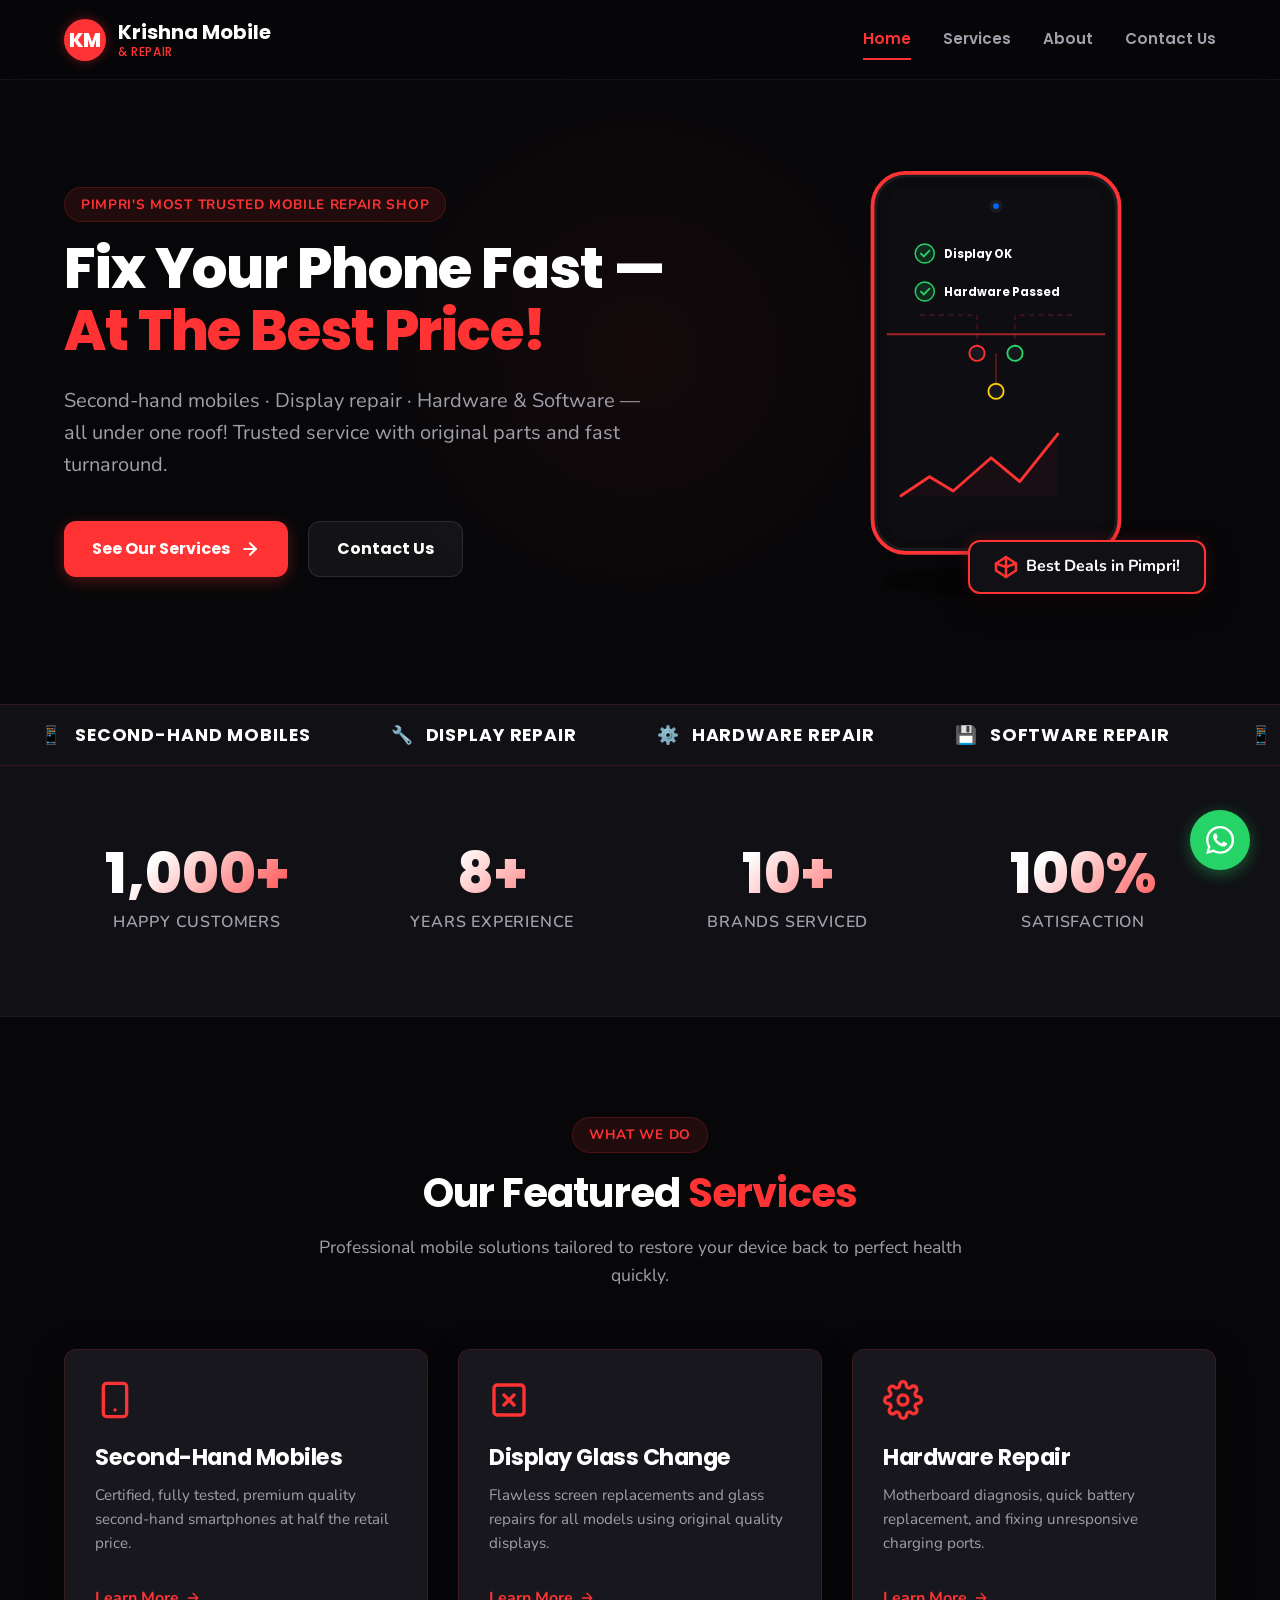
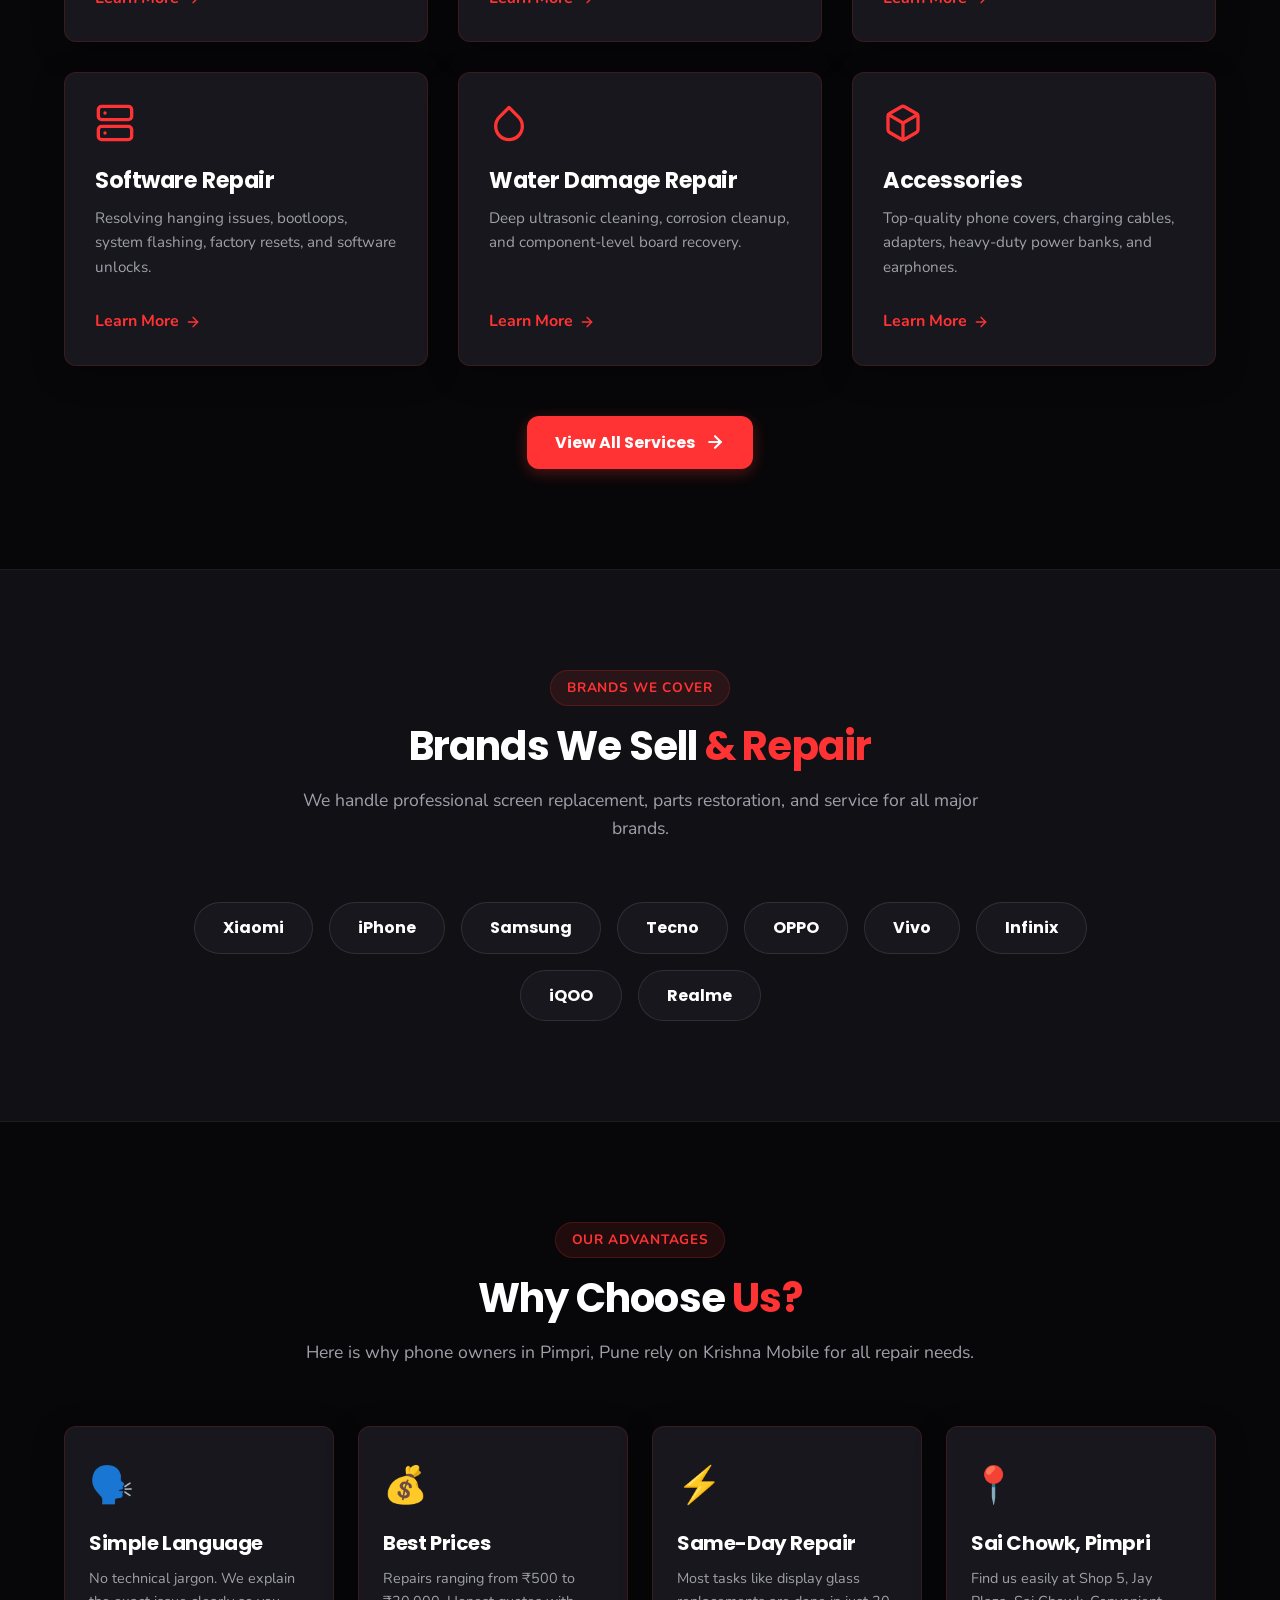
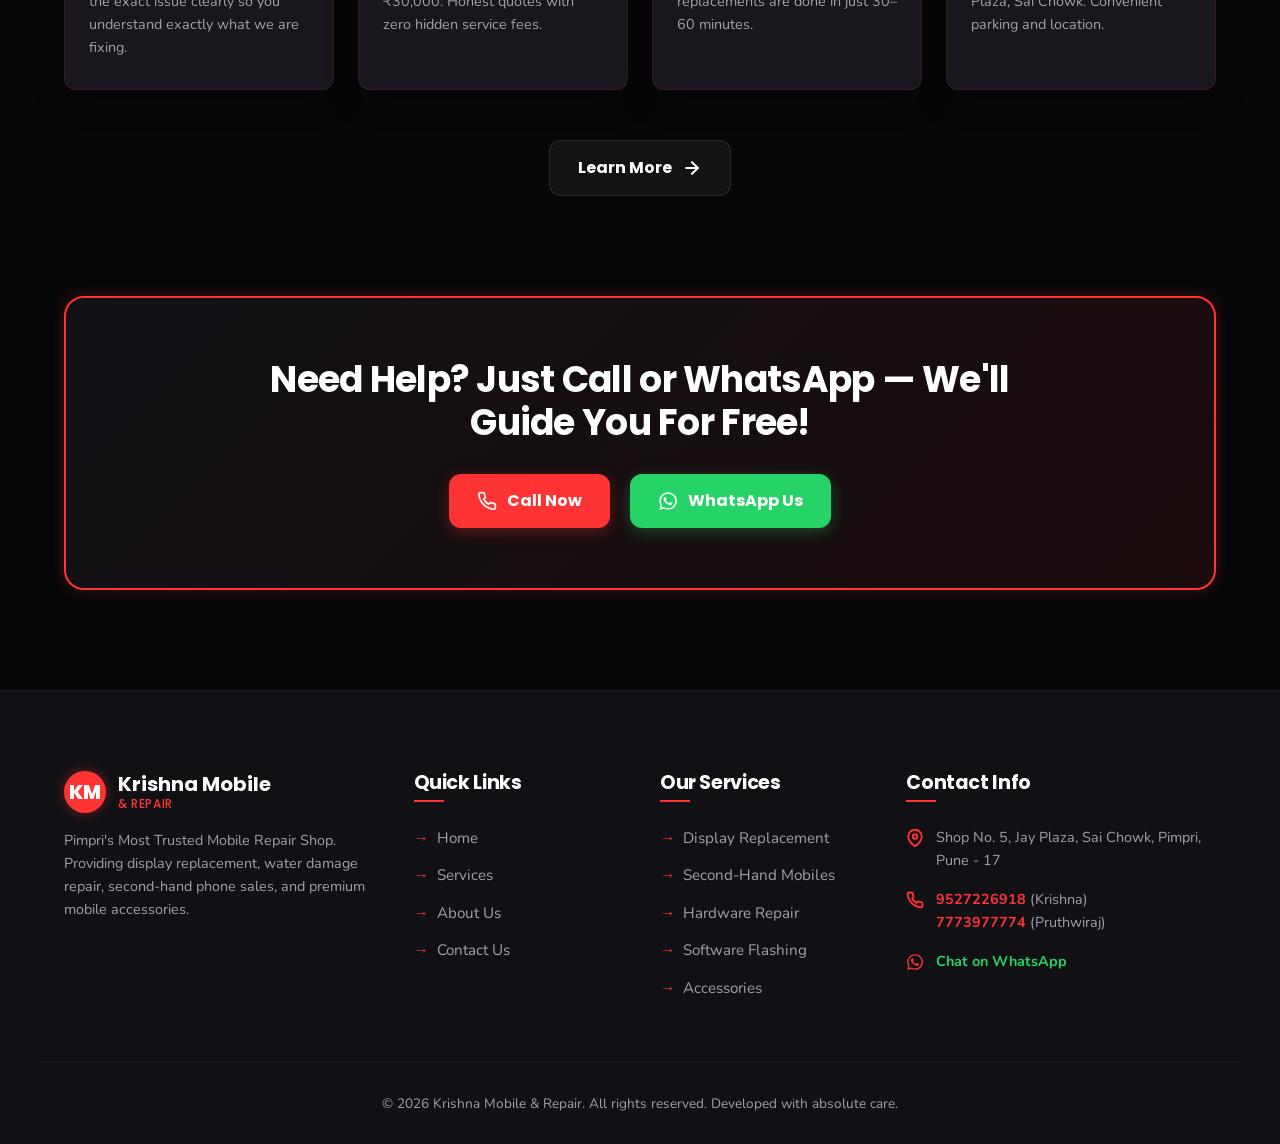
==== index.html @ 33203abe "feat:update" ====
<!DOCTYPE html>
<html lang="en">
<head>
  <meta charset="UTF-8">
  <meta name="viewport" content="width=device-width, initial-scale=1.0">
  <title>Krishna Mobile & Repair | Pimpri's Most Trusted Mobile Repair Shop</title>
  <meta name="description" content="Get your phone repaired fast at the best price! Krishna Mobile & Repair at Sai Chowk, Pimpri, Pune specializes in display/glass change, water damage, hardware & software repair. Quality second-hand mobiles available.">
  <link rel="stylesheet" href="style.css">
</head>
<body>

  <!-- ==========================================================================
       HEADER / NAVBAR
       ========================================================================== -->
  <header class="header">
    <div class="container navbar-container">
      <a href="index.html" class="logo" id="nav-logo">
        <div class="logo-circle">KM</div>
        <div class="logo-text">
          <span>Krishna Mobile</span>
          <span>& Repair</span>
        </div>
      </a>

      <!-- Navigation Links -->
      <nav class="nav-menu" id="nav-menu">
        <a href="index.html" class="nav-link active">Home</a>
        <a href="services.html" class="nav-link">Services</a>
        <a href="about.html" class="nav-link">About</a>
        <a href="contact.html" class="nav-link">Contact Us</a>
      </nav>

      <!-- Hamburger Menu (Mobile Toggle) -->
      <div class="hamburger" id="hamburger-toggle" aria-label="Toggle Navigation">
        <span></span>
        <span></span>
        <span></span>
      </div>
    </div>
  </header>

  <!-- ==========================================================================
       HERO SECTION
       ========================================================================== -->
  <section class="hero">
    <div class="container hero-grid">
      <div class="hero-content reveal-left">
        <span class="badge">Pimpri's Most Trusted Mobile Repair Shop</span>
        <h1 class="hero-title">Fix Your Phone Fast — <span>At The Best Price!</span></h1>
        <p class="hero-subtext">
          Second-hand mobiles · Display repair · Hardware & Software — all under one roof! Trusted service with original parts and fast turnaround.
        </p>
        <div class="hero-buttons">
          <a href="services.html" class="btn btn-primary">
            See Our Services 
            <svg width="20" height="20" viewBox="0 0 24 24" fill="none" stroke="currentColor" stroke-width="2.5" stroke-linecap="round" stroke-linejoin="round"><line x1="5" y1="12" x2="19" y2="12"></line><polyline points="12 5 19 12 12 19"></polyline></svg>
          </a>
          <a href="contact.html" class="btn btn-secondary">Contact Us</a>
        </div>
      </div>

      <div class="hero-illustration reveal-right">
        <div class="phone-svg-container">
          <!-- Premium Floating phone SVG illustration -->
          <svg viewBox="0 0 400 500" width="100%" height="100%" fill="none" xmlns="http://www.w3.org/2000/svg">
            <!-- Shadow underneath -->
            <ellipse cx="200" cy="460" rx="120" ry="15" fill="rgba(0, 0, 0, 0.4)" />
            
            <!-- Phone Case & Body -->
            <rect x="70" y="30" width="260" height="400" rx="35" fill="#1b1b22" stroke="#ff3333" stroke-width="4" />
            <rect x="75" y="35" width="250" height="390" rx="30" fill="#0c0c0e" />
            
            <!-- Screen Area -->
            <rect x="85" y="45" width="230" height="370" rx="22" fill="#0d0d12" />
            
            <!-- Camera Punch-Hole -->
            <circle cx="200" cy="65" r="7" fill="#1b1b22" />
            <circle cx="200" cy="65" r="3" fill="#0066ff" />
            
            <!-- Circuit Board Trace Overlay (High-tech diagnostic effect) -->
            <path d="M120 180h60v40" stroke="rgba(255, 51, 51, 0.2)" stroke-width="2" class="diag-line" />
            <path d="M280 180h-60v40" stroke="rgba(255, 51, 51, 0.2)" stroke-width="2" class="diag-line" />
            <path d="M200 220v40" stroke="rgba(255, 51, 51, 0.3)" stroke-width="2" />
            
            <!-- Scanning Grid / Diagnostic Wave -->
            <line x1="85" y1="200" x2="315" y2="200" stroke="#ff3333" stroke-width="2" opacity="0.6" />
            
            <!-- Diagnostic Nodes -->
            <circle cx="180" cy="220" r="8" fill="#17171d" stroke="#ff3333" stroke-width="2" class="diag-circle" />
            <circle cx="220" cy="220" r="8" fill="#17171d" stroke="#25d366" stroke-width="2" />
            <circle cx="200" cy="260" r="8" fill="#17171d" stroke="#ffcc00" stroke-width="2" />
            
            <!-- Sleek Graph Vector -->
            <path d="M100 370 l30-20 l25 15 l40-35 l30 25 l40-50" stroke="#ff3333" stroke-width="3" stroke-linecap="round" stroke-linejoin="round" />
            <path d="M100 370 l30-20 l25 15 l40-35 l30 25 l40-50 V370 H100 Z" fill="rgba(255, 51, 51, 0.05)" />
            
            <!-- Repair Checkmarks on Screen -->
            <g transform="translate(110, 100)">
              <circle cx="15" cy="15" r="10" fill="rgba(37, 211, 102, 0.15)" stroke="#25d366" stroke-width="1.5" />
              <path d="M11 15 l3 3 l6-6" stroke="#25d366" stroke-width="2" stroke-linecap="round" />
              <text x="35" y="20" fill="#ffffff" font-family="Poppins" font-size="12" font-weight="bold">Display OK</text>
            </g>
            
            <g transform="translate(110, 140)">
              <circle cx="15" cy="15" r="10" fill="rgba(37, 211, 102, 0.15)" stroke="#25d366" stroke-width="1.5" />
              <path d="M11 15 l3 3 l6-6" stroke="#25d366" stroke-width="2" stroke-linecap="round" />
              <text x="35" y="20" fill="#ffffff" font-family="Poppins" font-size="12" font-weight="bold">Hardware Passed</text>
            </g>
          </svg>
          
          <!-- Animated Floating Badge -->
          <div class="hero-badge-floating">
            <svg width="24" height="24" viewBox="0 0 24 24" fill="none" stroke="currentColor" stroke-width="2.5" stroke-linecap="round" stroke-linejoin="round"><polygon points="12 2 22 8.5 22 15.5 12 22 2 15.5 2 8.5 12 2"></polygon><polyline points="12 22 12 12"></polyline><polyline points="2 8.5 12 12 22 8.5"></polyline><polyline points="12 12 12 2"></polyline></svg>
            <span>Best Deals in Pimpri!</span>
          </div>
        </div>
      </div>
    </div>
  </section>

  <!-- ==========================================================================
       INFINITE SCROLLING TICKER
       ========================================================================== -->
  <div class="ticker-wrapper">
    <div class="ticker-content">
      <!-- Row 1 -->
      <div class="ticker-item"><span>📱</span> Second-Hand Mobiles</div>
      <div class="ticker-item"><span>🔧</span> Display Repair</div>
      <div class="ticker-item"><span>⚙️</span> Hardware Repair</div>
      <div class="ticker-item"><span>💾</span> Software Repair</div>
      <div class="ticker-item"><span>📱</span> All Brands Serviced</div>
      <div class="ticker-item"><span>📞</span> Call: <span class="highlight">9527226918</span></div>
      <!-- Duplicate row for seamless loop -->
      <div class="ticker-item"><span>📱</span> Second-Hand Mobiles</div>
      <div class="ticker-item"><span>🔧</span> Display Repair</div>
      <div class="ticker-item"><span>⚙️</span> Hardware Repair</div>
      <div class="ticker-item"><span>💾</span> Software Repair</div>
      <div class="ticker-item"><span>📱</span> All Brands Serviced</div>
      <div class="ticker-item"><span>📞</span> Call: <span class="highlight">9527226918</span></div>
    </div>
  </div>

  <!-- ==========================================================================
       STATS SECTION
       ========================================================================== -->
  <section class="stats">
    <div class="container stats-grid">
      <div class="stat-card">
        <div class="stat-number" data-target="1000" data-suffix="+">0</div>
        <div class="stat-label">Happy Customers</div>
      </div>
      <div class="stat-card">
        <div class="stat-number" data-target="8" data-suffix="+">0</div>
        <div class="stat-label">Years Experience</div>
      </div>
      <div class="stat-card">
        <div class="stat-number" data-target="10" data-suffix="+">0</div>
        <div class="stat-label">Brands Serviced</div>
      </div>
      <div class="stat-card">
        <div class="stat-number" data-target="100" data-suffix="%">0</div>
        <div class="stat-label">Satisfaction</div>
      </div>
    </div>
  </section>

  <!-- ==========================================================================
       SERVICES GRID
       ========================================================================== -->
  <section class="section">
    <div class="container">
      <div class="section-header reveal">
        <span class="badge">What We Do</span>
        <h2 class="section-title">Our Featured <span>Services</span></h2>
        <p class="section-subtitle">Professional mobile solutions tailored to restore your device back to perfect health quickly.</p>
      </div>

      <div class="services-grid">
        <!-- Service Card 1 -->
        <div class="service-card glass-panel reveal">
          <div class="service-card-top">
            <div class="service-icon">
              <svg width="40" height="40" viewBox="0 0 24 24" fill="none" stroke="currentColor" stroke-width="2" stroke-linecap="round" stroke-linejoin="round"><rect x="5" y="2" width="14" height="20" rx="2" ry="2"></rect><line x1="12" y1="18" x2="12.01" y2="18"></line></svg>
            </div>
            <h3 class="service-title">Second-Hand Mobiles</h3>
            <p class="service-text">Certified, fully tested, premium quality second-hand smartphones at half the retail price.</p>
          </div>
          <a href="services.html" class="btn-link">
            <span>Learn More</span>
            <svg width="16" height="16" viewBox="0 0 24 24" fill="none" stroke="currentColor" stroke-width="2" stroke-linecap="round" stroke-linejoin="round"><line x1="5" y1="12" x2="19" y2="12"></line><polyline points="12 5 19 12 12 19"></polyline></svg>
          </a>
        </div>

        <!-- Service Card 2 -->
        <div class="service-card glass-panel reveal">
          <div class="service-card-top">
            <div class="service-icon">
              <svg width="40" height="40" viewBox="0 0 24 24" fill="none" stroke="currentColor" stroke-width="2" stroke-linecap="round" stroke-linejoin="round"><rect x="3" y="3" width="18" height="18" rx="2" ry="2"></rect><line x1="9" y1="9" x2="15" y2="15"></line><line x1="15" y1="9" x2="9" y2="15"></line></svg>
            </div>
            <h3 class="service-title">Display Glass Change</h3>
            <p class="service-text">Flawless screen replacements and glass repairs for all models using original quality displays.</p>
          </div>
          <a href="services.html" class="btn-link">
            <span>Learn More</span>
            <svg width="16" height="16" viewBox="0 0 24 24" fill="none" stroke="currentColor" stroke-width="2" stroke-linecap="round" stroke-linejoin="round"><line x1="5" y1="12" x2="19" y2="12"></line><polyline points="12 5 19 12 12 19"></polyline></svg>
          </a>
        </div>

        <!-- Service Card 3 -->
        <div class="service-card glass-panel reveal">
          <div class="service-card-top">
            <div class="service-icon">
              <svg width="40" height="40" viewBox="0 0 24 24" fill="none" stroke="currentColor" stroke-width="2" stroke-linecap="round" stroke-linejoin="round"><circle cx="12" cy="12" r="3"></circle><path d="M19.4 15a1.65 1.65 0 0 0 .33 1.82l.06.06a2 2 0 1 1-2.83 2.83l-.06-.06a1.65 1.65 0 0 0-1.82-.33 1.65 1.65 0 0 0-1 1.51V21a2 2 0 0 1-4 0v-.09A1.65 1.65 0 0 0 9 19.4a1.65 1.65 0 0 0-1.82.33l-.06.06a2 2 0 1 1-2.83-2.83l.06-.06a1.65 1.65 0 0 0 .33-1.82 1.65 1.65 0 0 0-1.51-1H3a2 2 0 0 1 0-4h.09A1.65 1.65 0 0 0 4.6 9a1.65 1.65 0 0 0-.33-1.82l-.06-.06a2 2 0 1 1 2.83-2.83l.06.06a1.65 1.65 0 0 0 1.82.33H9a1.65 1.65 0 0 0 1-1.51V3a2 2 0 0 1 4 0v.09a1.65 1.65 0 0 0 1 1.51 1.65 1.65 0 0 0 1.82-.33l.06-.06a2 2 0 1 1 2.83 2.83l-.06.06a1.65 1.65 0 0 0-.33 1.82V9a1.65 1.65 0 0 0 1.51 1H21a2 2 0 0 1 0 4h-.09a1.65 1.65 0 0 0-1.51 1z"></path></svg>
            </div>
            <h3 class="service-title">Hardware Repair</h3>
            <p class="service-text">Motherboard diagnosis, quick battery replacement, and fixing unresponsive charging ports.</p>
          </div>
          <a href="services.html" class="btn-link">
            <span>Learn More</span>
            <svg width="16" height="16" viewBox="0 0 24 24" fill="none" stroke="currentColor" stroke-width="2" stroke-linecap="round" stroke-linejoin="round"><line x1="5" y1="12" x2="19" y2="12"></line><polyline points="12 5 19 12 12 19"></polyline></svg>
          </a>
        </div>

        <!-- Service Card 4 -->
        <div class="service-card glass-panel reveal">
          <div class="service-card-top">
            <div class="service-icon">
              <svg width="40" height="40" viewBox="0 0 24 24" fill="none" stroke="currentColor" stroke-width="2" stroke-linecap="round" stroke-linejoin="round"><rect x="2" y="2" width="20" height="8" rx="2" ry="2"></rect><rect x="2" y="14" width="20" height="8" rx="2" ry="2"></rect><line x1="6" y1="6" x2="6.01" y2="6"></line><line x1="6" y1="18" x2="6.01" y2="18"></line></svg>
            </div>
            <h3 class="service-title">Software Repair</h3>
            <p class="service-text">Resolving hanging issues, bootloops, system flashing, factory resets, and software unlocks.</p>
          </div>
          <a href="services.html" class="btn-link">
            <span>Learn More</span>
            <svg width="16" height="16" viewBox="0 0 24 24" fill="none" stroke="currentColor" stroke-width="2" stroke-linecap="round" stroke-linejoin="round"><line x1="5" y1="12" x2="19" y2="12"></line><polyline points="12 5 19 12 12 19"></polyline></svg>
          </a>
        </div>

        <!-- Service Card 5 -->
        <div class="service-card glass-panel reveal">
          <div class="service-card-top">
            <div class="service-icon">
              <svg width="40" height="40" viewBox="0 0 24 24" fill="none" stroke="currentColor" stroke-width="2" stroke-linecap="round" stroke-linejoin="round"><path d="M12 2.69l5.66 5.66a8 8 0 1 1-11.31 0z"></path></svg>
            </div>
            <h3 class="service-title">Water Damage Repair</h3>
            <p class="service-text">Deep ultrasonic cleaning, corrosion cleanup, and component-level board recovery.</p>
          </div>
          <a href="services.html" class="btn-link">
            <span>Learn More</span>
            <svg width="16" height="16" viewBox="0 0 24 24" fill="none" stroke="currentColor" stroke-width="2" stroke-linecap="round" stroke-linejoin="round"><line x1="5" y1="12" x2="19" y2="12"></line><polyline points="12 5 19 12 12 19"></polyline></svg>
          </a>
        </div>

        <!-- Service Card 6 -->
        <div class="service-card glass-panel reveal">
          <div class="service-card-top">
            <div class="service-icon">
              <svg width="40" height="40" viewBox="0 0 24 24" fill="none" stroke="currentColor" stroke-width="2" stroke-linecap="round" stroke-linejoin="round"><path d="M21 16V8a2 2 0 0 0-1-1.73l-7-4a2 2 0 0 0-2 0l-7 4A2 2 0 0 0 3 8v8a2 2 0 0 0 1 1.73l7 4a2 2 0 0 0 2 0l7-4A2 2 0 0 0 21 16z"></path><polyline points="3.27 6.96 12 12.01 20.73 6.96"></polyline><line x1="12" y1="22.08" x2="12" y2="12"></line></svg>
            </div>
            <h3 class="service-title">Accessories</h3>
            <p class="service-text">Top-quality phone covers, charging cables, adapters, heavy-duty power banks, and earphones.</p>
          </div>
          <a href="services.html" class="btn-link">
            <span>Learn More</span>
            <svg width="16" height="16" viewBox="0 0 24 24" fill="none" stroke="currentColor" stroke-width="2" stroke-linecap="round" stroke-linejoin="round"><line x1="5" y1="12" x2="19" y2="12"></line><polyline points="12 5 19 12 12 19"></polyline></svg>
          </a>
        </div>
      </div>

      <div class="services-cta reveal">
        <a href="services.html" class="btn btn-primary">
          View All Services 
          <svg width="20" height="20" viewBox="0 0 24 24" fill="none" stroke="currentColor" stroke-width="2.5" stroke-linecap="round" stroke-linejoin="round"><line x1="5" y1="12" x2="19" y2="12"></line><polyline points="12 5 19 12 12 19"></polyline></svg>
        </a>
      </div>
    </div>
  </section>

  <!-- ==========================================================================
       BRANDS SECTION
       ========================================================================== -->
  <section class="section brands">
    <div class="container">
      <div class="section-header reveal">
        <span class="badge">Brands We Cover</span>
        <h2 class="section-title">Brands We Sell <span>& Repair</span></h2>
        <p class="section-subtitle">We handle professional screen replacement, parts restoration, and service for all major brands.</p>
      </div>

      <div class="brands-container reveal">
        <div class="brand-pill xiaomi">Xiaomi</div>
        <div class="brand-pill iphone">iPhone</div>
        <div class="brand-pill samsung">Samsung</div>
        <div class="brand-pill tecno">Tecno</div>
        <div class="brand-pill oppo">OPPO</div>
        <div class="brand-pill vivo">Vivo</div>
        <div class="brand-pill infinix">Infinix</div>
        <div class="brand-pill iqoo">iQOO</div>
        <div class="brand-pill realme">Realme</div>
      </div>
    </div>
  </section>

  <!-- ==========================================================================
       WHY CHOOSE US SECTION
       ========================================================================== -->
  <section class="section">
    <div class="container">
      <div class="section-header reveal">
        <span class="badge">Our Advantages</span>
        <h2 class="section-title">Why Choose <span>Us?</span></h2>
        <p class="section-subtitle">Here is why phone owners in Pimpri, Pune rely on Krishna Mobile for all repair needs.</p>
      </div>

      <div class="why-grid">
        <!-- Why Card 1 -->
        <div class="why-card glass-panel reveal">
          <div class="why-icon">🗣️</div>
          <h3 class="why-title">Simple Language</h3>
          <p class="why-text">No technical jargon. We explain the exact issue clearly so you understand exactly what we are fixing.</p>
        </div>

        <!-- Why Card 2 -->
        <div class="why-card glass-panel reveal">
          <div class="why-icon">💰</div>
          <h3 class="why-title">Best Prices</h3>
          <p class="why-text">Repairs ranging from ₹500 to ₹30,000. Honest quotes with zero hidden service fees.</p>
        </div>

        <!-- Why Card 3 -->
        <div class="why-card glass-panel reveal">
          <div class="why-icon">⚡</div>
          <h3 class="why-title">Same-Day Repair</h3>
          <p class="why-text">Most tasks like display glass replacements are done in just 30–60 minutes.</p>
        </div>

        <!-- Why Card 4 -->
        <div class="why-card glass-panel reveal">
          <div class="why-icon">📍</div>
          <h3 class="why-title">Sai Chowk, Pimpri</h3>
          <p class="why-text">Find us easily at Shop 5, Jay Plaza, Sai Chowk. Convenient parking and location.</p>
        </div>
      </div>

      <div class="why-cta reveal">
        <a href="about.html" class="btn btn-secondary">
          Learn More 
          <svg width="20" height="20" viewBox="0 0 24 24" fill="none" stroke="currentColor" stroke-width="2.5" stroke-linecap="round" stroke-linejoin="round"><line x1="5" y1="12" x2="19" y2="12"></line><polyline points="12 5 19 12 12 19"></polyline></svg>
        </a>
      </div>
    </div>
  </section>

  <!-- ==========================================================================
       CTA BANNER
       ========================================================================== -->
  <section class="section" style="padding-top: 0;">
    <div class="container reveal">
      <div class="cta-banner">
        <div class="cta-banner-content">
          <h2 class="cta-title">Need Help? Just Call or WhatsApp — We'll Guide You For Free!</h2>
          <div class="cta-buttons">
            <a href="tel:9527226918" class="btn btn-primary">
              <svg width="20" height="20" viewBox="0 0 24 24" fill="none" stroke="currentColor" stroke-width="2" stroke-linecap="round" stroke-linejoin="round"><path d="M22 16.92v3a2 2 0 0 1-2.18 2 19.79 19.79 0 0 1-8.63-3.07 19.5 19.5 0 0 1-6-6 19.79 19.79 0 0 1-3.07-8.67A2 2 0 0 1 4.11 2h3a2 2 0 0 1 2 1.72 12.84 12.84 0 0 0 .7 2.81 2 2 0 0 1-.45 2.11L8.09 9.91a16 16 0 0 0 6 6l1.27-1.27a2 2 0 0 1 2.11-.45 12.84 12.84 0 0 0 2.81.7A2 2 0 0 1 22 16.92z"></path></svg>
              Call Now
            </a>
            <a href="https://wa.me/919527226918" target="_blank" rel="noopener noreferrer" class="btn btn-whatsapp">
              <!-- WhatsApp SVG -->
              <svg width="20" height="20" viewBox="0 0 448 512" fill="currentColor"><path d="M380.9 97.1C339 55.1 283.2 32 223.9 32c-122.4 0-222 99.6-222 222 0 39.1 10.2 77.3 29.6 111L3 480l117.7-30.9c32.4 17.7 68.9 27 106.3 27h.1c122.3 0 224.1-99.6 224.1-222 0-59.3-25.2-115-67.1-157zm-157 341.6c-33.2 0-65.7-8.9-94-25.7l-6.7-4-69.8 18.3L72 359.2l-4.4-7c-18.5-29.4-28.2-63.3-28.2-98.2 0-101.7 82.8-184.5 184.6-184.5 49.3 0 95.6 19.2 130.4 54.1 34.8 34.9 56.2 81.2 56.1 130.5 0 101.8-84.9 184.6-186.6 184.6zm101.2-138.2c-5.5-2.8-32.8-16.2-37.9-18-5.1-1.9-8.8-2.8-12.5 2.8-3.7 5.6-14.3 18-17.6 21.8-3.2 3.7-6.5 4.2-12 1.4-32.6-16.3-54-29.1-75.5-66-5.7-9.8 5.7-9.1 16.3-30.3 1.8-3.7.9-6.9-.5-9.7-1.4-2.8-12.5-30.1-17.1-41.2-4.5-10.8-9.1-9.3-12.5-9.5-3.2-.2-6.9-.2-10.6-.2-3.7 0-9.7 1.4-14.8 6.9-5.1 5.6-19.4 19-19.4 46.3 0 27.3 19.9 53.7 22.6 57.4 2.8 3.7 39.1 59.7 94.8 83.8 35.2 15.2 49 16.5 66.6 13.9 10.7-1.6 32.8-13.4 37.4-26.4 4.6-13 4.6-24.1 3.2-26.4-1.3-2.5-5-3.9-10.5-6.6z"/></svg>
              WhatsApp Us
            </a>
          </div>
        </div>
      </div>
    </div>
  </section>

  <!-- ==========================================================================
       FOOTER
       ========================================================================== -->
  <footer class="footer">
    <div class="container footer-grid">
      <!-- Col 1: About & Info -->
      <div class="footer-col">
        <div class="logo">
          <div class="logo-circle">KM</div>
          <div class="logo-text">
            <span>Krishna Mobile</span>
            <span>& Repair</span>
          </div>
        </div>
        <p class="footer-desc">
          Pimpri's Most Trusted Mobile Repair Shop. Providing display replacement, water damage repair, second-hand phone sales, and premium mobile accessories.
        </p>
      </div>

      <!-- Col 2: Quick Links -->
      <div class="footer-col">
        <h4 class="footer-col-title">Quick Links</h4>
        <ul class="footer-links-list">
          <li><a href="index.html">Home</a></li>
          <li><a href="services.html">Services</a></li>
          <li><a href="about.html">About Us</a></li>
          <li><a href="contact.html">Contact Us</a></li>
        </ul>
      </div>

      <!-- Col 3: Services -->
      <div class="footer-col">
        <h4 class="footer-col-title">Our Services</h4>
        <ul class="footer-links-list">
          <li><a href="services.html">Display Replacement</a></li>
          <li><a href="services.html">Second-Hand Mobiles</a></li>
          <li><a href="services.html">Hardware Repair</a></li>
          <li><a href="services.html">Software Flashing</a></li>
          <li><a href="services.html">Accessories</a></li>
        </ul>
      </div>

      <!-- Col 4: Contact Details -->
      <div class="footer-col">
        <h4 class="footer-col-title">Contact Info</h4>
        <div class="footer-contact-info">
          <div class="footer-contact-item">
            <svg width="18" height="18" viewBox="0 0 24 24" fill="none" stroke="currentColor" stroke-width="2.5" stroke-linecap="round" stroke-linejoin="round"><path d="M21 10c0 7-9 13-9 13s-9-6-9-13a9 9 0 0 1 18 0z"></path><circle cx="12" cy="10" r="3"></circle></svg>
            <span>Shop No. 5, Jay Plaza, Sai Chowk, Pimpri, Pune - 17</span>
          </div>
          <div class="footer-contact-item">
            <svg width="18" height="18" viewBox="0 0 24 24" fill="none" stroke="currentColor" stroke-width="2.5" stroke-linecap="round" stroke-linejoin="round"><path d="M22 16.92v3a2 2 0 0 1-2.18 2 19.79 19.79 0 0 1-8.63-3.07 19.5 19.5 0 0 1-6-6 19.79 19.79 0 0 1-3.07-8.67A2 2 0 0 1 4.11 2h3a2 2 0 0 1 2 1.72 12.84 12.84 0 0 0 .7 2.81 2 2 0 0 1-.45 2.11L8.09 9.91a16 16 0 0 0 6 6l1.27-1.27a2 2 0 0 1 2.11-.45 12.84 12.84 0 0 0 2.81.7A2 2 0 0 1 22 16.92z"></path></svg>
            <div>
              <a href="tel:9527226918" class="phone-link">9527226918</a> (Krishna)<br>
              <a href="tel:7773977774" class="phone-link">7773977774</a> (Pruthwiraj)
            </div>
          </div>
          <div class="footer-contact-item">
            <!-- WhatsApp mini icon -->
            <svg width="18" height="18" viewBox="0 0 448 512" fill="currentColor"><path d="M380.9 97.1C339 55.1 283.2 32 223.9 32c-122.4 0-222 99.6-222 222 0 39.1 10.2 77.3 29.6 111L3 480l117.7-30.9c32.4 17.7 68.9 27 106.3 27h.1c122.3 0 224.1-99.6 224.1-222 0-59.3-25.2-115-67.1-157zm-157 341.6c-33.2 0-65.7-8.9-94-25.7l-6.7-4-69.8 18.3L72 359.2l-4.4-7c-18.5-29.4-28.2-63.3-28.2-98.2 0-101.7 82.8-184.5 184.6-184.5 49.3 0 95.6 19.2 130.4 54.1 34.8 34.9 56.2 81.2 56.1 130.5 0 101.8-84.9 184.6-186.6 184.6zm101.2-138.2c-5.5-2.8-32.8-16.2-37.9-18-5.1-1.9-8.8-2.8-12.5 2.8-3.7 5.6-14.3 18-17.6 21.8-3.2 3.7-6.5 4.2-12 1.4-32.6-16.3-54-29.1-75.5-66-5.7-9.8 5.7-9.1 16.3-30.3 1.8-3.7.9-6.9-.5-9.7-1.4-2.8-12.5-30.1-17.1-41.2-4.5-10.8-9.1-9.3-12.5-9.5-3.2-.2-6.9-.2-10.6-.2-3.7 0-9.7 1.4-14.8 6.9-5.1 5.6-19.4 19-19.4 46.3 0 27.3 19.9 53.7 22.6 57.4 2.8 3.7 39.1 59.7 94.8 83.8 35.2 15.2 49 16.5 66.6 13.9 10.7-1.6 32.8-13.4 37.4-26.4 4.6-13 4.6-24.1 3.2-26.4-1.3-2.5-5-3.9-10.5-6.6z"/></svg>
            <a href="https://wa.me/919527226918" target="_blank" rel="noopener noreferrer" style="color: var(--success-green); font-weight: 700;">Chat on WhatsApp</a>
          </div>
        </div>
      </div>
    </div>
    
    <div class="container footer-bottom">
      <p class="footer-copyright">&copy; 2026 Krishna Mobile & Repair. All rights reserved. Developed with absolute care.</p>
    </div>
  </footer>

  <!-- ==========================================================================
       FLOATING WHATSAPP BUTTON (ALL PAGES)
       ========================================================================== -->
  <a href="https://wa.me/919527226918" class="floating-whatsapp" target="_blank" rel="noopener noreferrer" aria-label="Chat on WhatsApp">
    <svg viewBox="0 0 448 512"><path d="M380.9 97.1C339 55.1 283.2 32 223.9 32c-122.4 0-222 99.6-222 222 0 39.1 10.2 77.3 29.6 111L3 480l117.7-30.9c32.4 17.7 68.9 27 106.3 27h.1c122.3 0 224.1-99.6 224.1-222 0-59.3-25.2-115-67.1-157zm-157 341.6c-33.2 0-65.7-8.9-94-25.7l-6.7-4-69.8 18.3L72 359.2l-4.4-7c-18.5-29.4-28.2-63.3-28.2-98.2 0-101.7 82.8-184.5 184.6-184.5 49.3 0 95.6 19.2 130.4 54.1 34.8 34.9 56.2 81.2 56.1 130.5 0 101.8-84.9 184.6-186.6 184.6zm101.2-138.2c-5.5-2.8-32.8-16.2-37.9-18-5.1-1.9-8.8-2.8-12.5 2.8-3.7 5.6-14.3 18-17.6 21.8-3.2 3.7-6.5 4.2-12 1.4-32.6-16.3-54-29.1-75.5-66-5.7-9.8 5.7-9.1 16.3-30.3 1.8-3.7.9-6.9-.5-9.7-1.4-2.8-12.5-30.1-17.1-41.2-4.5-10.8-9.1-9.3-12.5-9.5-3.2-.2-6.9-.2-10.6-.2-3.7 0-9.7 1.4-14.8 6.9-5.1 5.6-19.4 19-19.4 46.3 0 27.3 19.9 53.7 22.6 57.4 2.8 3.7 39.1 59.7 94.8 83.8 35.2 15.2 49 16.5 66.6 13.9 10.7-1.6 32.8-13.4 37.4-26.4 4.6-13 4.6-24.1 3.2-26.4-1.3-2.5-5-3.9-10.5-6.6z"/></svg>
  </a>

  <!-- Script Import -->
  <script src="script.js"></script>
</body>
</html>
---- style.css ----
/* ==========================================================================
   KRISHNA MOBILE & REPAIR - STYLESHEET
   Description: Premium Dark Mode with Bold Red Accents
   Typography: Poppins (Headings) + Nunito (Body)
   ========================================================================== */

/* Google Fonts Import */
@import url('https://fonts.googleapis.com/css2?family=Nunito:ital,wght@0,300;0,400;0,600;0,700;1,400&family=Poppins:ital,wght@0,400;0,500;0,600;0,700;0,800;1,400&display=swap');

/* CSS Variables */
:root {
  /* Color Palette */
  --bg-dark: #070709;
  --bg-surface: #111115;
  --bg-card: #17171d;
  --bg-card-hover: #1f1f27;
  
  --primary-red: #ff3333;
  --primary-red-rgb: 255, 51, 51;
  --accent-red: #e50914;
  
  --text-light: #ffffff;
  --text-muted: #a0a0ab;
  --text-dark: #121214;
  
  --success-green: #25d366;
  
  /* Fonts */
  --font-headings: 'Poppins', sans-serif;
  --font-body: 'Nunito', sans-serif;
  
  /* Border & Shadows */
  --border-radius-sm: 6px;
  --border-radius-md: 12px;
  --border-radius-lg: 20px;
  --border-radius-circle: 50%;
  
  --border-glow: 0 0 15px rgba(var(--primary-red-rgb), 0.2);
  --border-color: rgba(var(--primary-red-rgb), 0.15);
  
  --transition-fast: 0.2s ease;
  --transition-normal: 0.3s ease;
  --transition-slow: 0.5s ease;
  
  /* Layout */
  --container-width: 1200px;
  --header-height: 80px;
}

/* Reset Styles */
*, *::before, *::after {
  margin: 0;
  padding: 0;
  box-sizing: border-box;
}

html {
  scroll-behavior: smooth;
  font-size: 16px;
}

body {
  font-family: var(--font-body);
  background-color: var(--bg-dark);
  color: var(--text-light);
  line-height: 1.6;
  overflow-x: hidden;
}

h1, h2, h3, h4, h5, h6 {
  font-family: var(--font-headings);
  font-weight: 700;
  letter-spacing: -0.02em;
  line-height: 1.2;
}

a {
  color: inherit;
  text-decoration: none;
  transition: var(--transition-fast);
}

ul {
  list-style: none;
}

img {
  max-width: 100%;
  height: auto;
  display: block;
}

button, input, select, textarea {
  font-family: inherit;
  font-size: inherit;
  background: none;
  border: none;
  color: inherit;
  outline: none;
}

/* Scrollbar Customization */
::-webkit-scrollbar {
  width: 10px;
}

::-webkit-scrollbar-track {
  background: var(--bg-dark);
}

::-webkit-scrollbar-thumb {
  background: var(--bg-card);
  border-radius: var(--border-radius-sm);
  border: 2px solid var(--bg-dark);
}

::-webkit-scrollbar-thumb:hover {
  background: var(--primary-red);
}

/* ==========================================================================
   REUSABLE COMPONENTS & UTILITIES
   ========================================================================== */

.container {
  width: 100%;
  max-width: var(--container-width);
  margin: 0 auto;
  padding: 0 24px;
}

.section {
  padding: 100px 0;
}

.section-header {
  text-align: center;
  max-width: 700px;
  margin: 0 auto 60px auto;
}

.badge {
  display: inline-block;
  background: rgba(var(--primary-red-rgb), 0.1);
  color: var(--primary-red);
  padding: 6px 16px;
  border-radius: 30px;
  font-size: 0.85rem;
  font-weight: 700;
  text-transform: uppercase;
  letter-spacing: 0.05em;
  margin-bottom: 16px;
  border: 1px solid rgba(var(--primary-red-rgb), 0.2);
}

.section-title {
  font-size: 2.5rem;
  margin-bottom: 16px;
}

.section-title span {
  color: var(--primary-red);
}

.section-subtitle {
  color: var(--text-muted);
  font-size: 1.1rem;
}

/* Buttons */
.btn {
  display: inline-flex;
  align-items: center;
  justify-content: center;
  padding: 14px 28px;
  border-radius: var(--border-radius-md);
  font-weight: 700;
  font-family: var(--font-headings);
  cursor: pointer;
  transition: var(--transition-normal);
  gap: 10px;
}

.btn-primary {
  background-color: var(--primary-red);
  color: var(--text-light);
  box-shadow: 0 4px 15px rgba(var(--primary-red-rgb), 0.3);
}

.btn-primary:hover {
  background-color: var(--accent-red);
  transform: translateY(-2px);
  box-shadow: 0 6px 20px rgba(var(--primary-red-rgb), 0.5);
}

.btn-secondary {
  background-color: rgba(255, 255, 255, 0.05);
  color: var(--text-light);
  border: 1px solid rgba(255, 255, 255, 0.1);
}

.btn-secondary:hover {
  background-color: rgba(255, 255, 255, 0.1);
  border-color: rgba(255, 255, 255, 0.2);
  transform: translateY(-2px);
}

.btn-whatsapp {
  background-color: var(--success-green);
  color: var(--text-light);
  box-shadow: 0 4px 15px rgba(37, 211, 102, 0.3);
}

.btn-whatsapp:hover {
  background-color: #20ba59;
  transform: translateY(-2px);
  box-shadow: 0 6px 20px rgba(37, 211, 102, 0.5);
}

.btn-link {
  color: var(--primary-red);
  font-weight: 700;
  display: inline-flex;
  align-items: center;
  gap: 6px;
}

.btn-link:hover {
  color: var(--text-light);
}

.btn-link:hover svg, .btn-link:hover span {
  transform: translateX(4px);
  transition: var(--transition-fast);
}

/* Glassmorphism Panel */
.glass-panel {
  background: var(--bg-card);
  border: 1px solid var(--border-color);
  box-shadow: 0 8px 32px rgba(0, 0, 0, 0.3);
  border-radius: var(--border-radius-md);
  padding: 30px;
  position: relative;
  overflow: hidden;
}

.glass-panel::before {
  content: '';
  position: absolute;
  top: 0;
  left: 0;
  width: 100%;
  height: 4px;
  background: linear-gradient(90deg, transparent, var(--primary-red), transparent);
  opacity: 0;
  transition: var(--transition-normal);
}

.glass-panel:hover::before {
  opacity: 1;
}

/* ==========================================================================
   NAVIGATION BAR
   ========================================================================== */

.header {
  position: fixed;
  top: 0;
  left: 0;
  width: 100%;
  height: var(--header-height);
  background-color: rgba(7, 7, 9, 0.85);
  backdrop-filter: blur(12px);
  -webkit-backdrop-filter: blur(12px);
  border-bottom: 1px solid rgba(255, 255, 255, 0.05);
  z-index: 1000;
  display: flex;
  align-items: center;
  transition: var(--transition-normal);
}

.header.scrolled {
  height: 70px;
  background-color: rgba(7, 7, 9, 0.95);
  border-bottom: 1px solid rgba(var(--primary-red-rgb), 0.15);
}

.navbar-container {
  display: flex;
  justify-content: space-between;
  align-items: center;
  width: 100%;
}

.logo {
  display: flex;
  align-items: center;
  gap: 12px;
}

.logo-circle {
  width: 42px;
  height: 42px;
  background-color: var(--primary-red);
  border-radius: var(--border-radius-circle);
  display: flex;
  align-items: center;
  justify-content: center;
  color: var(--text-light);
  font-weight: 800;
  font-family: var(--font-headings);
  font-size: 1.25rem;
  box-shadow: 0 0 12px rgba(var(--primary-red-rgb), 0.4);
}

.logo-text {
  font-family: var(--font-headings);
  font-weight: 700;
  font-size: 1.25rem;
  line-height: 1.1;
  display: flex;
  flex-direction: column;
}

.logo-text span:first-child {
  color: var(--text-light);
}

.logo-text span:last-child {
  color: var(--primary-red);
  font-size: 0.75rem;
  font-weight: 500;
  letter-spacing: 0.05em;
  text-transform: uppercase;
  margin-top: 2px;
}

.nav-menu {
  display: flex;
  align-items: center;
  gap: 32px;
}

.nav-link {
  font-family: var(--font-headings);
  font-weight: 600;
  font-size: 0.95rem;
  color: var(--text-muted);
  position: relative;
  padding: 8px 0;
}

.nav-link:hover, .nav-link.active {
  color: var(--primary-red);
}

.nav-link::after {
  content: '';
  position: absolute;
  bottom: 0;
  left: 0;
  width: 0;
  height: 2px;
  background-color: var(--primary-red);
  transition: var(--transition-normal);
}

.nav-link:hover::after, .nav-link.active::after {
  width: 100%;
}

/* Hamburger Menu Toggle */
.hamburger {
  display: none;
  cursor: pointer;
  flex-direction: column;
  justify-content: space-between;
  width: 24px;
  height: 18px;
  z-index: 1010;
}

.hamburger span {
  display: block;
  height: 2px;
  width: 100%;
  background-color: var(--text-light);
  border-radius: 2px;
  transition: var(--transition-normal);
}

/* Hamburger animations when open */
.hamburger.open span:nth-child(1) {
  transform: translateY(8px) rotate(45deg);
}

.hamburger.open span:nth-child(2) {
  opacity: 0;
}

.hamburger.open span:nth-child(3) {
  transform: translateY(-8px) rotate(-45deg);
}

/* Mobile Menu Navigation Styles */
@media (max-width: 900px) {
  .hamburger {
    display: flex;
  }
  
  .nav-menu {
    position: fixed;
    top: 0;
    right: -100%;
    width: 300px;
    height: 100vh;
    background-color: var(--bg-surface);
    border-left: 1px solid var(--border-color);
    flex-direction: column;
    justify-content: center;
    align-items: flex-start;
    padding: 60px 40px;
    gap: 40px;
    transition: right var(--transition-normal);
    z-index: 1005;
  }
  
  .nav-menu.open {
    right: 0;
    box-shadow: -10px 0 30px rgba(0, 0, 0, 0.5);
  }
  
  .nav-link {
    font-size: 1.2rem;
  }
}

/* ==========================================================================
   FLOATING WHATSAPP BUTTON
   ========================================================================== */

.floating-whatsapp {
  position: fixed;
  bottom: 30px;
  right: 30px;
  width: 60px;
  height: 60px;
  background-color: var(--success-green);
  border-radius: var(--border-radius-circle);
  display: flex;
  align-items: center;
  justify-content: center;
  color: var(--text-light);
  box-shadow: 0 4px 15px rgba(37, 211, 102, 0.4);
  z-index: 999;
  cursor: pointer;
  transition: var(--transition-normal);
  animation: pulse 2s infinite;
}

.floating-whatsapp svg {
  width: 32px;
  height: 32px;
  fill: currentColor;
}

.floating-whatsapp:hover {
  transform: scale(1.1);
  background-color: #20ba59;
}

@keyframes pulse {
  0% {
    box-shadow: 0 0 0 0 rgba(37, 211, 102, 0.6);
  }
  70% {
    box-shadow: 0 0 0 15px rgba(37, 211, 102, 0);
  }
  100% {
    box-shadow: 0 0 0 0 rgba(37, 211, 102, 0);
  }
}

/* ==========================================================================
   PAGE 1: INDEX.HTML STYLING
   ========================================================================== */

/* Hero Section */
.hero {
  padding-top: calc(var(--header-height) + 60px);
  padding-bottom: 80px;
  position: relative;
  overflow: hidden;
}

.hero::after {
  content: '';
  position: absolute;
  top: 50%;
  left: 50%;
  transform: translate(-50%, -50%);
  width: 600px;
  height: 600px;
  background: radial-gradient(circle, rgba(var(--primary-red-rgb), 0.05) 0%, transparent 70%);
  z-index: -1;
  pointer-events: none;
}

.hero-grid {
  display: grid;
  grid-template-columns: 1.2fr 0.8fr;
  gap: 50px;
  align-items: center;
}

.hero-content {
  z-index: 2;
}

.hero-title {
  font-size: 3.5rem;
  line-height: 1.1;
  margin-bottom: 24px;
  font-weight: 800;
}

.hero-title span {
  color: var(--primary-red);
}

.hero-subtext {
  font-size: 1.25rem;
  color: var(--text-muted);
  margin-bottom: 40px;
  max-width: 600px;
}

.hero-buttons {
  display: flex;
  gap: 20px;
  flex-wrap: wrap;
}

.hero-illustration {
  display: flex;
  justify-content: center;
  position: relative;
  z-index: 1;
}

.phone-svg-container {
  width: 100%;
  max-width: 380px;
  position: relative;
}

.hero-badge-floating {
  position: absolute;
  bottom: 30px;
  right: -20px;
  background: var(--bg-surface);
  border: 2px solid var(--primary-red);
  padding: 12px 24px;
  border-radius: var(--border-radius-md);
  font-weight: 700;
  box-shadow: 0 10px 25px rgba(0, 0, 0, 0.5), var(--border-glow);
  animation: float 4s ease-in-out infinite;
  display: flex;
  align-items: center;
  gap: 8px;
  z-index: 5;
}

.hero-badge-floating svg {
  color: var(--primary-red);
}

@keyframes float {
  0% { transform: translateY(0px); }
  50% { transform: translateY(-10px); }
  100% { transform: translateY(0px); }
}

/* Phone SVG Diagnostics illustration styles */
.diag-line {
  stroke-dasharray: 5;
  animation: dash 2s linear infinite;
}

.diag-circle {
  animation: pulseCircle 2s ease-in-out infinite alternate;
}

@keyframes dash {
  to {
    stroke-dashoffset: -20;
  }
}

@keyframes pulseCircle {
  0% {
    r: 6px;
    opacity: 0.6;
  }
  100% {
    r: 12px;
    opacity: 1;
  }
}

/* Infinite scrolling ticker */
.ticker-wrapper {
  background-color: var(--bg-surface);
  border-top: 1px solid var(--border-color);
  border-bottom: 1px solid var(--border-color);
  padding: 16px 0;
  overflow: hidden;
  position: relative;
  width: 100%;
}

.ticker-content {
  display: inline-flex;
  white-space: nowrap;
  animation: ticker 25s linear infinite;
}

.ticker-item {
  display: flex;
  align-items: center;
  font-family: var(--font-headings);
  font-weight: 700;
  font-size: 1.1rem;
  color: var(--text-light);
  padding: 0 40px;
  letter-spacing: 0.05em;
  text-transform: uppercase;
}

.ticker-item span {
  margin-right: 12px;
}

.ticker-item span.highlight {
  color: var(--primary-red);
}

@keyframes ticker {
  0% { transform: translate3d(0, 0, 0); }
  100% { transform: translate3d(-50%, 0, 0); }
}

/* Stats Section */
.stats {
  background-color: var(--bg-surface);
  padding: 60px 0;
  border-bottom: 1px solid rgba(255, 255, 255, 0.05);
}

.stats-grid {
  display: grid;
  grid-template-columns: repeat(4, 1fr);
  gap: 30px;
}

.stat-card {
  text-align: center;
  padding: 20px;
}

.stat-number {
  font-size: 3.5rem;
  font-weight: 800;
  color: var(--primary-red);
  line-height: 1;
  margin-bottom: 8px;
  font-family: var(--font-headings);
  background: linear-gradient(135deg, var(--text-light) 30%, var(--primary-red) 100%);
  -webkit-background-clip: text;
  -webkit-text-fill-color: transparent;
}

.stat-label {
  color: var(--text-muted);
  font-size: 1rem;
  font-weight: 600;
  text-transform: uppercase;
  letter-spacing: 0.05em;
}

/* Services Grid (6 Cards) */
.services-grid {
  display: grid;
  grid-template-columns: repeat(3, 1fr);
  gap: 30px;
}

.service-card {
  height: 100%;
  display: flex;
  flex-direction: column;
  justify-content: space-between;
  transition: transform var(--transition-normal), border-color var(--transition-normal), box-shadow var(--transition-normal);
}

.service-card:hover {
  transform: translateY(-8px);
  border-color: rgba(var(--primary-red-rgb), 0.5);
  box-shadow: var(--border-glow);
}

.service-card-top {
  margin-bottom: 30px;
}

.service-icon {
  font-size: 3rem;
  color: var(--primary-red);
  margin-bottom: 24px;
  display: flex;
  align-items: center;
}

.service-title {
  font-size: 1.4rem;
  margin-bottom: 12px;
}

.service-text {
  color: var(--text-muted);
  font-size: 0.95rem;
}

.services-cta {
  text-align: center;
  margin-top: 50px;
}

/* Brands Section */
.brands {
  background-color: var(--bg-surface);
  border-top: 1px solid rgba(255, 255, 255, 0.05);
  border-bottom: 1px solid rgba(255, 255, 255, 0.05);
}

.brands-container {
  display: flex;
  flex-wrap: wrap;
  justify-content: center;
  gap: 16px;
  max-width: 900px;
  margin: 0 auto;
}

.brand-pill {
  padding: 12px 28px;
  border-radius: 50px;
  font-family: var(--font-headings);
  font-weight: 700;
  font-size: 1rem;
  border: 1px solid rgba(255, 255, 255, 0.1);
  background-color: var(--bg-card);
  transition: all var(--transition-normal);
  display: flex;
  align-items: center;
  gap: 10px;
}

/* Brand Custom Pill Colors on Hover */
.brand-pill.xiaomi:hover { background-color: #ff6700; color: #fff; border-color: #ff6700; }
.brand-pill.iphone:hover { background-color: #ffffff; color: #000; border-color: #ffffff; }
.brand-pill.samsung:hover { background-color: #1428a0; color: #fff; border-color: #1428a0; }
.brand-pill.tecno:hover { background-color: #00829a; color: #fff; border-color: #00829a; }
.brand-pill.oppo:hover { background-color: #008a4b; color: #fff; border-color: #008a4b; }
.brand-pill.vivo:hover { background-color: #415fff; color: #fff; border-color: #415fff; }
.brand-pill.infinix:hover { background-color: #ff003c; color: #fff; border-color: #ff003c; }
.brand-pill.iqoo:hover { background-color: #333333; color: #ffcc00; border-color: #333333; }
.brand-pill.realme:hover { background-color: #ffc200; color: #000; border-color: #ffc200; }

/* Why Choose Us Section */
.why-grid {
  display: grid;
  grid-template-columns: repeat(4, 1fr);
  gap: 24px;
  margin-bottom: 50px;
}

.why-card {
  padding: 30px 24px;
}

.why-icon {
  font-size: 2.25rem;
  margin-bottom: 16px;
}

.why-title {
  font-size: 1.25rem;
  margin-bottom: 12px;
}

.why-text {
  color: var(--text-muted);
  font-size: 0.9rem;
}

.why-cta {
  text-align: center;
}

/* CTA Banner (High Contrast Card) */
.cta-banner {
  background: linear-gradient(135deg, var(--bg-surface) 0%, rgba(var(--primary-red-rgb), 0.08) 100%);
  border: 2px solid var(--primary-red);
  box-shadow: var(--border-glow);
  padding: 60px 40px;
  border-radius: var(--border-radius-lg);
  text-align: center;
  position: relative;
  overflow: hidden;
}

.cta-banner-content {
  position: relative;
  z-index: 2;
  max-width: 800px;
  margin: 0 auto;
}

.cta-title {
  font-size: 2.25rem;
  margin-bottom: 30px;
}

.cta-buttons {
  display: flex;
  justify-content: center;
  gap: 20px;
  flex-wrap: wrap;
}

/* ==========================================================================
   PAGE 2: SERVICES.HTML STYLING
   ========================================================================== */

/* Sub-page Header Banner */
.page-header {
  padding: calc(var(--header-height) + 60px) 0 60px 0;
  text-align: center;
  background: linear-gradient(180deg, var(--bg-surface) 0%, var(--bg-dark) 100%);
  border-bottom: 1px solid rgba(255, 255, 255, 0.05);
}

/* Detailed Services Cards (01-06) */
.detailed-services {
  display: flex;
  flex-direction: column;
  gap: 40px;
}

.detailed-card {
  display: grid;
  grid-template-columns: 1fr 2fr;
  gap: 40px;
  align-items: center;
}

.detailed-card-left {
  display: flex;
  flex-direction: column;
  align-items: flex-start;
}

.detailed-num {
  font-family: var(--font-headings);
  font-size: 4.5rem;
  font-weight: 800;
  line-height: 1;
  color: rgba(var(--primary-red-rgb), 0.15);
  margin-bottom: 12px;
  transition: var(--transition-normal);
}

.detailed-card:hover .detailed-num {
  color: var(--primary-red);
}

.detailed-card-right h3 {
  font-size: 1.8rem;
  margin-bottom: 16px;
  display: flex;
  align-items: center;
  gap: 12px;
}

.service-bullet-list {
  display: grid;
  grid-template-columns: 1fr 1fr;
  gap: 12px;
  margin-bottom: 24px;
}

.service-bullet-list li {
  display: flex;
  align-items: center;
  gap: 10px;
  color: var(--text-muted);
}

.service-bullet-list li svg {
  color: var(--primary-red);
  flex-shrink: 0;
}

.service-tag {
  display: inline-block;
  font-size: 0.8rem;
  font-weight: 700;
  text-transform: uppercase;
  letter-spacing: 0.05em;
  color: var(--primary-red);
  background: rgba(var(--primary-red-rgb), 0.1);
  padding: 4px 12px;
  border-radius: 4px;
  border: 1px solid rgba(var(--primary-red-rgb), 0.2);
}

/* 4-Step Repair Process */
.process-steps {
  display: grid;
  grid-template-columns: repeat(4, 1fr);
  gap: 30px;
  position: relative;
}

.process-steps::after {
  content: '';
  position: absolute;
  top: 50px;
  left: 10%;
  right: 10%;
  height: 2px;
  background-color: var(--border-color);
  z-index: 1;
}

.process-card {
  text-align: center;
  position: relative;
  z-index: 2;
}

.process-icon-box {
  width: 70px;
  height: 70px;
  background-color: var(--bg-surface);
  border: 2px solid var(--border-color);
  border-radius: var(--border-radius-circle);
  display: flex;
  align-items: center;
  justify-content: center;
  font-size: 1.8rem;
  margin: 0 auto 20px auto;
  color: var(--primary-red);
  box-shadow: 0 0 15px rgba(0, 0, 0, 0.4);
  transition: var(--transition-normal);
}

.process-card:hover .process-icon-box {
  border-color: var(--primary-red);
  box-shadow: var(--border-glow);
  transform: scale(1.1);
}

.process-step-title {
  font-size: 1.25rem;
  margin-bottom: 8px;
}

.process-step-desc {
  color: var(--text-muted);
  font-size: 0.9rem;
}

/* ==========================================================================
   PAGE 3: ABOUT.HTML STYLING
   ========================================================================== */

/* Gallery Cards (3 placeholder blocks) */
.gallery-grid {
  display: grid;
  grid-template-columns: repeat(3, 1fr);
  gap: 30px;
  margin-bottom: 60px;
}

.gallery-card {
  height: 250px;
  border-radius: var(--border-radius-md);
  overflow: hidden;
  position: relative;
  display: flex;
  align-items: center;
  justify-content: center;
  background-color: var(--bg-surface);
  border: 1px solid var(--border-color);
}

.gallery-card-bg {
  position: absolute;
  top: 0;
  left: 0;
  width: 100%;
  height: 100%;
  background: linear-gradient(135deg, #1b1b22 0%, #0d0d11 100%);
  display: flex;
  align-items: center;
  justify-content: center;
  opacity: 0.85;
  transition: var(--transition-normal);
}

.gallery-card:hover .gallery-card-bg {
  transform: scale(1.05);
  opacity: 0.95;
}

.gallery-card-content {
  position: relative;
  z-index: 2;
  text-align: center;
  pointer-events: none;
}

.gallery-card-content svg {
  width: 48px;
  height: 48px;
  color: var(--primary-red);
  margin-bottom: 12px;
}

.gallery-card-title {
  font-size: 1.2rem;
  font-weight: 700;
}

/* Shop info and Story layout */
.about-story-grid {
  display: grid;
  grid-template-columns: 0.8fr 1.2fr;
  gap: 50px;
  align-items: flex-start;
  margin-bottom: 80px;
}

.shop-card {
  padding: 30px;
}

.shop-card-title {
  font-size: 1.5rem;
  margin-bottom: 12px;
}

.shop-card-address {
  color: var(--text-muted);
  font-size: 1rem;
  margin-bottom: 24px;
}

.shop-tags-container {
  display: flex;
  flex-wrap: wrap;
  gap: 10px;
}

.story-text {
  font-size: 1.15rem;
  line-height: 1.8;
  color: #d1d1d6;
}

/* Values Grid (5 cards) */
.values-grid {
  display: grid;
  grid-template-columns: repeat(5, 1fr);
  gap: 20px;
}

.value-card {
  text-align: center;
  padding: 30px 20px;
  transition: var(--transition-normal);
}

.value-card:hover {
  border-color: rgba(var(--primary-red-rgb), 0.4);
  transform: translateY(-5px);
}

.value-num {
  font-family: var(--font-headings);
  font-size: 2.5rem;
  font-weight: 800;
  color: rgba(var(--primary-red-rgb), 0.15);
  margin-bottom: 8px;
}

.value-card:hover .value-num {
  color: var(--primary-red);
}

.value-emoji {
  font-size: 2.25rem;
  margin-bottom: 12px;
}

.value-title {
  font-size: 1.1rem;
}

/* Location Card and Team */
.about-footer-grid {
  display: grid;
  grid-template-columns: 1.2fr 0.8fr;
  gap: 40px;
  align-items: flex-start;
}

.about-info-list {
  display: flex;
  flex-direction: column;
  gap: 20px;
  margin: 24px 0;
}

.about-info-item {
  display: flex;
  align-items: flex-start;
  gap: 16px;
}

.about-info-item svg {
  color: var(--primary-red);
  margin-top: 4px;
  flex-shrink: 0;
}

.team-grid {
  display: flex;
  flex-direction: column;
  gap: 20px;
}

.team-member-card {
  display: flex;
  align-items: center;
  gap: 20px;
  padding: 20px;
}

.team-avatar {
  width: 60px;
  height: 60px;
  border-radius: var(--border-radius-circle);
  background-color: rgba(var(--primary-red-rgb), 0.1);
  border: 1px solid var(--border-color);
  display: flex;
  align-items: center;
  justify-content: center;
  font-size: 1.5rem;
  color: var(--primary-red);
}

.team-member-title {
  font-size: 1.1rem;
  margin-bottom: 4px;
}

.team-member-role {
  color: var(--text-muted);
  font-size: 0.85rem;
}

/* ==========================================================================
   PAGE 4: CONTACT.HTML STYLING
   ========================================================================== */

.contact-layout {
  display: grid;
  grid-template-columns: 0.9fr 1.1fr;
  gap: 40px;
  margin-bottom: 80px;
}

.contact-left {
  display: flex;
  flex-direction: column;
  gap: 30px;
}

/* Glassmorphic Form styling */
.contact-form {
  padding: 40px;
}

.form-group {
  margin-bottom: 24px;
}

.form-label {
  display: block;
  font-family: var(--font-headings);
  font-weight: 600;
  font-size: 0.9rem;
  margin-bottom: 8px;
  color: var(--text-muted);
}

.form-input, .form-select, .form-textarea {
  width: 100%;
  background-color: rgba(0, 0, 0, 0.2);
  border: 1px solid rgba(255, 255, 255, 0.1);
  border-radius: var(--border-radius-sm);
  padding: 14px 18px;
  color: var(--text-light);
  transition: var(--transition-normal);
}

.form-input:focus, .form-select:focus, .form-textarea:focus {
  border-color: var(--primary-red);
  box-shadow: 0 0 10px rgba(var(--primary-red-rgb), 0.15);
  background-color: rgba(0, 0, 0, 0.4);
}

.form-textarea {
  resize: vertical;
  min-height: 120px;
}

.form-select option {
  background-color: var(--bg-surface);
  color: var(--text-light);
}

.form-error {
  color: var(--primary-red);
  font-size: 0.8rem;
  margin-top: 6px;
  display: none;
}

.form-success-message {
  display: none;
  background-color: rgba(37, 211, 102, 0.1);
  border: 1px solid rgba(37, 211, 102, 0.3);
  border-radius: var(--border-radius-md);
  padding: 20px;
  margin-bottom: 24px;
  text-align: center;
  color: var(--success-green);
  font-weight: 600;
}

/* Map frame responsive wrapper */
.map-wrapper {
  border-radius: var(--border-radius-md);
  overflow: hidden;
  border: 1px solid var(--border-color);
  box-shadow: var(--border-glow);
  height: 100%;
  min-height: 450px;
}

.map-wrapper iframe {
  width: 100%;
  height: 100%;
  border: none;
  filter: invert(90%) hue-rotate(180deg) brightness(95%) contrast(90%); /* Sleek dark-mode map overlay */
}

/* FAQ Accordion Section */
.faq-grid {
  max-width: 800px;
  margin: 0 auto;
  display: flex;
  flex-direction: column;
  gap: 16px;
}

.faq-item {
  border-radius: var(--border-radius-md);
  overflow: hidden;
  transition: var(--transition-normal);
}

.faq-question-btn {
  width: 100%;
  display: flex;
  justify-content: space-between;
  align-items: center;
  padding: 20px 24px;
  text-align: left;
  font-weight: 700;
  font-family: var(--font-headings);
  font-size: 1.1rem;
  cursor: pointer;
  background-color: var(--bg-card);
  border: 1px solid var(--border-color);
  border-radius: var(--border-radius-md);
  transition: var(--transition-normal);
}

.faq-question-btn:hover {
  background-color: var(--bg-card-hover);
  border-color: rgba(var(--primary-red-rgb), 0.4);
}

.faq-icon-box {
  width: 24px;
  height: 24px;
  display: flex;
  align-items: center;
  justify-content: center;
  font-size: 1.25rem;
  color: var(--primary-red);
  transition: transform var(--transition-normal);
}

.faq-item.open .faq-question-btn {
  border-bottom-left-radius: 0;
  border-bottom-right-radius: 0;
  border-color: var(--primary-red);
  background-color: var(--bg-card-hover);
}

.faq-item.open .faq-icon-box {
  transform: rotate(45deg);
}

.faq-answer {
  max-height: 0;
  overflow: hidden;
  background-color: var(--bg-surface);
  border: 1px solid var(--border-color);
  border-top: none;
  border-bottom-left-radius: var(--border-radius-md);
  border-bottom-right-radius: var(--border-radius-md);
  transition: max-height var(--transition-normal) ease-out;
}

.faq-answer-content {
  padding: 24px;
  color: var(--text-muted);
  font-size: 0.95rem;
}

/* ==========================================================================
   FOOTER STYLING
   ========================================================================== */

.footer {
  background-color: var(--bg-surface);
  border-top: 1px solid rgba(255, 255, 255, 0.05);
  padding: 80px 0 30px 0;
}

.footer-grid {
  display: grid;
  grid-template-columns: 1.2fr 0.8fr 0.8fr 1.2fr;
  gap: 40px;
  margin-bottom: 60px;
}

.footer-col-title {
  font-family: var(--font-headings);
  font-weight: 700;
  font-size: 1.2rem;
  margin-bottom: 24px;
  color: var(--text-light);
  position: relative;
  padding-bottom: 8px;
}

.footer-col-title::after {
  content: '';
  position: absolute;
  bottom: 0;
  left: 0;
  width: 30px;
  height: 2px;
  background-color: var(--primary-red);
}

.footer-desc {
  color: var(--text-muted);
  margin-top: 16px;
  font-size: 0.9rem;
}

.footer-links-list {
  display: flex;
  flex-direction: column;
  gap: 12px;
}

.footer-links-list a {
  color: var(--text-muted);
  font-size: 0.95rem;
  display: inline-flex;
  align-items: center;
}

.footer-links-list a::before {
  content: '→';
  color: var(--primary-red);
  margin-right: 8px;
  transition: var(--transition-fast);
}

.footer-links-list a:hover {
  color: var(--primary-red);
  transform: translateX(4px);
}

.footer-contact-info {
  display: flex;
  flex-direction: column;
  gap: 16px;
}

.footer-contact-item {
  display: flex;
  align-items: flex-start;
  gap: 12px;
  color: var(--text-muted);
  font-size: 0.9rem;
}

.footer-contact-item svg {
  color: var(--primary-red);
  flex-shrink: 0;
  margin-top: 3px;
}

.footer-contact-item a.phone-link {
  color: var(--primary-red);
  font-weight: 700;
}

.footer-contact-item a.phone-link:hover {
  color: var(--text-light);
}

.footer-bottom {
  border-top: 1px solid rgba(255, 255, 255, 0.05);
  padding-top: 30px;
  text-align: center;
}

.footer-copyright {
  color: var(--text-muted);
  font-size: 0.85rem;
}

/* ==========================================================================
   SCROLL REVEAL ANIMATIONS
   ========================================================================== */

.reveal {
  opacity: 0;
  transform: translateY(40px);
  transition: opacity 0.8s ease, transform 0.8s ease;
}

.reveal-left {
  opacity: 0;
  transform: translateX(-50px);
  transition: opacity 0.8s ease, transform 0.8s ease;
}

.reveal-right {
  opacity: 0;
  transform: translateX(50px);
  transition: opacity 0.8s ease, transform 0.8s ease;
}

.reveal.active, .reveal-left.active, .reveal-right.active {
  opacity: 1;
  transform: translate(0);
}

/* ==========================================================================
   RESPONSIVE DESIGN BREAKPOINTS (MOBILE FIRST)
   ========================================================================== */

/* Large Tablets and smaller desktops */
@media (max-width: 1024px) {
  .hero-title {
    font-size: 2.8rem;
  }
  
  .services-grid {
    grid-template-columns: repeat(2, 1fr);
  }
  
  .why-grid {
    grid-template-columns: repeat(2, 1fr);
  }
  
  .values-grid {
    grid-template-columns: repeat(3, 1fr);
  }
  
  .footer-grid {
    grid-template-columns: 1.2fr 0.8fr 1fr;
  }
  
  .footer-col:last-child {
    grid-column: span 3;
  }
}

/* Tablets and small screens */
@media (max-width: 768px) {
  .section {
    padding: 60px 0;
  }
  
  .hero-grid {
    grid-template-columns: 1fr;
    gap: 40px;
    text-align: center;
  }
  
  .hero-subtext {
    margin-left: auto;
    margin-right: auto;
  }
  
  .hero-buttons {
    justify-content: center;
  }
  
  .stats-grid {
    grid-template-columns: repeat(2, 1fr);
    gap: 20px;
  }
  
  .detailed-card {
    grid-template-columns: 1fr;
    gap: 20px;
  }
  
  .process-steps {
    grid-template-columns: repeat(2, 1fr);
  }
  
  .process-steps::after {
    display: none;
  }
  
  .gallery-grid {
    grid-template-columns: 1fr;
  }
  
  .about-story-grid {
    grid-template-columns: 1fr;
    gap: 30px;
  }
  
  .about-footer-grid {
    grid-template-columns: 1fr;
    gap: 40px;
  }
  
  .contact-layout {
    grid-template-columns: 1fr;
  }
  
  .map-wrapper {
    min-height: 350px;
  }
  
  .footer-grid {
    grid-template-columns: 1fr;
    gap: 30px;
  }
  
  .footer-col, .footer-col:last-child {
    grid-column: span 1;
  }
}

/* Mobile Devices */
@media (max-width: 480px) {
  .hero-title {
    font-size: 2.2rem;
  }
  
  .stats-grid {
    grid-template-columns: 1fr;
  }
  
  .services-grid {
    grid-template-columns: 1fr;
  }
  
  .why-grid {
    grid-template-columns: 1fr;
  }
  
  .values-grid {
    grid-template-columns: repeat(2, 1fr);
  }
  
  .process-steps {
    grid-template-columns: 1fr;
  }
  
  .service-bullet-list {
    grid-template-columns: 1fr;
  }
  
  .floating-whatsapp {
    bottom: 20px;
    right: 20px;
    width: 50px;
    height: 50px;
  }
  
  .floating-whatsapp svg {
    width: 26px;
    height: 26px;
  }
  
  .btn {
    width: 100%;
  }
}
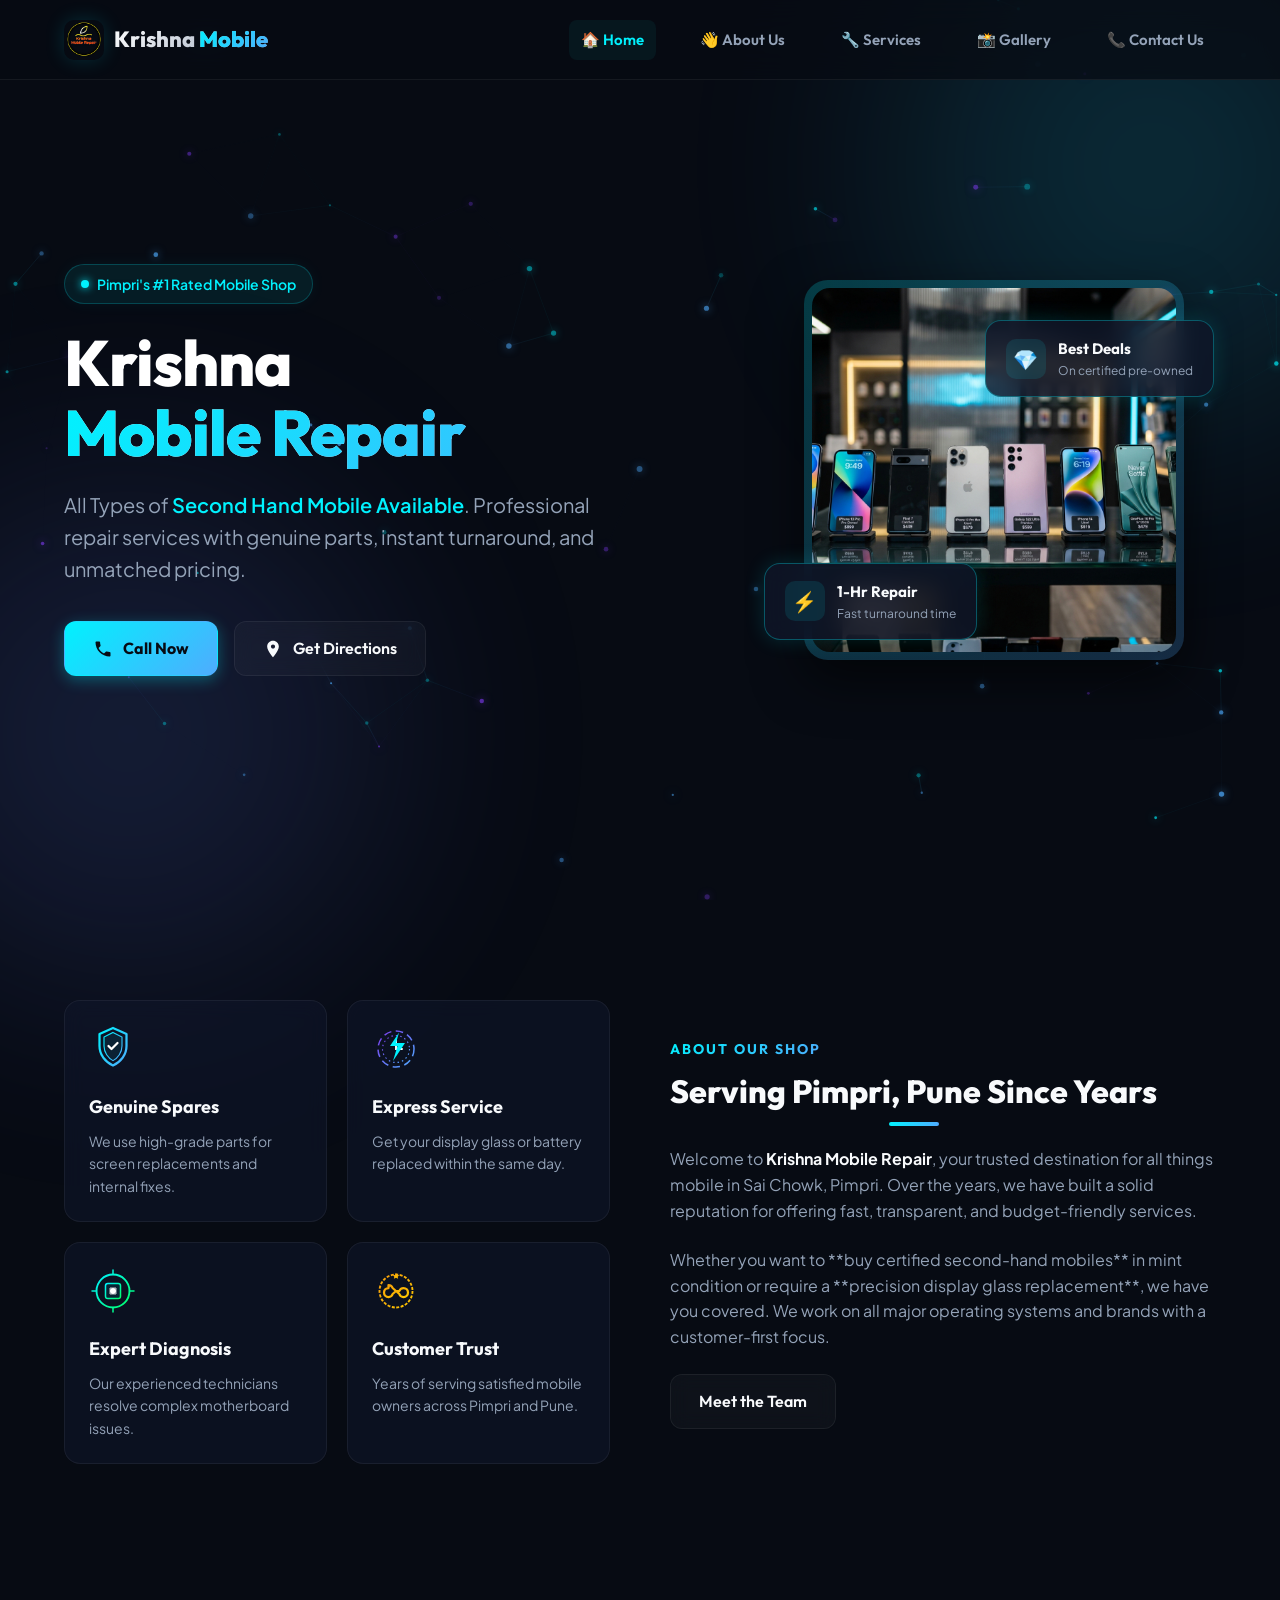
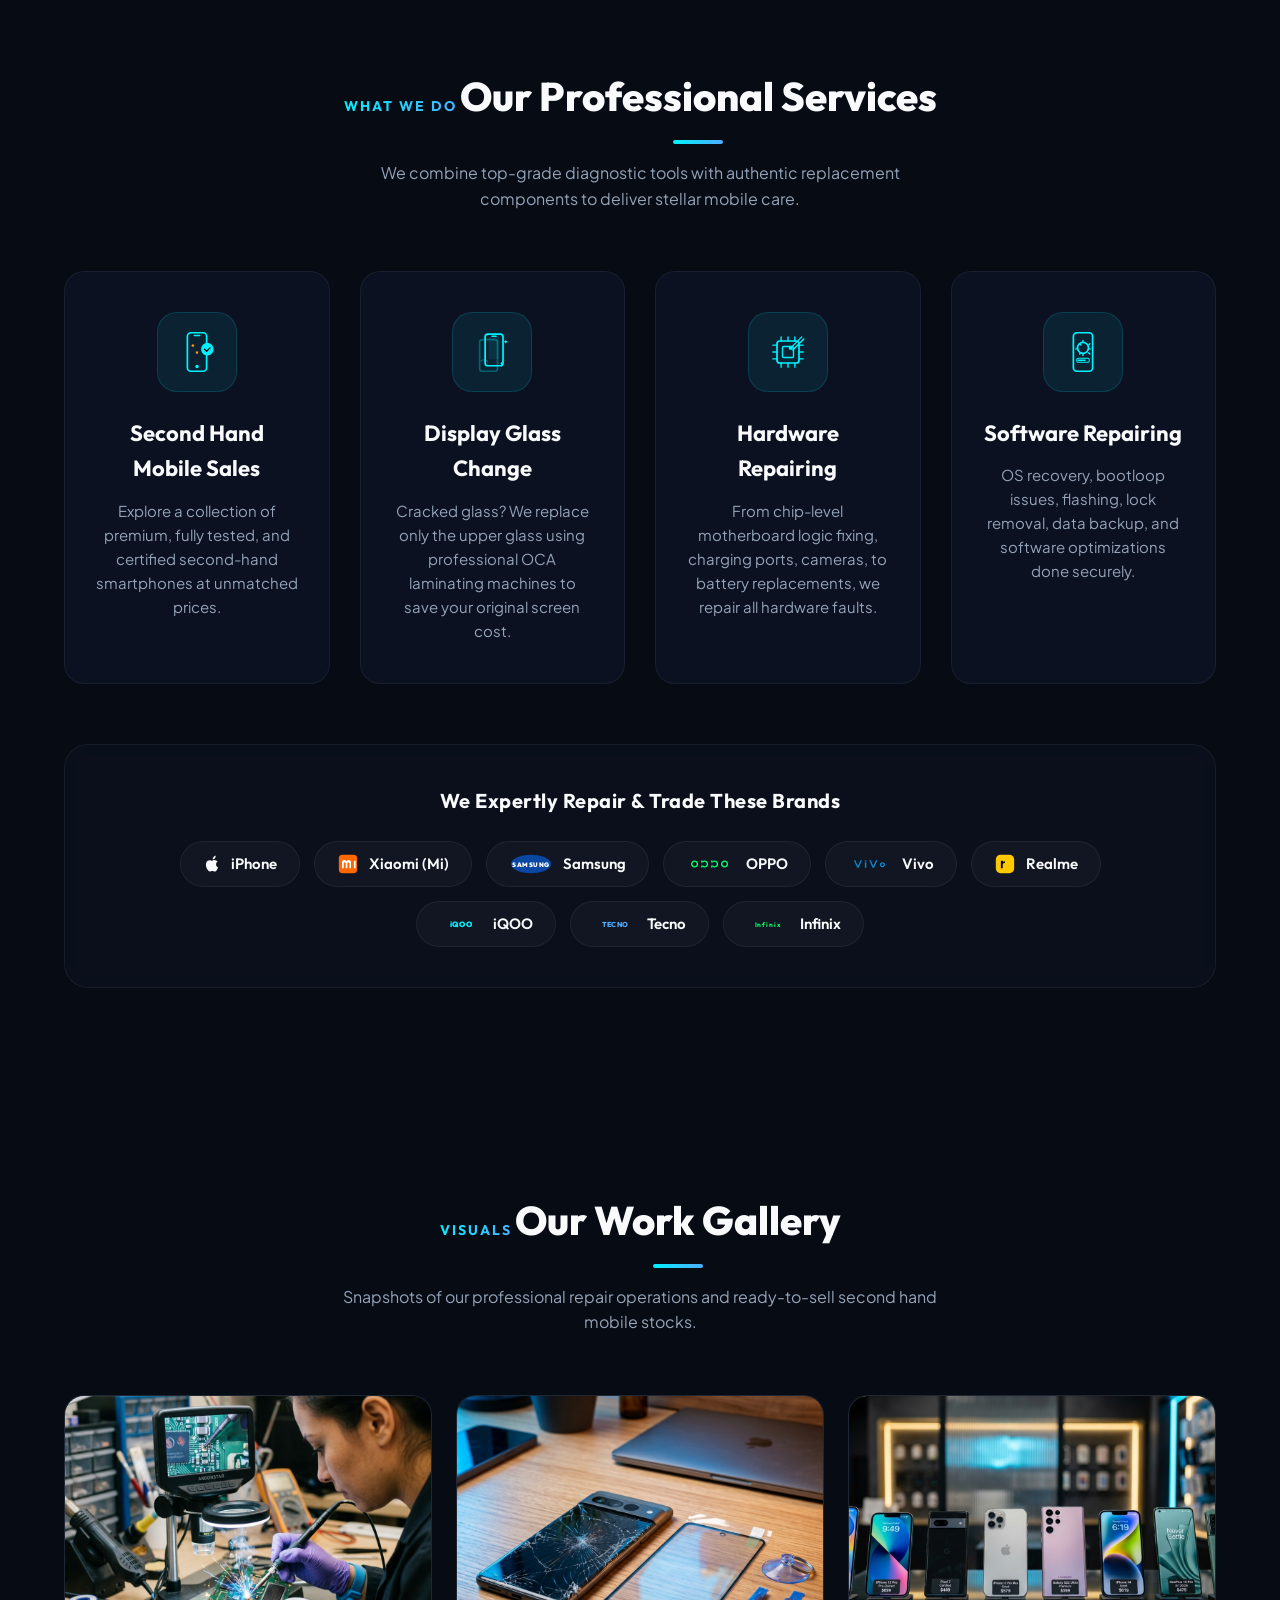
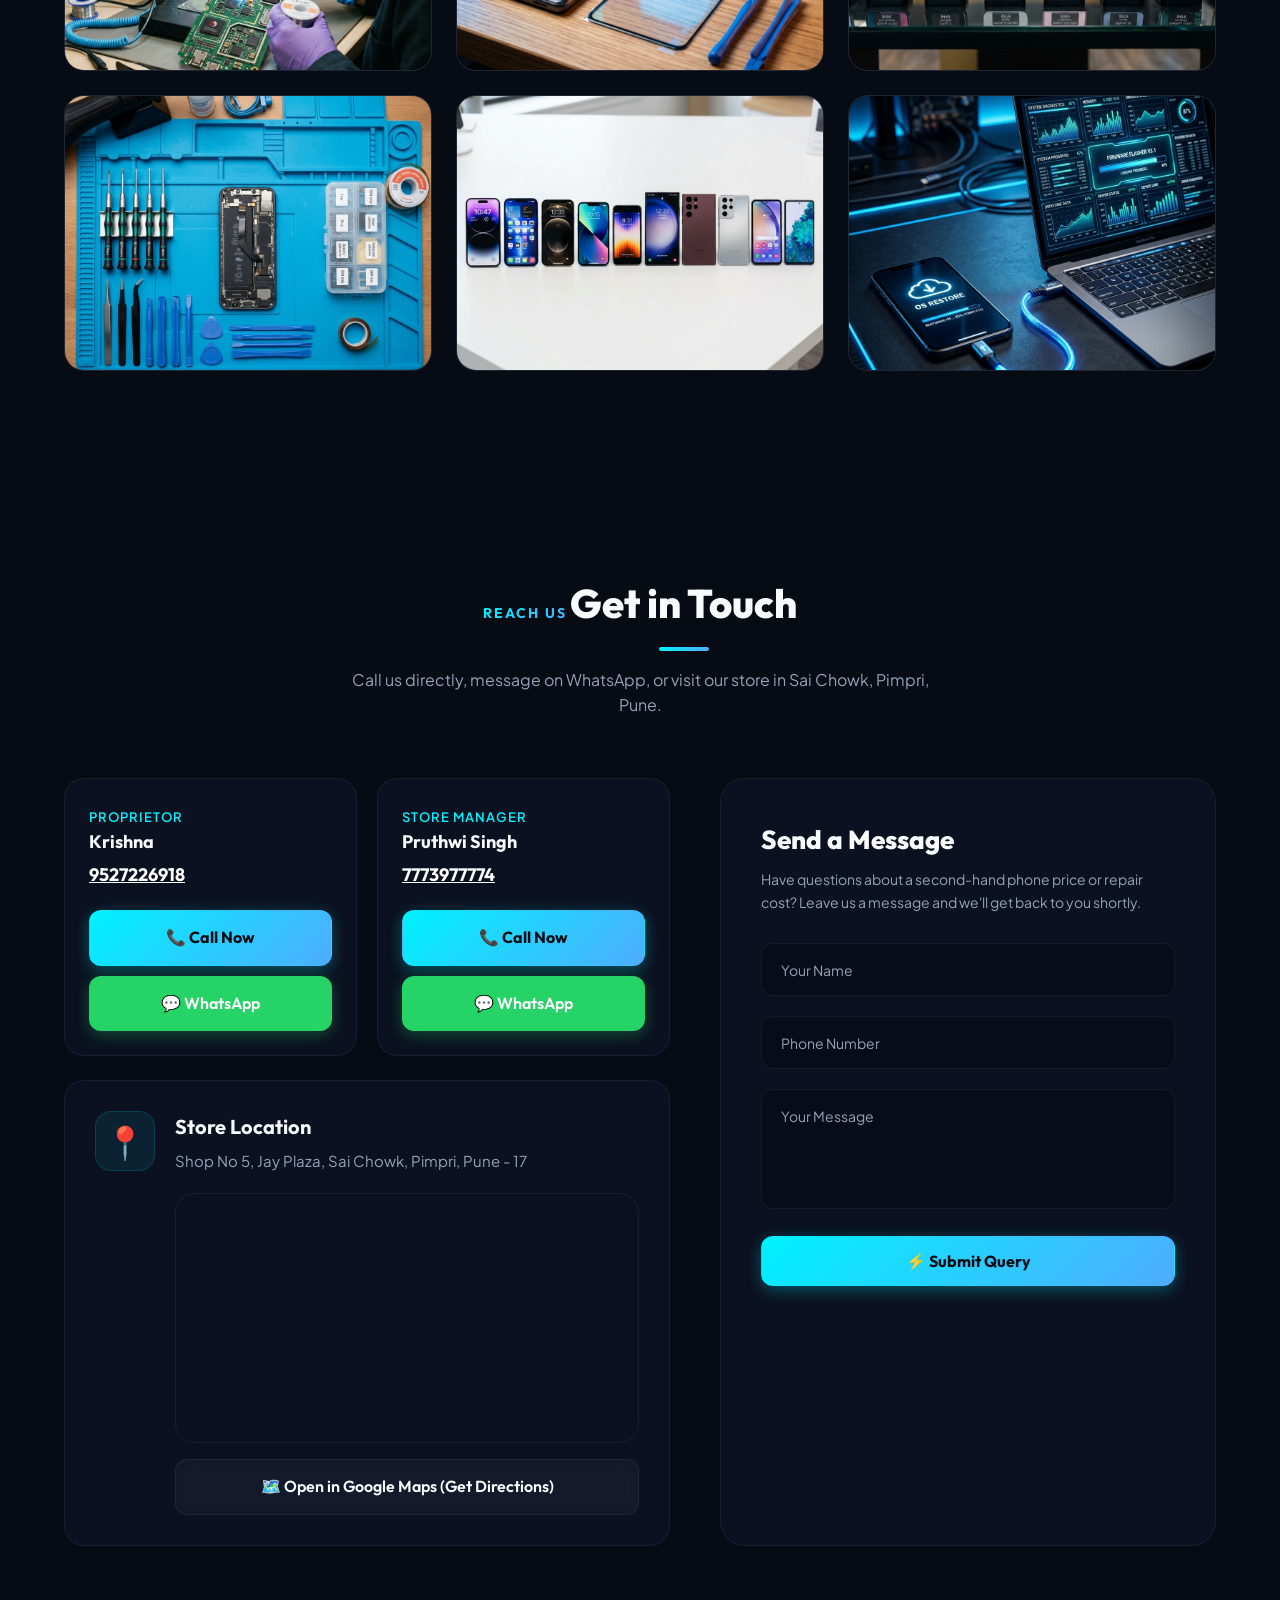
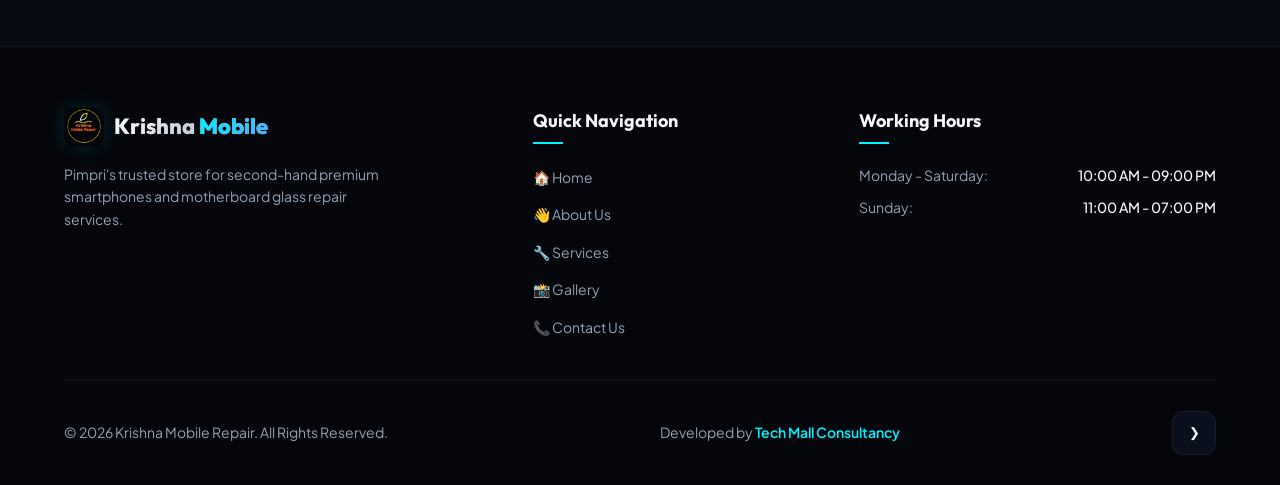
==== commit f4f5a865: "feat:update all fils" ====
--- a/index.html
+++ b/index.html
@@ -3,457 +3,563 @@
 <head>
   <meta charset="UTF-8">
   <meta name="viewport" content="width=device-width, initial-scale=1.0">
-  <title>Krishna Mobile & Repair | Pimpri's Most Trusted Mobile Repair Shop</title>
-  <meta name="description" content="Get your phone repaired fast at the best price! Krishna Mobile & Repair at Sai Chowk, Pimpri, Pune specializes in display/glass change, water damage, hardware & software repair. Quality second-hand mobiles available.">
+  <title>Krishna Mobile Repair | Trusted Mobile Repairs & Second Hand Phones in Pimpri, Pune</title>
+  <meta name="description" content="Krishna Mobile Repair in Pimpri, Pune. Expert display glass change, hardware & software repairs. Premium second hand mobile phones available at best prices.">
+  
+  <!-- CSS Stylesheet -->
   <link rel="stylesheet" href="style.css">
 </head>
 <body>
 
-  <!-- ==========================================================================
-       HEADER / NAVBAR
-       ========================================================================== -->
-  <header class="header">
-    <div class="container navbar-container">
-      <a href="index.html" class="logo" id="nav-logo">
-        <div class="logo-circle">KM</div>
-        <div class="logo-text">
-          <span>Krishna Mobile</span>
-          <span>& Repair</span>
-        </div>
+  <!-- Glow Background Accents -->
+  <div class="bg-glow glow-top-right"></div>
+  <div class="bg-glow glow-bottom-left"></div>
+
+  <!-- STICKY HEADER -->
+  <header id="header">
+    <div class="container">
+      <a href="#home" class="logo-container">
+        <img src="images/logo%20website.png" alt="Krishna Mobile Logo" class="logo-img">
+        <div class="logo-text">Krishna <span>Mobile</span></div>
       </a>
 
-      <!-- Navigation Links -->
-      <nav class="nav-menu" id="nav-menu">
-        <a href="index.html" class="nav-link active">Home</a>
-        <a href="services.html" class="nav-link">Services</a>
-        <a href="about.html" class="nav-link">About</a>
-        <a href="contact.html" class="nav-link">Contact Us</a>
-      </nav>
-
-      <!-- Hamburger Menu (Mobile Toggle) -->
-      <div class="hamburger" id="hamburger-toggle" aria-label="Toggle Navigation">
+      <!-- Mobile Hamburger Toggle -->
+      <button class="mobile-toggle" id="mobileToggle" aria-label="Toggle Navigation">
         <span></span>
         <span></span>
         <span></span>
-      </div>
+      </button>
+
+      <!-- Navigation Menu -->
+      <nav id="navMenu">
+        <ul>
+          <li class="active"><a href="#home">🏠 Home</a></li>
+          <li><a href="#about">👋 About Us</a></li>
+          <li><a href="#services">🔧 Services</a></li>
+          <li><a href="#gallery">📸 Gallery</a></li>
+          <li><a href="#contact">📞 Contact Us</a></li>
+        </ul>
+      </nav>
     </div>
   </header>
 
-  <!-- ==========================================================================
-       HERO SECTION
-       ========================================================================== -->
-  <section class="hero">
-    <div class="container hero-grid">
-      <div class="hero-content reveal-left">
-        <span class="badge">Pimpri's Most Trusted Mobile Repair Shop</span>
-        <h1 class="hero-title">Fix Your Phone Fast — <span>At The Best Price!</span></h1>
-        <p class="hero-subtext">
-          Second-hand mobiles · Display repair · Hardware & Software — all under one roof! Trusted service with original parts and fast turnaround.
-        </p>
-        <div class="hero-buttons">
-          <a href="services.html" class="btn btn-primary">
-            See Our Services 
-            <svg width="20" height="20" viewBox="0 0 24 24" fill="none" stroke="currentColor" stroke-width="2.5" stroke-linecap="round" stroke-linejoin="round"><line x1="5" y1="12" x2="19" y2="12"></line><polyline points="12 5 19 12 12 19"></polyline></svg>
+  <!-- 1. HOME SECTION -->
+  <section id="home">
+    <!-- Animated Particle Canvas Background -->
+    <canvas id="heroCanvas" class="hero-canvas"></canvas>
+    
+    <div class="container">
+      <div class="hero-grid">
+        <div class="hero-content">
+          <div class="hero-badge">
+            <span></span> Pimpri's #1 Rated Mobile Shop
+          </div>
+          <h1 class="hero-title">
+            Krishna <span>Mobile Repair</span>
+          </h1>
+          <p class="hero-tagline">
+            All Types of <strong>Second Hand Mobile Available</strong>. Professional repair services with genuine parts, instant turnaround, and unmatched pricing.
+          </p>
+          <div class="hero-btns">
+            <a href="tel:9527226918" class="btn btn-primary">
+              <svg style="width: 20px; height: 20px; fill: currentColor;" viewBox="0 0 24 24"><path d="M6.62 10.79c1.44 2.83 3.76 5.14 6.59 6.59l2.2-2.2c.27-.27.67-.36 1.02-.24 1.12.37 2.33.57 3.57.57.55 0 1 .45 1 1V20c0 .55-.45 1-1 1-9.39 0-17-7.61-17-17 0-.55.45-1 1-1h3.5c.55 0 1 .45 1 1 0 1.25.2 2.45.57 3.57.11.35.03.74-.25 1.02l-2.2 2.2z"/></svg>
+              Call Now
+            </a>
+            <a href="https://www.google.com/maps?q=18.6204266,73.8041847&z=17&hl=en" target="_blank" rel="noopener" class="btn btn-secondary">
+              <svg style="width: 20px; height: 20px; fill: currentColor;" viewBox="0 0 24 24"><path d="M12 2C8.13 2 5 5.13 5 9c0 5.25 7 13 7 13s7-7.75 7-13c0-3.87-3.13-7-7-7zm0 9.5c-1.38 0-2.5-1.12-2.5-2.5s1.12-2.5 2.5-2.5 2.5 1.12 2.5 2.5-1.12 2.5-2.5 2.5z"/></svg>
+              Get Directions
+            </a>
+          </div>
+        </div>
+        
+        <div class="hero-visual">
+          <div class="hero-img-wrapper">
+            <img class="hero-img" src="images/hero_smartphones.png" alt="Second Hand Smartmobiles Stack">
+            
+            <!-- Float Badges -->
+            <div class="hero-glow-card hero-glow-card-1">
+              <div class="glow-card-icon">⚡</div>
+              <div class="glow-card-text">
+                <h4>1-Hr Repair</h4>
+                <p>Fast turnaround time</p>
+              </div>
+            </div>
+            
+            <div class="hero-glow-card hero-glow-card-2">
+              <div class="glow-card-icon">💎</div>
+              <div class="glow-card-text">
+                <h4>Best Deals</h4>
+                <p>On certified pre-owned</p>
+              </div>
+            </div>
+          </div>
+        </div>
+      </div>
+    </div>
+  </section>
+
+  <!-- 2. ABOUT US SECTION -->
+  <section id="about">
+    <div class="container">
+      <div class="about-grid">
+        <div class="about-badges">
+          <div class="trust-badge">
+            <div class="badge-icon">
+              <svg viewBox="0 0 64 64" style="width: 48px; height: 48px;">
+                <defs>
+                  <linearGradient id="shieldGrad" x1="0%" y1="0%" x2="100%" y2="100%">
+                    <stop offset="0%" stop-color="#00f2fe" />
+                    <stop offset="100%" stop-color="#4facfe" />
+                  </linearGradient>
+                </defs>
+                <path d="M32 4 L50 12 V28 C50 39.5 42.5 49.5 32 54 C21.5 49.5 14 39.5 14 28 V12 Z" fill="none" stroke="url(#shieldGrad)" stroke-width="3" stroke-linejoin="round"/>
+                <path d="M32 10 L44 16 V28 C44 36.5 38.5 44 32 47.5 C25.5 44 20 36.5 20 28 V16 Z" fill="rgba(0, 242, 254, 0.08)" stroke="url(#shieldGrad)" stroke-width="1.5"/>
+                <path d="M26 28 l4 4 l8 -8" stroke="#ffffff" stroke-width="3" stroke-linecap="round" stroke-linejoin="round" fill="none"/>
+              </svg>
+            </div>
+            <h4>Genuine Spares</h4>
+            <p>We use high-grade parts for screen replacements and internal fixes.</p>
+          </div>
+          <div class="trust-badge">
+            <div class="badge-icon">
+              <svg viewBox="0 0 64 64" style="width: 48px; height: 48px;">
+                <defs>
+                  <linearGradient id="expressGrad" x1="0%" y1="0%" x2="100%" y2="100%">
+                    <stop offset="0%" stop-color="#7c3aed" />
+                    <stop offset="100%" stop-color="#4facfe" />
+                  </linearGradient>
+                </defs>
+                <circle cx="32" cy="32" r="24" stroke="url(#expressGrad)" stroke-width="2" stroke-dasharray="10 6" fill="none"/>
+                <circle cx="32" cy="32" r="18" stroke="url(#expressGrad)" stroke-width="1.5" stroke-dasharray="2 4" fill="none"/>
+                <polyline points="32 20 32 32 40 32" stroke="#ffffff" stroke-width="2.5" stroke-linecap="round"/>
+                <polygon points="36 10 24 28 34 28 28 48 44 24 32 24" fill="var(--primary)"/>
+              </svg>
+            </div>
+            <h4>Express Service</h4>
+            <p>Get your display glass or battery replaced within the same day.</p>
+          </div>
+          <div class="trust-badge">
+            <div class="badge-icon">
+              <svg viewBox="0 0 64 64" style="width: 48px; height: 48px;">
+                <defs>
+                  <linearGradient id="diagGrad" x1="0%" y1="0%" x2="100%" y2="100%">
+                    <stop offset="0%" stop-color="#00f2fe" />
+                    <stop offset="100%" stop-color="#00ff69" />
+                  </linearGradient>
+                </defs>
+                <circle cx="32" cy="32" r="22" stroke="url(#diagGrad)" stroke-width="2.5" fill="none"/>
+                <path d="M32 4 v6 M32 54 v6 M4 32 h6 M54 32 h6" stroke="url(#diagGrad)" stroke-width="2" stroke-linecap="round"/>
+                <rect x="22" y="22" width="20" height="20" rx="3" fill="rgba(0, 242, 254, 0.08)" stroke="url(#diagGrad)" stroke-width="2"/>
+                <circle cx="32" cy="32" r="4" fill="#ffffff" />
+                <path d="M28 28 h8 v8 h-8 z" fill="none" stroke="#ffffff" stroke-width="1"/>
+              </svg>
+            </div>
+            <h4>Expert Diagnosis</h4>
+            <p>Our experienced technicians resolve complex motherboard issues.</p>
+          </div>
+          <div class="trust-badge">
+            <div class="badge-icon">
+              <svg viewBox="0 0 64 64" style="width: 48px; height: 48px;">
+                <defs>
+                  <linearGradient id="trustGrad" x1="0%" y1="0%" x2="100%" y2="100%">
+                    <stop offset="0%" stop-color="#f59e0b" />
+                    <stop offset="100%" stop-color="#ffc800" />
+                  </linearGradient>
+                </defs>
+                <circle cx="32" cy="32" r="22" stroke="url(#trustGrad)" stroke-width="2.5" fill="none" stroke-dasharray="4 2"/>
+                <path d="M22 28c-3.5 0-6 2.5-6 6s2.5 6 6 6c2.8 0 4.8-1.6 5.5-4L32 32l4.5 4c.7 2.4 2.7 4 5.5 4 3.5 0 6-2.5 6-6s-2.5-6-6-6c-2.8 0-4.8 1.6-5.5 4L32 32l-4.5-4c-.7-2.4-2.7-4-5.5-4z" stroke="url(#trustGrad)" stroke-width="3" fill="none" stroke-linejoin="round"/>
+                <path d="M32 8 l1.5 2.5 2.8.5 -2 2 .5 2.8 -2.8 -1.5 -2.8 1.5.5-2.8 -2-2 2.8-.5z" fill="url(#trustGrad)"/>
+              </svg>
+            </div>
+            <h4>Customer Trust</h4>
+            <p>Years of serving satisfied mobile owners across Pimpri and Pune.</p>
+          </div>
+        </div>
+        
+        <div class="about-info">
+          <span class="section-tag">About Our Shop</span>
+          <h3 class="section-title">Serving Pimpri, Pune Since Years</h3>
+          <p>
+            Welcome to <strong>Krishna Mobile Repair</strong>, your trusted destination for all things mobile in Sai Chowk, Pimpri. Over the years, we have built a solid reputation for offering fast, transparent, and budget-friendly services.
+          </p>
+          <p>
+            Whether you want to **buy certified second-hand mobiles** in mint condition or require a **precision display glass replacement**, we have you covered. We work on all major operating systems and brands with a customer-first focus.
+          </p>
+          <a href="#contact" class="btn btn-secondary">
+            Meet the Team
           </a>
-          <a href="contact.html" class="btn btn-secondary">Contact Us</a>
-        </div>
-      </div>
-
-      <div class="hero-illustration reveal-right">
-        <div class="phone-svg-container">
-          <!-- Premium Floating phone SVG illustration -->
-          <svg viewBox="0 0 400 500" width="100%" height="100%" fill="none" xmlns="http://www.w3.org/2000/svg">
-            <!-- Shadow underneath -->
-            <ellipse cx="200" cy="460" rx="120" ry="15" fill="rgba(0, 0, 0, 0.4)" />
-            
-            <!-- Phone Case & Body -->
-            <rect x="70" y="30" width="260" height="400" rx="35" fill="#1b1b22" stroke="#ff3333" stroke-width="4" />
-            <rect x="75" y="35" width="250" height="390" rx="30" fill="#0c0c0e" />
-            
-            <!-- Screen Area -->
-            <rect x="85" y="45" width="230" height="370" rx="22" fill="#0d0d12" />
-            
-            <!-- Camera Punch-Hole -->
-            <circle cx="200" cy="65" r="7" fill="#1b1b22" />
-            <circle cx="200" cy="65" r="3" fill="#0066ff" />
-            
-            <!-- Circuit Board Trace Overlay (High-tech diagnostic effect) -->
-            <path d="M120 180h60v40" stroke="rgba(255, 51, 51, 0.2)" stroke-width="2" class="diag-line" />
-            <path d="M280 180h-60v40" stroke="rgba(255, 51, 51, 0.2)" stroke-width="2" class="diag-line" />
-            <path d="M200 220v40" stroke="rgba(255, 51, 51, 0.3)" stroke-width="2" />
-            
-            <!-- Scanning Grid / Diagnostic Wave -->
-            <line x1="85" y1="200" x2="315" y2="200" stroke="#ff3333" stroke-width="2" opacity="0.6" />
-            
-            <!-- Diagnostic Nodes -->
-            <circle cx="180" cy="220" r="8" fill="#17171d" stroke="#ff3333" stroke-width="2" class="diag-circle" />
-            <circle cx="220" cy="220" r="8" fill="#17171d" stroke="#25d366" stroke-width="2" />
-            <circle cx="200" cy="260" r="8" fill="#17171d" stroke="#ffcc00" stroke-width="2" />
-            
-            <!-- Sleek Graph Vector -->
-            <path d="M100 370 l30-20 l25 15 l40-35 l30 25 l40-50" stroke="#ff3333" stroke-width="3" stroke-linecap="round" stroke-linejoin="round" />
-            <path d="M100 370 l30-20 l25 15 l40-35 l30 25 l40-50 V370 H100 Z" fill="rgba(255, 51, 51, 0.05)" />
-            
-            <!-- Repair Checkmarks on Screen -->
-            <g transform="translate(110, 100)">
-              <circle cx="15" cy="15" r="10" fill="rgba(37, 211, 102, 0.15)" stroke="#25d366" stroke-width="1.5" />
-              <path d="M11 15 l3 3 l6-6" stroke="#25d366" stroke-width="2" stroke-linecap="round" />
-              <text x="35" y="20" fill="#ffffff" font-family="Poppins" font-size="12" font-weight="bold">Display OK</text>
-            </g>
-            
-            <g transform="translate(110, 140)">
-              <circle cx="15" cy="15" r="10" fill="rgba(37, 211, 102, 0.15)" stroke="#25d366" stroke-width="1.5" />
-              <path d="M11 15 l3 3 l6-6" stroke="#25d366" stroke-width="2" stroke-linecap="round" />
-              <text x="35" y="20" fill="#ffffff" font-family="Poppins" font-size="12" font-weight="bold">Hardware Passed</text>
-            </g>
-          </svg>
-          
-          <!-- Animated Floating Badge -->
-          <div class="hero-badge-floating">
-            <svg width="24" height="24" viewBox="0 0 24 24" fill="none" stroke="currentColor" stroke-width="2.5" stroke-linecap="round" stroke-linejoin="round"><polygon points="12 2 22 8.5 22 15.5 12 22 2 15.5 2 8.5 12 2"></polygon><polyline points="12 22 12 12"></polyline><polyline points="2 8.5 12 12 22 8.5"></polyline><polyline points="12 12 12 2"></polyline></svg>
-            <span>Best Deals in Pimpri!</span>
-          </div>
         </div>
       </div>
     </div>
   </section>
 
-  <!-- ==========================================================================
-       INFINITE SCROLLING TICKER
-       ========================================================================== -->
-  <div class="ticker-wrapper">
-    <div class="ticker-content">
-      <!-- Row 1 -->
-      <div class="ticker-item"><span>📱</span> Second-Hand Mobiles</div>
-      <div class="ticker-item"><span>🔧</span> Display Repair</div>
-      <div class="ticker-item"><span>⚙️</span> Hardware Repair</div>
-      <div class="ticker-item"><span>💾</span> Software Repair</div>
-      <div class="ticker-item"><span>📱</span> All Brands Serviced</div>
-      <div class="ticker-item"><span>📞</span> Call: <span class="highlight">9527226918</span></div>
-      <!-- Duplicate row for seamless loop -->
-      <div class="ticker-item"><span>📱</span> Second-Hand Mobiles</div>
-      <div class="ticker-item"><span>🔧</span> Display Repair</div>
-      <div class="ticker-item"><span>⚙️</span> Hardware Repair</div>
-      <div class="ticker-item"><span>💾</span> Software Repair</div>
-      <div class="ticker-item"><span>📱</span> All Brands Serviced</div>
-      <div class="ticker-item"><span>📞</span> Call: <span class="highlight">9527226918</span></div>
-    </div>
-  </div>
-
-  <!-- ==========================================================================
-       STATS SECTION
-       ========================================================================== -->
-  <section class="stats">
-    <div class="container stats-grid">
-      <div class="stat-card">
-        <div class="stat-number" data-target="1000" data-suffix="+">0</div>
-        <div class="stat-label">Happy Customers</div>
-      </div>
-      <div class="stat-card">
-        <div class="stat-number" data-target="8" data-suffix="+">0</div>
-        <div class="stat-label">Years Experience</div>
-      </div>
-      <div class="stat-card">
-        <div class="stat-number" data-target="10" data-suffix="+">0</div>
-        <div class="stat-label">Brands Serviced</div>
-      </div>
-      <div class="stat-card">
-        <div class="stat-number" data-target="100" data-suffix="%">0</div>
-        <div class="stat-label">Satisfaction</div>
-      </div>
-    </div>
-  </section>
-
-  <!-- ==========================================================================
-       SERVICES GRID
-       ========================================================================== -->
-  <section class="section">
-    <div class="container">
-      <div class="section-header reveal">
-        <span class="badge">What We Do</span>
-        <h2 class="section-title">Our Featured <span>Services</span></h2>
-        <p class="section-subtitle">Professional mobile solutions tailored to restore your device back to perfect health quickly.</p>
+  <!-- 3. SERVICES SECTION -->
+  <section id="services">
+    <div class="container">
+      <div class="section-header">
+        <span class="section-tag">What We Do</span>
+        <h2 class="section-title">Our Professional Services</h2>
+        <p class="section-desc">We combine top-grade diagnostic tools with authentic replacement components to deliver stellar mobile care.</p>
       </div>
 
       <div class="services-grid">
         <!-- Service Card 1 -->
-        <div class="service-card glass-panel reveal">
-          <div class="service-card-top">
-            <div class="service-icon">
-              <svg width="40" height="40" viewBox="0 0 24 24" fill="none" stroke="currentColor" stroke-width="2" stroke-linecap="round" stroke-linejoin="round"><rect x="5" y="2" width="14" height="20" rx="2" ry="2"></rect><line x1="12" y1="18" x2="12.01" y2="18"></line></svg>
-            </div>
-            <h3 class="service-title">Second-Hand Mobiles</h3>
-            <p class="service-text">Certified, fully tested, premium quality second-hand smartphones at half the retail price.</p>
-          </div>
-          <a href="services.html" class="btn-link">
-            <span>Learn More</span>
-            <svg width="16" height="16" viewBox="0 0 24 24" fill="none" stroke="currentColor" stroke-width="2" stroke-linecap="round" stroke-linejoin="round"><line x1="5" y1="12" x2="19" y2="12"></line><polyline points="12 5 19 12 12 19"></polyline></svg>
+        <div class="service-card">
+          <div class="service-icon-box" style="width: 80px; height: 80px;">
+            <svg viewBox="0 0 64 64" style="width: 44px; height: 44px;">
+              <!-- Phone body -->
+              <rect x="18" y="4" width="28" height="56" rx="5" fill="none" stroke="currentColor" stroke-width="2.5"/>
+              <line x1="28" y1="8" x2="36" y2="8" stroke="currentColor" stroke-width="2" stroke-linecap="round"/>
+              <circle cx="32" cy="53" r="2.5" fill="currentColor"/>
+              <!-- Certified Ribbon Badge -->
+              <path d="M38 28c0-5 4-9 9-9s9 4 9 9-4 9-9 9-9-4-9-9z" fill="var(--primary)"/>
+              <path d="M43 28l3 3 5-5" stroke="#070b13" stroke-width="2" stroke-linecap="round" stroke-linejoin="round" fill="none"/>
+              <!-- Stars in screen -->
+              <path d="M26 20l.8 1.6 1.8.2-1.3 1.3.3 1.8-1.6-.8-1.6.8.3-1.8-1.3-1.3 1.8-.2z" fill="#f59e0b"/>
+              <path d="M32 30l.8 1.6 1.8.2-1.3 1.3.3 1.8-1.6-.8-1.6.8.3-1.8-1.3-1.3 1.8-.2z" fill="#f59e0b"/>
+            </svg>
+          </div>
+          <h3>Second Hand Mobile Sales</h3>
+          <p>Explore a collection of premium, fully tested, and certified second-hand smartphones at unmatched prices.</p>
+        </div>
+
+        <!-- Service Card 2 -->
+        <div class="service-card">
+          <div class="service-icon-box" style="width: 80px; height: 80px;">
+            <svg viewBox="0 0 64 64" style="width: 44px; height: 44px;">
+              <!-- Back phone base (cracked) -->
+              <rect x="14" y="14" width="26" height="46" rx="4" fill="none" stroke="currentColor" stroke-width="2.5" opacity="0.3"/>
+              <path d="M16 45l6-3 4 5" stroke="currentColor" stroke-width="1.5" stroke-linecap="round" fill="none" opacity="0.3"/>
+              <!-- Front replacement glass sliding into place -->
+              <g transform="translate(8, -8)">
+                <rect x="14" y="14" width="26" height="46" rx="4" fill="none" stroke="var(--primary)" stroke-width="2.5"/>
+                <path d="M19 18h16v32H19z" fill="rgba(0, 242, 254, 0.08)"/>
+                <line x1="24" y1="17" x2="30" y2="17" stroke="var(--primary)" stroke-width="2" stroke-linecap="round"/>
+              </g>
+              <!-- Glass Sparkles -->
+              <path d="M52 14l1 2 2 1-2 1-1 2-1-2-2-1 2-1zm-6 32l.8 1.6 1.6.8-1.6.8-.8 1.6-.8-1.6-1.6-.8 1.6-.8z" fill="#00f2fe"/>
+            </svg>
+          </div>
+          <h3>Display Glass Change</h3>
+          <p>Cracked glass? We replace only the upper glass using professional OCA laminating machines to save your original screen cost.</p>
+        </div>
+
+        <!-- Service Card 3 -->
+        <div class="service-card">
+          <div class="service-icon-box" style="width: 80px; height: 80px;">
+            <svg viewBox="0 0 64 64" style="width: 44px; height: 44px;">
+              <!-- Motherboard IC Chip -->
+              <rect x="16" y="16" width="32" height="32" rx="4" fill="none" stroke="currentColor" stroke-width="2.5"/>
+              <rect x="24" y="24" width="16" height="16" rx="2" fill="none" stroke="var(--primary)" stroke-width="2"/>
+              <!-- IC Pins -->
+              <path d="M22 10v6M32 10v6M42 10v6M22 48v6M32 48v6M42 48v6M10 22h6M10 32h6M10 42h6M48 22h6M48 32h6M48 42h6" stroke="currentColor" stroke-width="2" stroke-linecap="round"/>
+              <!-- Solder Pen / Tweezers repairing the chip -->
+              <path d="M52 10L36 26M55 13L39 29" stroke="var(--primary)" stroke-width="2" stroke-linecap="round"/>
+              <circle cx="36" cy="26" r="3" fill="#00f2fe"/>
+            </svg>
+          </div>
+          <h3>Hardware Repairing</h3>
+          <p>From chip-level motherboard logic fixing, charging ports, cameras, to battery replacements, we repair all hardware faults.</p>
+        </div>
+
+        <!-- Service Card 4 -->
+        <div class="service-card">
+          <div class="service-icon-box" style="width: 80px; height: 80px;">
+            <svg viewBox="0 0 64 64" style="width: 44px; height: 44px;">
+              <!-- Phone shell -->
+              <rect x="18" y="4" width="28" height="56" rx="5" fill="none" stroke="currentColor" stroke-width="2.5"/>
+              <!-- Gear (Software engine) -->
+              <circle cx="32" cy="26" r="8" fill="none" stroke="var(--primary)" stroke-width="2.5"/>
+              <path d="M32 15v3m0 16v3m-10.5-9.5h3m15 0h3m-15.5-7.5l2 2m11 11l2 2m-15 0l2-2m11-11l2-2" stroke="var(--primary)" stroke-width="2" stroke-linecap="round"/>
+              <!-- Diagnostic bar/loader on screen -->
+              <rect x="23" y="41" width="18" height="6" rx="2" fill="none" stroke="currentColor" stroke-width="1.5"/>
+              <line x1="25" y1="44" x2="35" y2="44" stroke="var(--primary)" stroke-width="2" stroke-linecap="round"/>
+            </svg>
+          </div>
+          <h3>Software Repairing</h3>
+          <p>OS recovery, bootloop issues, flashing, lock removal, data backup, and software optimizations done securely.</p>
+        </div>
+      </div>
+
+      <!-- Supported Brands Panel -->
+      <div class="brands-panel">
+        <h4 class="brands-title">We Expertly Repair & Trade These Brands</h4>
+        <div class="brands-grid">
+          <div class="brand-badge brand-apple">
+            <svg viewBox="0 0 24 24" style="width: 18px; height: 18px;"><path d="M18.71 19.5c-.83 1.24-1.71 2.45-3.05 2.47-1.34.03-1.77-.79-3.29-.79-1.53 0-2 .77-3.27.82-1.31.05-2.3-1.32-3.14-2.53C4.25 17 2.94 12.45 4.7 9.39c.87-1.52 2.43-2.48 4.12-2.51 1.28-.02 2.5.87 3.29.87.78 0 2.26-1.07 3.81-.91.65.03 2.47.26 3.64 1.98-.09.06-2.17 1.28-2.15 3.81.03 3.02 2.65 4.03 2.68 4.04-.03.07-.42 1.44-1.38 2.83M15.97 4.17c.66-.81 1.11-1.93.99-3.06-1 .04-2.21.67-2.93 1.49-.62.69-1.16 1.84-1.01 2.96 1.12.09 2.27-.57 2.95-1.39z"/></svg>
+            iPhone
+          </div>
+          <div class="brand-badge brand-mi">
+            <svg viewBox="0 0 24 24" style="width: 22px; height: 22px;"><rect x="2" y="2" width="20" height="20" rx="4" fill="#FF6700"/><path d="M5.5 16.5h1.8v-4.8c0-.9.4-1.4 1.1-1.4.7 0 1.1.5 1.1 1.4v4.8h1.8v-4.8c0-.9.4-1.4 1.1-1.4.7 0 1.1.5 1.1 1.4v4.8h1.8v-6.2c0-1.8-.9-2.8-2.5-2.8-1.1 0-2 .6-2.5 1.4-.4-.8-1.3-1.4-2.4-1.4-1 0-1.9.5-2.4 1.3V8.5H5.5v8zm13 0h1.8v-8h-1.8v8z" fill="#FFF"/></svg>
+            Xiaomi (Mi)
+          </div>
+          <div class="brand-badge brand-samsung">
+            <svg viewBox="0 0 48 24" style="width: 44px; height: 22px;"><ellipse cx="24" cy="12" rx="22" ry="10" fill="#0A47A3"/><text x="24" y="15" font-family="'Outfit', sans-serif" font-weight="900" font-size="7" fill="#FFF" text-anchor="middle" letter-spacing="0.5">SAMSUNG</text></svg>
+            Samsung
+          </div>
+          <div class="brand-badge brand-oppo">
+            <svg viewBox="0 0 70 24" style="width: 50px; height: 20px;" fill="none"><path d="M12 7c-2.76 0-5 2.24-5 5s2.24 5 5 5 5-2.24 5-5-2.24-5-5-5zm0 8c-1.66 0-3-1.34-3-3s1.34-3 3-3 3 1.34 3 3-1.34 3-3 3zm14-8c-2.76 0-5 2.24-5 5s2.24 5 5 5 5-2.24 5-5-2.24-5-5-5zm-5 10V7h2v10h-2zm5-2c-1.66 0-3-1.34-3-3s1.34-3 3-3 3 1.34 3 3-1.34 3-3 3zm14-8c-2.76 0-5 2.24-5 5s2.24 5 5 5 5-2.24 5-5-2.24-5-5-5zm-5 10V7h2v10h-2zm5-2c-1.66 0-3-1.34-3-3s1.34-3 3-3 3 1.34 3 3-1.34 3-3 3zm14-8c-2.76 0-5 2.24-5 5s2.24 5 5 5 5-2.24 5-5-2.24-5-5-5zm0 8c-1.66 0-3-1.34-3-3s1.34-3 3-3 3 1.34 3 3-1.34 3-3 3z" fill="#03ff69"/></svg>
+            OPPO
+          </div>
+          <div class="brand-badge brand-vivo">
+            <svg viewBox="0 0 60 24" style="width: 44px; height: 20px;" fill="none"><path d="M8 7 L12.5 17 H14.5 L19 7 H17 L13.5 15 L10 7 H8 Z M23 9.5 H25 V17 H23 Z M23 7 H25 V8.5 H23 Z M29 7 L33.5 17 H35.5 L40 7 H38 L34.5 15 L31 7 H29 Z M47 9.5c-2 0-3.5 1.5-3.5 3.5s1.5 3.5 3.5 3.5 3.5-1.5 3.5-3.5-1.5-3.5-3.5-3.5zm0 5.2c-.9 0-1.7-.8-1.7-1.7s.8-1.7 1.7-1.7 1.7.8 1.7 1.7-.8 1.7-1.7 1.7z" fill="#008cd6"/></svg>
+            Vivo
+          </div>
+          <div class="brand-badge brand-realme">
+            <svg viewBox="0 0 24 24" style="width: 22px; height: 22px;"><rect x="2" y="2" width="20" height="20" rx="5" fill="#ffc800"/><path d="M7.5 8.5v8H9.5v-3.5c0-1.5 1-2 2-2h.5V9c-.8 0-1.5.3-2 1V8.5h-2.5z" fill="#000"/></svg>
+            Realme
+          </div>
+          <div class="brand-badge brand-iqoo">
+            <svg viewBox="0 0 80 24" style="width: 44px; height: 18px;" fill="none"><text x="40" y="17" font-family="'Outfit', sans-serif" font-weight="900" font-size="14" fill="#00F2FE" text-anchor="middle" letter-spacing="1">iQOO</text></svg>
+            iQOO
+          </div>
+          <div class="brand-badge brand-tecno">
+            <svg viewBox="0 0 80 24" style="width: 44px; height: 18px;" fill="none"><text x="40" y="17" font-family="'Outfit', sans-serif" font-weight="800" font-size="13" fill="#4FACFE" text-anchor="middle" letter-spacing="0.5">TECNO</text></svg>
+            Tecno
+          </div>
+          <div class="brand-badge brand-infinix">
+            <svg viewBox="0 0 80 24" style="width: 44px; height: 18px;" fill="none"><text x="40" y="17" font-family="'Outfit', sans-serif" font-weight="700" font-size="12" fill="#00FF69" text-anchor="middle" letter-spacing="1.5">Infinix</text></svg>
+            Infinix
+          </div>
+        </div>
+      </div>
+    </div>
+  </section>
+
+  <!-- 4. GALLERY SECTION -->
+  <section id="gallery">
+    <div class="container">
+      <div class="section-header">
+        <span class="section-tag">Visuals</span>
+        <h2 class="section-title">Our Work Gallery</h2>
+        <p class="section-desc">Snapshots of our professional repair operations and ready-to-sell second hand mobile stocks.</p>
+      </div>
+
+      <div class="gallery-grid">
+        <!-- Item 1 -->
+        <div class="gallery-item" data-src="images/micro_soldering.png">
+          <img class="gallery-img" src="images/micro_soldering.png" alt="Micro soldering on smartphone motherboard" loading="lazy">
+          <div class="gallery-overlay">
+            <div class="gallery-overlay-icon">🔍</div>
+            <h4>Motherboard Repairing</h4>
+            <p>Chip-level micro soldering logic repairs</p>
+          </div>
+        </div>
+
+        <!-- Item 2 -->
+        <div class="gallery-item" data-src="images/screen_repair.png">
+          <img class="gallery-img" src="images/screen_repair.png" alt="Display glass change operation" loading="lazy">
+          <div class="gallery-overlay">
+            <div class="gallery-overlay-icon">🔍</div>
+            <h4>OCA Glass Replacement</h4>
+            <p>High-precision touch screen laminating</p>
+          </div>
+        </div>
+
+        <!-- Item 3 -->
+        <div class="gallery-item" data-src="images/hero_smartphones.png">
+          <img class="gallery-img" src="images/hero_smartphones.png" alt="Teardown mobile repair process" loading="lazy">
+          <div class="gallery-overlay">
+            <div class="gallery-overlay-icon">🔍</div>
+            <h4>Internal Hardware Repairs</h4>
+            <p>Battery and speaker quick swap</p>
+          </div>
+        </div>
+
+        <!-- Item 4 -->
+        <div class="gallery-item" data-src="images/repair_tools.png">
+          <img class="gallery-img" src="images/repair_tools.png" alt="Clean repair workshop tools" loading="lazy">
+          <div class="gallery-overlay">
+            <div class="gallery-overlay-icon">🔍</div>
+            <h4>Professional Equipment</h4>
+            <p>Advanced tooling for safe disassembly</p>
+          </div>
+        </div>
+
+        <!-- Item 5 -->
+        <div class="gallery-item" data-src="images/refurbished_phones.png">
+          <img class="gallery-img" src="images/refurbished_phones.png" alt="Pre-owned phones array" loading="lazy">
+          <div class="gallery-overlay">
+            <div class="gallery-overlay-icon">🔍</div>
+            <h4>Second Hand Stocks</h4>
+            <p>Certified pre-owned devices in pristine condition</p>
+          </div>
+        </div>
+
+        <!-- Item 6 -->
+        <div class="gallery-item" data-src="images/software_diagnostic.png">
+          <img class="gallery-img" src="images/software_diagnostic.png" alt="Tech accessories and boards" loading="lazy">
+          <div class="gallery-overlay">
+            <div class="gallery-overlay-icon">🔍</div>
+            <h4>Quality Diagnostics</h4>
+            <p>Software diagnostics and system recovery</p>
+          </div>
+        </div>
+      </div>
+    </div>
+  </section>
+
+  <!-- LIGHTBOX MODAL -->
+  <div id="lightbox" class="lightbox" aria-hidden="true" role="dialog">
+    <button id="lightboxClose" class="lightbox-close" aria-label="Close Lightbox">&times;</button>
+    <button id="lightboxPrev" class="lightbox-nav lightbox-prev" aria-label="Previous Image">&#10094;</button>
+    <button id="lightboxNext" class="lightbox-nav lightbox-next" aria-label="Next Image">&#10095;</button>
+    <div class="lightbox-content">
+      <img id="lightboxImg" class="lightbox-img" src="" alt="Zoomed view">
+      <div class="lightbox-caption">
+        <h4 id="lightboxTitle"></h4>
+        <p id="lightboxDesc"></p>
+      </div>
+    </div>
+  </div>
+
+  <!-- 5. CONTACT US SECTION -->
+  <section id="contact">
+    <div class="container">
+      <div class="section-header">
+        <span class="section-tag">Reach Us</span>
+        <h2 class="section-title">Get in Touch</h2>
+        <p class="section-desc">Call us directly, message on WhatsApp, or visit our store in Sai Chowk, Pimpri, Pune.</p>
+      </div>
+
+      <div class="contact-grid">
+        <!-- Left: Contact Details and Map -->
+        <div class="contact-info-cards">
+          <!-- Two Contact Cards Row -->
+          <div class="contact-card-row">
+            <div class="contact-card">
+              <span class="contact-role">Proprietor</span>
+              <h4>Krishna</h4>
+              <a href="tel:9527226918" class="contact-phone">9527226918</a>
+              <div class="contact-actions">
+                <a href="tel:9527226918" class="btn btn-primary btn-sm">
+                  📞 Call Now
+                </a>
+                <a href="https://wa.me/919527226918?text=Hello%20Krishna%20Mobile,%20I%20have%20a%20repair/deal%20query" target="_blank" rel="noopener" class="btn btn-whatsapp btn-sm">
+                  💬 WhatsApp
+                </a>
+              </div>
+            </div>
+
+            <div class="contact-card">
+              <span class="contact-role">Store Manager</span>
+              <h4>Pruthwi Singh</h4>
+              <a href="tel:7773977774" class="contact-phone">7773977774</a>
+              <div class="contact-actions">
+                <a href="tel:7773977774" class="btn btn-primary btn-sm">
+                  📞 Call Now
+                </a>
+                <a href="https://wa.me/917773977774?text=Hello%20Krishna%20Mobile,%20I%20have%20a%20repair/deal%20query" target="_blank" rel="noopener" class="btn btn-whatsapp btn-sm">
+                  💬 WhatsApp
+                </a>
+              </div>
+            </div>
+          </div>
+
+          <!-- Address and Embedded Map Card -->
+          <div class="contact-address-card">
+            <div class="address-icon">📍</div>
+            <div class="address-details" style="width: 100%;">
+              <h4>Store Location</h4>
+              <p>Shop No 5, Jay Plaza, Sai Chowk, Pimpri, Pune - 17</p>
+              
+              <!-- Embedded Google Map -->
+              <div class="map-container">
+                <iframe 
+                  title="Krishna Mobile Repair Shop Location Map"
+                  src="https://maps.google.com/maps?q=18.6204266,73.8041847&t=&z=17&ie=UTF8&iwloc=&output=embed"
+                  allowfullscreen="" 
+                  loading="lazy" 
+                  referrerpolicy="no-referrer-when-downgrade">
+                </iframe>
+              </div>
+              <div style="margin-top: 16px;">
+                <a href="https://www.google.com/maps?q=18.6204266,73.8041847&z=17&hl=en" target="_blank" rel="noopener" class="btn btn-secondary" style="width: 100%;">
+                  🗺️ Open in Google Maps (Get Directions)
+                </a>
+              </div>
+            </div>
+          </div>
+        </div>
+
+        <!-- Right: Message Form -->
+        <div class="contact-form-box">
+          <h3>Send a Message</h3>
+          <p>Have questions about a second-hand phone price or repair cost? Leave us a message and we'll get back to you shortly.</p>
+          
+          <form id="contactForm">
+            <div class="form-group">
+              <input type="text" id="name" class="form-input" placeholder="Your Name" required>
+              <label for="name" class="form-label">Your Name</label>
+            </div>
+            
+            <div class="form-group">
+              <input type="tel" id="phone" class="form-input" placeholder="Phone Number" required>
+              <label for="phone" class="form-label">Phone Number</label>
+            </div>
+            
+            <div class="form-group">
+              <textarea id="message" class="form-input" placeholder="Your Message" required></textarea>
+              <label for="message" class="form-label">Your Message</label>
+            </div>
+            
+            <button type="submit" class="btn btn-primary" style="width: 100%;">
+              ⚡ Submit Query
+            </button>
+          </form>
+        </div>
+      </div>
+    </div>
+  </section>
+
+  <!-- SUCCESS TOAST POPUP -->
+  <div id="successToast" class="success-toast" role="alert">
+    <div class="toast-icon">✓</div>
+    <div class="toast-content">
+      <h4>Message Sent Successfully!</h4>
+      <p>Krishna Mobile team will contact you shortly.</p>
+    </div>
+  </div>
+
+  <!-- FOOTER -->
+  <footer>
+    <div class="container">
+      <div class="footer-content">
+        <div>
+          <a href="#home" class="logo-container footer-logo">
+            <img src="images/logo%20website.png" alt="Krishna Mobile Logo" class="logo-img">
+            <div class="logo-text">Krishna <span>Mobile</span></div>
           </a>
-        </div>
-
-        <!-- Service Card 2 -->
-        <div class="service-card glass-panel reveal">
-          <div class="service-card-top">
-            <div class="service-icon">
-              <svg width="40" height="40" viewBox="0 0 24 24" fill="none" stroke="currentColor" stroke-width="2" stroke-linecap="round" stroke-linejoin="round"><rect x="3" y="3" width="18" height="18" rx="2" ry="2"></rect><line x1="9" y1="9" x2="15" y2="15"></line><line x1="15" y1="9" x2="9" y2="15"></line></svg>
-            </div>
-            <h3 class="service-title">Display Glass Change</h3>
-            <p class="service-text">Flawless screen replacements and glass repairs for all models using original quality displays.</p>
-          </div>
-          <a href="services.html" class="btn-link">
-            <span>Learn More</span>
-            <svg width="16" height="16" viewBox="0 0 24 24" fill="none" stroke="currentColor" stroke-width="2" stroke-linecap="round" stroke-linejoin="round"><line x1="5" y1="12" x2="19" y2="12"></line><polyline points="12 5 19 12 12 19"></polyline></svg>
-          </a>
-        </div>
-
-        <!-- Service Card 3 -->
-        <div class="service-card glass-panel reveal">
-          <div class="service-card-top">
-            <div class="service-icon">
-              <svg width="40" height="40" viewBox="0 0 24 24" fill="none" stroke="currentColor" stroke-width="2" stroke-linecap="round" stroke-linejoin="round"><circle cx="12" cy="12" r="3"></circle><path d="M19.4 15a1.65 1.65 0 0 0 .33 1.82l.06.06a2 2 0 1 1-2.83 2.83l-.06-.06a1.65 1.65 0 0 0-1.82-.33 1.65 1.65 0 0 0-1 1.51V21a2 2 0 0 1-4 0v-.09A1.65 1.65 0 0 0 9 19.4a1.65 1.65 0 0 0-1.82.33l-.06.06a2 2 0 1 1-2.83-2.83l.06-.06a1.65 1.65 0 0 0 .33-1.82 1.65 1.65 0 0 0-1.51-1H3a2 2 0 0 1 0-4h.09A1.65 1.65 0 0 0 4.6 9a1.65 1.65 0 0 0-.33-1.82l-.06-.06a2 2 0 1 1 2.83-2.83l.06.06a1.65 1.65 0 0 0 1.82.33H9a1.65 1.65 0 0 0 1-1.51V3a2 2 0 0 1 4 0v.09a1.65 1.65 0 0 0 1 1.51 1.65 1.65 0 0 0 1.82-.33l.06-.06a2 2 0 1 1 2.83 2.83l-.06.06a1.65 1.65 0 0 0-.33 1.82V9a1.65 1.65 0 0 0 1.51 1H21a2 2 0 0 1 0 4h-.09a1.65 1.65 0 0 0-1.51 1z"></path></svg>
-            </div>
-            <h3 class="service-title">Hardware Repair</h3>
-            <p class="service-text">Motherboard diagnosis, quick battery replacement, and fixing unresponsive charging ports.</p>
-          </div>
-          <a href="services.html" class="btn-link">
-            <span>Learn More</span>
-            <svg width="16" height="16" viewBox="0 0 24 24" fill="none" stroke="currentColor" stroke-width="2" stroke-linecap="round" stroke-linejoin="round"><line x1="5" y1="12" x2="19" y2="12"></line><polyline points="12 5 19 12 12 19"></polyline></svg>
-          </a>
-        </div>
-
-        <!-- Service Card 4 -->
-        <div class="service-card glass-panel reveal">
-          <div class="service-card-top">
-            <div class="service-icon">
-              <svg width="40" height="40" viewBox="0 0 24 24" fill="none" stroke="currentColor" stroke-width="2" stroke-linecap="round" stroke-linejoin="round"><rect x="2" y="2" width="20" height="8" rx="2" ry="2"></rect><rect x="2" y="14" width="20" height="8" rx="2" ry="2"></rect><line x1="6" y1="6" x2="6.01" y2="6"></line><line x1="6" y1="18" x2="6.01" y2="18"></line></svg>
-            </div>
-            <h3 class="service-title">Software Repair</h3>
-            <p class="service-text">Resolving hanging issues, bootloops, system flashing, factory resets, and software unlocks.</p>
-          </div>
-          <a href="services.html" class="btn-link">
-            <span>Learn More</span>
-            <svg width="16" height="16" viewBox="0 0 24 24" fill="none" stroke="currentColor" stroke-width="2" stroke-linecap="round" stroke-linejoin="round"><line x1="5" y1="12" x2="19" y2="12"></line><polyline points="12 5 19 12 12 19"></polyline></svg>
-          </a>
-        </div>
-
-        <!-- Service Card 5 -->
-        <div class="service-card glass-panel reveal">
-          <div class="service-card-top">
-            <div class="service-icon">
-              <svg width="40" height="40" viewBox="0 0 24 24" fill="none" stroke="currentColor" stroke-width="2" stroke-linecap="round" stroke-linejoin="round"><path d="M12 2.69l5.66 5.66a8 8 0 1 1-11.31 0z"></path></svg>
-            </div>
-            <h3 class="service-title">Water Damage Repair</h3>
-            <p class="service-text">Deep ultrasonic cleaning, corrosion cleanup, and component-level board recovery.</p>
-          </div>
-          <a href="services.html" class="btn-link">
-            <span>Learn More</span>
-            <svg width="16" height="16" viewBox="0 0 24 24" fill="none" stroke="currentColor" stroke-width="2" stroke-linecap="round" stroke-linejoin="round"><line x1="5" y1="12" x2="19" y2="12"></line><polyline points="12 5 19 12 12 19"></polyline></svg>
-          </a>
-        </div>
-
-        <!-- Service Card 6 -->
-        <div class="service-card glass-panel reveal">
-          <div class="service-card-top">
-            <div class="service-icon">
-              <svg width="40" height="40" viewBox="0 0 24 24" fill="none" stroke="currentColor" stroke-width="2" stroke-linecap="round" stroke-linejoin="round"><path d="M21 16V8a2 2 0 0 0-1-1.73l-7-4a2 2 0 0 0-2 0l-7 4A2 2 0 0 0 3 8v8a2 2 0 0 0 1 1.73l7 4a2 2 0 0 0 2 0l7-4A2 2 0 0 0 21 16z"></path><polyline points="3.27 6.96 12 12.01 20.73 6.96"></polyline><line x1="12" y1="22.08" x2="12" y2="12"></line></svg>
-            </div>
-            <h3 class="service-title">Accessories</h3>
-            <p class="service-text">Top-quality phone covers, charging cables, adapters, heavy-duty power banks, and earphones.</p>
-          </div>
-          <a href="services.html" class="btn-link">
-            <span>Learn More</span>
-            <svg width="16" height="16" viewBox="0 0 24 24" fill="none" stroke="currentColor" stroke-width="2" stroke-linecap="round" stroke-linejoin="round"><line x1="5" y1="12" x2="19" y2="12"></line><polyline points="12 5 19 12 12 19"></polyline></svg>
-          </a>
-        </div>
-      </div>
-
-      <div class="services-cta reveal">
-        <a href="services.html" class="btn btn-primary">
-          View All Services 
-          <svg width="20" height="20" viewBox="0 0 24 24" fill="none" stroke="currentColor" stroke-width="2.5" stroke-linecap="round" stroke-linejoin="round"><line x1="5" y1="12" x2="19" y2="12"></line><polyline points="12 5 19 12 12 19"></polyline></svg>
-        </a>
-      </div>
-    </div>
-  </section>
-
-  <!-- ==========================================================================
-       BRANDS SECTION
-       ========================================================================== -->
-  <section class="section brands">
-    <div class="container">
-      <div class="section-header reveal">
-        <span class="badge">Brands We Cover</span>
-        <h2 class="section-title">Brands We Sell <span>& Repair</span></h2>
-        <p class="section-subtitle">We handle professional screen replacement, parts restoration, and service for all major brands.</p>
-      </div>
-
-      <div class="brands-container reveal">
-        <div class="brand-pill xiaomi">Xiaomi</div>
-        <div class="brand-pill iphone">iPhone</div>
-        <div class="brand-pill samsung">Samsung</div>
-        <div class="brand-pill tecno">Tecno</div>
-        <div class="brand-pill oppo">OPPO</div>
-        <div class="brand-pill vivo">Vivo</div>
-        <div class="brand-pill infinix">Infinix</div>
-        <div class="brand-pill iqoo">iQOO</div>
-        <div class="brand-pill realme">Realme</div>
-      </div>
-    </div>
-  </section>
-
-  <!-- ==========================================================================
-       WHY CHOOSE US SECTION
-       ========================================================================== -->
-  <section class="section">
-    <div class="container">
-      <div class="section-header reveal">
-        <span class="badge">Our Advantages</span>
-        <h2 class="section-title">Why Choose <span>Us?</span></h2>
-        <p class="section-subtitle">Here is why phone owners in Pimpri, Pune rely on Krishna Mobile for all repair needs.</p>
-      </div>
-
-      <div class="why-grid">
-        <!-- Why Card 1 -->
-        <div class="why-card glass-panel reveal">
-          <div class="why-icon">🗣️</div>
-          <h3 class="why-title">Simple Language</h3>
-          <p class="why-text">No technical jargon. We explain the exact issue clearly so you understand exactly what we are fixing.</p>
-        </div>
-
-        <!-- Why Card 2 -->
-        <div class="why-card glass-panel reveal">
-          <div class="why-icon">💰</div>
-          <h3 class="why-title">Best Prices</h3>
-          <p class="why-text">Repairs ranging from ₹500 to ₹30,000. Honest quotes with zero hidden service fees.</p>
-        </div>
-
-        <!-- Why Card 3 -->
-        <div class="why-card glass-panel reveal">
-          <div class="why-icon">⚡</div>
-          <h3 class="why-title">Same-Day Repair</h3>
-          <p class="why-text">Most tasks like display glass replacements are done in just 30–60 minutes.</p>
-        </div>
-
-        <!-- Why Card 4 -->
-        <div class="why-card glass-panel reveal">
-          <div class="why-icon">📍</div>
-          <h3 class="why-title">Sai Chowk, Pimpri</h3>
-          <p class="why-text">Find us easily at Shop 5, Jay Plaza, Sai Chowk. Convenient parking and location.</p>
-        </div>
-      </div>
-
-      <div class="why-cta reveal">
-        <a href="about.html" class="btn btn-secondary">
-          Learn More 
-          <svg width="20" height="20" viewBox="0 0 24 24" fill="none" stroke="currentColor" stroke-width="2.5" stroke-linecap="round" stroke-linejoin="round"><line x1="5" y1="12" x2="19" y2="12"></line><polyline points="12 5 19 12 12 19"></polyline></svg>
-        </a>
-      </div>
-    </div>
-  </section>
-
-  <!-- ==========================================================================
-       CTA BANNER
-       ========================================================================== -->
-  <section class="section" style="padding-top: 0;">
-    <div class="container reveal">
-      <div class="cta-banner">
-        <div class="cta-banner-content">
-          <h2 class="cta-title">Need Help? Just Call or WhatsApp — We'll Guide You For Free!</h2>
-          <div class="cta-buttons">
-            <a href="tel:9527226918" class="btn btn-primary">
-              <svg width="20" height="20" viewBox="0 0 24 24" fill="none" stroke="currentColor" stroke-width="2" stroke-linecap="round" stroke-linejoin="round"><path d="M22 16.92v3a2 2 0 0 1-2.18 2 19.79 19.79 0 0 1-8.63-3.07 19.5 19.5 0 0 1-6-6 19.79 19.79 0 0 1-3.07-8.67A2 2 0 0 1 4.11 2h3a2 2 0 0 1 2 1.72 12.84 12.84 0 0 0 .7 2.81 2 2 0 0 1-.45 2.11L8.09 9.91a16 16 0 0 0 6 6l1.27-1.27a2 2 0 0 1 2.11-.45 12.84 12.84 0 0 0 2.81.7A2 2 0 0 1 22 16.92z"></path></svg>
-              Call Now
-            </a>
-            <a href="https://wa.me/919527226918" target="_blank" rel="noopener noreferrer" class="btn btn-whatsapp">
-              <!-- WhatsApp SVG -->
-              <svg width="20" height="20" viewBox="0 0 448 512" fill="currentColor"><path d="M380.9 97.1C339 55.1 283.2 32 223.9 32c-122.4 0-222 99.6-222 222 0 39.1 10.2 77.3 29.6 111L3 480l117.7-30.9c32.4 17.7 68.9 27 106.3 27h.1c122.3 0 224.1-99.6 224.1-222 0-59.3-25.2-115-67.1-157zm-157 341.6c-33.2 0-65.7-8.9-94-25.7l-6.7-4-69.8 18.3L72 359.2l-4.4-7c-18.5-29.4-28.2-63.3-28.2-98.2 0-101.7 82.8-184.5 184.6-184.5 49.3 0 95.6 19.2 130.4 54.1 34.8 34.9 56.2 81.2 56.1 130.5 0 101.8-84.9 184.6-186.6 184.6zm101.2-138.2c-5.5-2.8-32.8-16.2-37.9-18-5.1-1.9-8.8-2.8-12.5 2.8-3.7 5.6-14.3 18-17.6 21.8-3.2 3.7-6.5 4.2-12 1.4-32.6-16.3-54-29.1-75.5-66-5.7-9.8 5.7-9.1 16.3-30.3 1.8-3.7.9-6.9-.5-9.7-1.4-2.8-12.5-30.1-17.1-41.2-4.5-10.8-9.1-9.3-12.5-9.5-3.2-.2-6.9-.2-10.6-.2-3.7 0-9.7 1.4-14.8 6.9-5.1 5.6-19.4 19-19.4 46.3 0 27.3 19.9 53.7 22.6 57.4 2.8 3.7 39.1 59.7 94.8 83.8 35.2 15.2 49 16.5 66.6 13.9 10.7-1.6 32.8-13.4 37.4-26.4 4.6-13 4.6-24.1 3.2-26.4-1.3-2.5-5-3.9-10.5-6.6z"/></svg>
-              WhatsApp Us
-            </a>
-          </div>
-        </div>
-      </div>
-    </div>
-  </section>
-
-  <!-- ==========================================================================
-       FOOTER
-       ========================================================================== -->
-  <footer class="footer">
-    <div class="container footer-grid">
-      <!-- Col 1: About & Info -->
-      <div class="footer-col">
-        <div class="logo">
-          <div class="logo-circle">KM</div>
-          <div class="logo-text">
-            <span>Krishna Mobile</span>
-            <span>& Repair</span>
-          </div>
-        </div>
-        <p class="footer-desc">
-          Pimpri's Most Trusted Mobile Repair Shop. Providing display replacement, water damage repair, second-hand phone sales, and premium mobile accessories.
-        </p>
-      </div>
-
-      <!-- Col 2: Quick Links -->
-      <div class="footer-col">
-        <h4 class="footer-col-title">Quick Links</h4>
-        <ul class="footer-links-list">
-          <li><a href="index.html">Home</a></li>
-          <li><a href="services.html">Services</a></li>
-          <li><a href="about.html">About Us</a></li>
-          <li><a href="contact.html">Contact Us</a></li>
-        </ul>
-      </div>
-
-      <!-- Col 3: Services -->
-      <div class="footer-col">
-        <h4 class="footer-col-title">Our Services</h4>
-        <ul class="footer-links-list">
-          <li><a href="services.html">Display Replacement</a></li>
-          <li><a href="services.html">Second-Hand Mobiles</a></li>
-          <li><a href="services.html">Hardware Repair</a></li>
-          <li><a href="services.html">Software Flashing</a></li>
-          <li><a href="services.html">Accessories</a></li>
-        </ul>
-      </div>
-
-      <!-- Col 4: Contact Details -->
-      <div class="footer-col">
-        <h4 class="footer-col-title">Contact Info</h4>
-        <div class="footer-contact-info">
-          <div class="footer-contact-item">
-            <svg width="18" height="18" viewBox="0 0 24 24" fill="none" stroke="currentColor" stroke-width="2.5" stroke-linecap="round" stroke-linejoin="round"><path d="M21 10c0 7-9 13-9 13s-9-6-9-13a9 9 0 0 1 18 0z"></path><circle cx="12" cy="10" r="3"></circle></svg>
-            <span>Shop No. 5, Jay Plaza, Sai Chowk, Pimpri, Pune - 17</span>
-          </div>
-          <div class="footer-contact-item">
-            <svg width="18" height="18" viewBox="0 0 24 24" fill="none" stroke="currentColor" stroke-width="2.5" stroke-linecap="round" stroke-linejoin="round"><path d="M22 16.92v3a2 2 0 0 1-2.18 2 19.79 19.79 0 0 1-8.63-3.07 19.5 19.5 0 0 1-6-6 19.79 19.79 0 0 1-3.07-8.67A2 2 0 0 1 4.11 2h3a2 2 0 0 1 2 1.72 12.84 12.84 0 0 0 .7 2.81 2 2 0 0 1-.45 2.11L8.09 9.91a16 16 0 0 0 6 6l1.27-1.27a2 2 0 0 1 2.11-.45 12.84 12.84 0 0 0 2.81.7A2 2 0 0 1 22 16.92z"></path></svg>
-            <div>
-              <a href="tel:9527226918" class="phone-link">9527226918</a> (Krishna)<br>
-              <a href="tel:7773977774" class="phone-link">7773977774</a> (Pruthwiraj)
-            </div>
-          </div>
-          <div class="footer-contact-item">
-            <!-- WhatsApp mini icon -->
-            <svg width="18" height="18" viewBox="0 0 448 512" fill="currentColor"><path d="M380.9 97.1C339 55.1 283.2 32 223.9 32c-122.4 0-222 99.6-222 222 0 39.1 10.2 77.3 29.6 111L3 480l117.7-30.9c32.4 17.7 68.9 27 106.3 27h.1c122.3 0 224.1-99.6 224.1-222 0-59.3-25.2-115-67.1-157zm-157 341.6c-33.2 0-65.7-8.9-94-25.7l-6.7-4-69.8 18.3L72 359.2l-4.4-7c-18.5-29.4-28.2-63.3-28.2-98.2 0-101.7 82.8-184.5 184.6-184.5 49.3 0 95.6 19.2 130.4 54.1 34.8 34.9 56.2 81.2 56.1 130.5 0 101.8-84.9 184.6-186.6 184.6zm101.2-138.2c-5.5-2.8-32.8-16.2-37.9-18-5.1-1.9-8.8-2.8-12.5 2.8-3.7 5.6-14.3 18-17.6 21.8-3.2 3.7-6.5 4.2-12 1.4-32.6-16.3-54-29.1-75.5-66-5.7-9.8 5.7-9.1 16.3-30.3 1.8-3.7.9-6.9-.5-9.7-1.4-2.8-12.5-30.1-17.1-41.2-4.5-10.8-9.1-9.3-12.5-9.5-3.2-.2-6.9-.2-10.6-.2-3.7 0-9.7 1.4-14.8 6.9-5.1 5.6-19.4 19-19.4 46.3 0 27.3 19.9 53.7 22.6 57.4 2.8 3.7 39.1 59.7 94.8 83.8 35.2 15.2 49 16.5 66.6 13.9 10.7-1.6 32.8-13.4 37.4-26.4 4.6-13 4.6-24.1 3.2-26.4-1.3-2.5-5-3.9-10.5-6.6z"/></svg>
-            <a href="https://wa.me/919527226918" target="_blank" rel="noopener noreferrer" style="color: var(--success-green); font-weight: 700;">Chat on WhatsApp</a>
-          </div>
-        </div>
-      </div>
-    </div>
-    
-    <div class="container footer-bottom">
-      <p class="footer-copyright">&copy; 2026 Krishna Mobile & Repair. All rights reserved. Developed with absolute care.</p>
+          <p class="footer-desc">Pimpri's trusted store for second-hand premium smartphones and motherboard glass repair services.</p>
+        </div>
+        
+        <div class="footer-links">
+          <h4>Quick Navigation</h4>
+          <ul>
+            <li><a href="#home">🏠 Home</a></li>
+            <li><a href="#about">👋 About Us</a></li>
+            <li><a href="#services">🔧 Services</a></li>
+            <li><a href="#gallery">📸 Gallery</a></li>
+            <li><a href="#contact">📞 Contact Us</a></li>
+          </ul>
+        </div>
+
+        <div class="footer-hours">
+          <h4>Working Hours</h4>
+          <p>Monday - Saturday: <span>10:00 AM - 09:00 PM</span></p>
+          <p>Sunday: <span>11:00 AM - 07:00 PM</span></p>
+        </div>
+      </div>
+
+      <div class="footer-bottom">
+        <p>&copy; 2026 Krishna Mobile Repair. All Rights Reserved.</p>
+        <p>Developed by <a href="https://techmall.co" target="_blank" rel="noopener">Tech Mall Consultancy</a></p>
+        <button id="scrollTopBtn" class="scroll-top-btn" aria-label="Scroll to top">&#10095;</button>
+      </div>
     </div>
   </footer>
 
-  <!-- ==========================================================================
-       FLOATING WHATSAPP BUTTON (ALL PAGES)
-       ========================================================================== -->
-  <a href="https://wa.me/919527226918" class="floating-whatsapp" target="_blank" rel="noopener noreferrer" aria-label="Chat on WhatsApp">
-    <svg viewBox="0 0 448 512"><path d="M380.9 97.1C339 55.1 283.2 32 223.9 32c-122.4 0-222 99.6-222 222 0 39.1 10.2 77.3 29.6 111L3 480l117.7-30.9c32.4 17.7 68.9 27 106.3 27h.1c122.3 0 224.1-99.6 224.1-222 0-59.3-25.2-115-67.1-157zm-157 341.6c-33.2 0-65.7-8.9-94-25.7l-6.7-4-69.8 18.3L72 359.2l-4.4-7c-18.5-29.4-28.2-63.3-28.2-98.2 0-101.7 82.8-184.5 184.6-184.5 49.3 0 95.6 19.2 130.4 54.1 34.8 34.9 56.2 81.2 56.1 130.5 0 101.8-84.9 184.6-186.6 184.6zm101.2-138.2c-5.5-2.8-32.8-16.2-37.9-18-5.1-1.9-8.8-2.8-12.5 2.8-3.7 5.6-14.3 18-17.6 21.8-3.2 3.7-6.5 4.2-12 1.4-32.6-16.3-54-29.1-75.5-66-5.7-9.8 5.7-9.1 16.3-30.3 1.8-3.7.9-6.9-.5-9.7-1.4-2.8-12.5-30.1-17.1-41.2-4.5-10.8-9.1-9.3-12.5-9.5-3.2-.2-6.9-.2-10.6-.2-3.7 0-9.7 1.4-14.8 6.9-5.1 5.6-19.4 19-19.4 46.3 0 27.3 19.9 53.7 22.6 57.4 2.8 3.7 39.1 59.7 94.8 83.8 35.2 15.2 49 16.5 66.6 13.9 10.7-1.6 32.8-13.4 37.4-26.4 4.6-13 4.6-24.1 3.2-26.4-1.3-2.5-5-3.9-10.5-6.6z"/></svg>
-  </a>
-
-  <!-- Script Import -->
+  <!-- Site Script -->
   <script src="script.js"></script>
 </body>
 </html>
--- a/style.css
+++ b/style.css
@@ -1,107 +1,54 @@
-/* ==========================================================================
-   KRISHNA MOBILE & REPAIR - STYLESHEET
-   Description: Premium Dark Mode with Bold Red Accents
-   Typography: Poppins (Headings) + Nunito (Body)
-   ========================================================================== */
-
-/* Google Fonts Import */
-@import url('https://fonts.googleapis.com/css2?family=Nunito:ital,wght@0,300;0,400;0,600;0,700;1,400&family=Poppins:ital,wght@0,400;0,500;0,600;0,700;0,800;1,400&display=swap');
+/* Import Fonts */
+@import url('https://fonts.googleapis.com/css2?family=Outfit:wght@300;400;500;600;700;800&family=Plus+Jakarta+Sans:wght@300;400;500;600;700&display=swap');
 
 /* CSS Variables */
 :root {
-  /* Color Palette */
-  --bg-dark: #070709;
-  --bg-surface: #111115;
-  --bg-card: #17171d;
-  --bg-card-hover: #1f1f27;
-  
-  --primary-red: #ff3333;
-  --primary-red-rgb: 255, 51, 51;
-  --accent-red: #e50914;
-  
-  --text-light: #ffffff;
-  --text-muted: #a0a0ab;
-  --text-dark: #121214;
-  
-  --success-green: #25d366;
-  
-  /* Fonts */
-  --font-headings: 'Poppins', sans-serif;
-  --font-body: 'Nunito', sans-serif;
-  
-  /* Border & Shadows */
-  --border-radius-sm: 6px;
-  --border-radius-md: 12px;
-  --border-radius-lg: 20px;
-  --border-radius-circle: 50%;
-  
-  --border-glow: 0 0 15px rgba(var(--primary-red-rgb), 0.2);
-  --border-color: rgba(var(--primary-red-rgb), 0.15);
-  
-  --transition-fast: 0.2s ease;
-  --transition-normal: 0.3s ease;
-  --transition-slow: 0.5s ease;
-  
-  /* Layout */
-  --container-width: 1200px;
-  --header-height: 80px;
+  --bg-dark: #070b13;
+  --bg-card: rgba(15, 23, 42, 0.6);
+  --bg-card-hover: rgba(30, 41, 59, 0.8);
+  --bg-nav: rgba(7, 11, 19, 0.75);
+  --primary: #00f2fe;
+  --primary-rgb: 0, 242, 254;
+  --secondary: #4facfe;
+  --secondary-rgb: 79, 172, 254;
+  --accent: #f59e0b;
+  --text-main: #f8fafc;
+  --text-muted: #94a3b8;
+  --border-color: rgba(255, 255, 255, 0.06);
+  --border-hover: rgba(0, 242, 254, 0.3);
+  --font-heading: 'Outfit', sans-serif;
+  --font-body: 'Plus Jakarta Sans', sans-serif;
+  --shadow-glow: 0 0 20px rgba(0, 242, 254, 0.15);
+  --shadow-glow-hover: 0 0 30px rgba(0, 242, 254, 0.35);
+  --transition: all 0.4s cubic-bezier(0.16, 1, 0.3, 1);
+  --nav-height: 80px;
 }
 
 /* Reset Styles */
 *, *::before, *::after {
+  box-sizing: border-box;
   margin: 0;
   padding: 0;
-  box-sizing: border-box;
 }
 
 html {
   scroll-behavior: smooth;
-  font-size: 16px;
+  scroll-padding-top: var(--nav-height);
+  overflow-x: hidden;
 }
 
 body {
+  background-color: var(--bg-dark);
+  color: var(--text-main);
   font-family: var(--font-body);
-  background-color: var(--bg-dark);
-  color: var(--text-light);
   line-height: 1.6;
   overflow-x: hidden;
-}
-
-h1, h2, h3, h4, h5, h6 {
-  font-family: var(--font-headings);
-  font-weight: 700;
-  letter-spacing: -0.02em;
-  line-height: 1.2;
-}
-
-a {
-  color: inherit;
-  text-decoration: none;
-  transition: var(--transition-fast);
-}
-
-ul {
-  list-style: none;
-}
-
-img {
-  max-width: 100%;
-  height: auto;
-  display: block;
-}
-
-button, input, select, textarea {
-  font-family: inherit;
-  font-size: inherit;
-  background: none;
-  border: none;
-  color: inherit;
-  outline: none;
-}
-
-/* Scrollbar Customization */
+  -webkit-font-smoothing: antialiased;
+}
+
+/* Scrollbar Style */
 ::-webkit-scrollbar {
-  width: 10px;
+  width: 8px;
 }
 
 ::-webkit-scrollbar-track {
@@ -109,62 +56,106 @@
 }
 
 ::-webkit-scrollbar-thumb {
-  background: var(--bg-card);
-  border-radius: var(--border-radius-sm);
-  border: 2px solid var(--bg-dark);
+  background: rgba(79, 172, 254, 0.3);
+  border-radius: 4px;
 }
 
 ::-webkit-scrollbar-thumb:hover {
-  background: var(--primary-red);
-}
-
-/* ==========================================================================
-   REUSABLE COMPONENTS & UTILITIES
-   ========================================================================== */
-
+  background: var(--primary);
+  box-shadow: 0 0 10px var(--primary);
+}
+
+/* Background Gradients & Glows */
+.bg-glow {
+  position: fixed;
+  width: 40vw;
+  height: 40vw;
+  border-radius: 50%;
+  pointer-events: none;
+  z-index: -1;
+  filter: blur(120px);
+  opacity: 0.15;
+  animation: float-glow 20s infinite alternate;
+}
+
+.glow-top-right {
+  top: -10%;
+  right: -10%;
+  background: radial-gradient(circle, var(--primary), var(--secondary));
+}
+
+.glow-bottom-left {
+  bottom: -10%;
+  left: -10%;
+  background: radial-gradient(circle, var(--secondary), #7c3aed);
+  animation-delay: -5s;
+}
+
+@keyframes float-glow {
+  0% {
+    transform: translate(0, 0) scale(1);
+  }
+  100% {
+    transform: translate(5%, 5%) scale(1.1);
+  }
+}
+
+/* Shared Containers */
 .container {
   width: 100%;
-  max-width: var(--container-width);
+  max-width: 1200px;
   margin: 0 auto;
   padding: 0 24px;
 }
 
-.section {
+section {
   padding: 100px 0;
-}
-
+  position: relative;
+}
+
+/* Section Header */
 .section-header {
   text-align: center;
-  max-width: 700px;
-  margin: 0 auto 60px auto;
-}
-
-.badge {
-  display: inline-block;
-  background: rgba(var(--primary-red-rgb), 0.1);
-  color: var(--primary-red);
-  padding: 6px 16px;
-  border-radius: 30px;
-  font-size: 0.85rem;
+  margin-bottom: 60px;
+}
+
+.section-tag {
+  font-family: var(--font-heading);
+  font-size: 14px;
   font-weight: 700;
   text-transform: uppercase;
-  letter-spacing: 0.05em;
-  margin-bottom: 16px;
-  border: 1px solid rgba(var(--primary-red-rgb), 0.2);
+  letter-spacing: 2px;
+  background: linear-gradient(135deg, var(--primary), var(--secondary));
+  -webkit-background-clip: text;
+  -webkit-text-fill-color: transparent;
+  display: inline-block;
+  margin-bottom: 12px;
 }
 
 .section-title {
-  font-size: 2.5rem;
-  margin-bottom: 16px;
-}
-
-.section-title span {
-  color: var(--primary-red);
-}
-
-.section-subtitle {
+  font-family: var(--font-heading);
+  font-size: 40px;
+  font-weight: 800;
+  color: var(--text-main);
+  position: relative;
+  display: inline-block;
+}
+
+.section-title::after {
+  content: '';
+  display: block;
+  width: 50px;
+  height: 4px;
+  background: linear-gradient(90deg, var(--primary), var(--secondary));
+  border-radius: 2px;
+  margin: 12px auto 0;
+}
+
+.section-desc {
+  font-size: 16px;
   color: var(--text-muted);
-  font-size: 1.1rem;
+  max-width: 600px;
+  margin: 16px auto 0;
 }
 
 /* Buttons */
@@ -172,1471 +163,1338 @@
   display: inline-flex;
   align-items: center;
   justify-content: center;
+  gap: 10px;
   padding: 14px 28px;
-  border-radius: var(--border-radius-md);
+  border-radius: 12px;
+  font-family: var(--font-heading);
+  font-size: 16px;
+  font-weight: 600;
+  text-decoration: none;
+  cursor: pointer;
+  transition: var(--transition);
+  border: 1px solid transparent;
+}
+
+.btn-primary {
+  background: linear-gradient(135deg, var(--primary), var(--secondary));
+  color: #070b13;
+  box-shadow: 0 4px 15px rgba(0, 242, 254, 0.3);
   font-weight: 700;
-  font-family: var(--font-headings);
+}
+
+.btn-primary:hover {
+  transform: translateY(-3px);
+  box-shadow: 0 8px 25px rgba(0, 242, 254, 0.5);
+  filter: brightness(1.1);
+}
+
+.btn-secondary {
+  background: rgba(255, 255, 255, 0.03);
+  border-color: var(--border-color);
+  color: var(--text-main);
+  backdrop-filter: blur(10px);
+}
+
+.btn-secondary:hover {
+  transform: translateY(-3px);
+  background: rgba(255, 255, 255, 0.08);
+  border-color: var(--primary);
+  box-shadow: 0 4px 15px rgba(0, 242, 254, 0.1);
+}
+
+.btn-whatsapp {
+  background: #25d366;
+  color: white;
+  box-shadow: 0 4px 15px rgba(37, 211, 102, 0.3);
+}
+
+.btn-whatsapp:hover {
+  transform: translateY(-3px);
+  box-shadow: 0 8px 25px rgba(37, 211, 102, 0.5);
+  background: #20ba59;
+}
+
+/* Sticky Header */
+header {
+  position: fixed;
+  top: 0;
+  left: 0;
+  width: 100%;
+  height: var(--nav-height);
+  background: var(--bg-nav);
+  backdrop-filter: blur(16px);
+  -webkit-backdrop-filter: blur(16px);
+  border-bottom: 1px solid var(--border-color);
+  z-index: 1000;
+  transition: var(--transition);
+}
+
+header.scrolled {
+  height: 70px;
+  background: rgba(7, 11, 19, 0.95);
+  box-shadow: 0 10px 30px rgba(0, 0, 0, 0.3);
+}
+
+header .container {
+  display: flex;
+  align-items: center;
+  justify-content: space-between;
+  height: 100%;
+}
+
+.logo-container {
+  display: flex;
+  align-items: center;
+  gap: 10px;
+  text-decoration: none;
+}
+
+.logo-img {
+  width: 40px;
+  height: 40px;
+  object-fit: contain;
+  border-radius: 10px;
+  box-shadow: var(--shadow-glow);
+}
+
+.logo-icon {
+  width: 40px;
+  height: 40px;
+  display: flex;
+  align-items: center;
+  justify-content: center;
+  background: linear-gradient(135deg, var(--primary), var(--secondary));
+  border-radius: 10px;
+  color: #070b13;
+  font-size: 20px;
+  font-weight: 800;
+  box-shadow: var(--shadow-glow);
+}
+
+.logo-text {
+  font-family: var(--font-heading);
+  font-size: 22px;
+  font-weight: 800;
+  background: linear-gradient(135deg, #fff, #94a3b8);
+  -webkit-background-clip: text;
+  -webkit-text-fill-color: transparent;
+}
+
+.logo-text span {
+  background: linear-gradient(135deg, var(--primary), var(--secondary));
+  -webkit-background-clip: text;
+  -webkit-text-fill-color: transparent;
+}
+
+/* Navigation Links */
+nav ul {
+  display: flex;
+  align-items: center;
+  gap: 32px;
+  list-style: none;
+}
+
+nav a {
+  font-family: var(--font-heading);
+  font-size: 15px;
+  font-weight: 600;
+  color: var(--text-muted);
+  text-decoration: none;
+  transition: var(--transition);
+  display: flex;
+  align-items: center;
+  gap: 6px;
+  padding: 8px 12px;
+  border-radius: 8px;
+}
+
+nav a:hover, nav li.active a {
+  color: var(--primary);
+  background: rgba(0, 242, 254, 0.05);
+}
+
+/* Mobile Toggle */
+.mobile-toggle {
+  display: none;
+  background: none;
+  border: none;
   cursor: pointer;
-  transition: var(--transition-normal);
-  gap: 10px;
-}
-
-.btn-primary {
-  background-color: var(--primary-red);
-  color: var(--text-light);
-  box-shadow: 0 4px 15px rgba(var(--primary-red-rgb), 0.3);
-}
-
-.btn-primary:hover {
-  background-color: var(--accent-red);
-  transform: translateY(-2px);
-  box-shadow: 0 6px 20px rgba(var(--primary-red-rgb), 0.5);
-}
-
-.btn-secondary {
-  background-color: rgba(255, 255, 255, 0.05);
-  color: var(--text-light);
-  border: 1px solid rgba(255, 255, 255, 0.1);
-}
-
-.btn-secondary:hover {
-  background-color: rgba(255, 255, 255, 0.1);
-  border-color: rgba(255, 255, 255, 0.2);
-  transform: translateY(-2px);
-}
-
-.btn-whatsapp {
-  background-color: var(--success-green);
-  color: var(--text-light);
-  box-shadow: 0 4px 15px rgba(37, 211, 102, 0.3);
-}
-
-.btn-whatsapp:hover {
-  background-color: #20ba59;
-  transform: translateY(-2px);
-  box-shadow: 0 6px 20px rgba(37, 211, 102, 0.5);
-}
-
-.btn-link {
-  color: var(--primary-red);
+  width: 40px;
+  height: 40px;
+  position: relative;
+  z-index: 1100;
+}
+
+.mobile-toggle span {
+  display: block;
+  width: 24px;
+  height: 2px;
+  background-color: var(--text-main);
+  position: absolute;
+  left: 8px;
+  transition: var(--transition);
+}
+
+.mobile-toggle span:nth-child(1) { top: 14px; }
+.mobile-toggle span:nth-child(2) { top: 19px; }
+.mobile-toggle span:nth-child(3) { top: 24px; }
+
+.mobile-toggle.active span:nth-child(1) {
+  transform: translateY(5px) rotate(45deg);
+  background-color: var(--primary);
+}
+.mobile-toggle.active span:nth-child(2) {
+  opacity: 0;
+}
+.mobile-toggle.active span:nth-child(3) {
+  transform: translateY(-5px) rotate(-45deg);
+  background-color: var(--primary);
+}
+
+/* 1. HERO SECTION */
+#home {
+  padding: calc(var(--nav-height) + 60px) 0 100px 0;
+  min-height: 100vh;
+  display: flex;
+  align-items: center;
+  overflow: hidden;
+}
+
+.hero-canvas {
+  position: absolute;
+  top: 0;
+  left: 0;
+  width: 100%;
+  height: 100%;
+  z-index: 0;
+  pointer-events: none;
+}
+
+.hero-grid {
+  display: grid;
+  grid-template-columns: 1.2fr 0.8fr;
+  align-items: center;
+  gap: 40px;
+  position: relative;
+  z-index: 1;
+}
+
+.hero-content {
+  text-align: left;
+}
+
+.hero-badge {
+  display: inline-flex;
+  align-items: center;
+  gap: 8px;
+  padding: 8px 16px;
+  background: rgba(0, 242, 254, 0.08);
+  border: 1px solid rgba(0, 242, 254, 0.2);
+  border-radius: 50px;
+  color: var(--primary);
+  font-size: 14px;
+  font-weight: 600;
+  margin-bottom: 24px;
+  box-shadow: 0 0 15px rgba(0, 242, 254, 0.05);
+}
+
+.hero-badge span {
+  display: inline-block;
+  width: 8px;
+  height: 8px;
+  background-color: var(--primary);
+  border-radius: 50%;
+  box-shadow: 0 0 8px var(--primary);
+  animation: pulse 1.5s infinite;
+}
+
+@keyframes pulse {
+  0% { transform: scale(0.9); opacity: 0.6; }
+  50% { transform: scale(1.2); opacity: 1; box-shadow: 0 0 12px var(--primary); }
+  100% { transform: scale(0.9); opacity: 0.6; }
+}
+
+.hero-title {
+  font-family: var(--font-heading);
+  font-size: 64px;
+  font-weight: 800;
+  line-height: 1.1;
+  letter-spacing: -1px;
+  margin-bottom: 20px;
+  background: linear-gradient(135deg, #ffffff 40%, #a5b4fc 100%);
+  -webkit-background-clip: text;
+  -webkit-text-fill-color: transparent;
+}
+
+.hero-title span {
+  background: linear-gradient(135deg, var(--primary), var(--secondary));
+  -webkit-background-clip: text;
+  -webkit-text-fill-color: transparent;
+  display: block;
+}
+
+.hero-tagline {
+  font-size: 20px;
+  color: var(--text-muted);
+  margin-bottom: 36px;
+  max-width: 550px;
+}
+
+.hero-tagline strong {
+  color: var(--primary);
+  font-weight: 600;
+}
+
+.hero-btns {
+  display: flex;
+  flex-wrap: wrap;
+  gap: 16px;
+}
+
+.hero-visual {
+  position: relative;
+  display: flex;
+  justify-content: center;
+  align-items: center;
+}
+
+.hero-img-wrapper {
+  position: relative;
+  width: 100%;
+  max-width: 380px;
+  border-radius: 24px;
+  padding: 8px;
+  background: linear-gradient(135deg, rgba(0, 242, 254, 0.2), rgba(79, 172, 254, 0.2));
+  box-shadow: 0 20px 50px rgba(0, 0, 0, 0.6);
+  animation: float 6s ease-in-out infinite;
+}
+
+.hero-img {
+  width: 100%;
+  height: auto;
+  border-radius: 18px;
+  display: block;
+}
+
+.hero-glow-card {
+  position: absolute;
+  background: rgba(15, 23, 42, 0.8);
+  backdrop-filter: blur(12px);
+  -webkit-backdrop-filter: blur(12px);
+  border: 1px solid var(--border-hover);
+  border-radius: 16px;
+  padding: 16px 20px;
+  display: flex;
+  align-items: center;
+  gap: 12px;
+  box-shadow: var(--shadow-glow);
+}
+
+.hero-glow-card-1 {
+  bottom: 20px;
+  left: -40px;
+  animation: float-reverse 7s ease-in-out infinite;
+}
+
+.hero-glow-card-2 {
+  top: 40px;
+  right: -30px;
+  animation: float 5s ease-in-out infinite;
+}
+
+.glow-card-icon {
+  width: 40px;
+  height: 40px;
+  background: rgba(0, 242, 254, 0.1);
+  border-radius: 10px;
+  display: flex;
+  align-items: center;
+  justify-content: center;
+  color: var(--primary);
+  font-size: 20px;
+}
+
+.glow-card-text h4 {
+  font-family: var(--font-heading);
+  font-size: 15px;
   font-weight: 700;
-  display: inline-flex;
-  align-items: center;
-  gap: 6px;
-}
-
-.btn-link:hover {
-  color: var(--text-light);
-}
-
-.btn-link:hover svg, .btn-link:hover span {
-  transform: translateX(4px);
-  transition: var(--transition-fast);
-}
-
-/* Glassmorphism Panel */
-.glass-panel {
+}
+
+.glow-card-text p {
+  font-size: 12px;
+  color: var(--text-muted);
+}
+
+@keyframes float {
+  0% { transform: translateY(0px) rotate(0deg); }
+  50% { transform: translateY(-12px) rotate(1deg); }
+  100% { transform: translateY(0px) rotate(0deg); }
+}
+
+@keyframes float-reverse {
+  0% { transform: translateY(0px) rotate(0deg); }
+  50% { transform: translateY(12px) rotate(-1deg); }
+  100% { transform: translateY(0px) rotate(0deg); }
+}
+
+/* 2. ABOUT US SECTION */
+.about-grid {
+  display: grid;
+  grid-template-columns: 1fr 1fr;
+  gap: 60px;
+  align-items: center;
+}
+
+.about-info h3 {
+  font-family: var(--font-heading);
+  font-size: 32px;
+  font-weight: 800;
+  margin-bottom: 20px;
+  line-height: 1.2;
+}
+
+.about-info p {
+  color: var(--text-muted);
+  margin-bottom: 24px;
+  font-size: 16px;
+}
+
+.about-info p strong {
+  color: var(--text-main);
+}
+
+.about-badges {
+  display: grid;
+  grid-template-columns: 1fr 1fr;
+  gap: 20px;
+}
+
+.trust-badge {
   background: var(--bg-card);
   border: 1px solid var(--border-color);
-  box-shadow: 0 8px 32px rgba(0, 0, 0, 0.3);
-  border-radius: var(--border-radius-md);
-  padding: 30px;
+  border-radius: 16px;
+  padding: 24px;
+  transition: var(--transition);
+  backdrop-filter: blur(10px);
+}
+
+.trust-badge:hover {
+  border-color: var(--border-hover);
+  background: var(--bg-card-hover);
+  transform: translateY(-5px);
+  box-shadow: var(--shadow-glow);
+}
+
+.badge-icon {
+  font-size: 36px;
+  margin-bottom: 16px;
+  display: inline-block;
+  background: linear-gradient(135deg, var(--primary), var(--secondary));
+  -webkit-background-clip: text;
+  -webkit-text-fill-color: transparent;
+  line-height: 1;
+}
+
+.badge-icon-img-box {
+  width: 54px;
+  height: 54px;
+  margin-bottom: 16px;
+  display: inline-block;
+}
+
+.trust-badge-img {
+  width: 100%;
+  height: 100%;
+  border-radius: 50%;
+  object-fit: cover;
+  border: 2px solid var(--primary);
+  box-shadow: var(--shadow-glow);
+  transition: var(--transition);
+}
+
+.trust-badge:hover .trust-badge-img {
+  transform: scale(1.08);
+  border-color: var(--secondary);
+  box-shadow: var(--shadow-glow-hover);
+}
+
+.trust-badge h4 {
+  font-family: var(--font-heading);
+  font-size: 18px;
+  font-weight: 700;
+  margin-bottom: 8px;
+}
+
+.trust-badge p {
+  font-size: 14px;
+  color: var(--text-muted);
+  margin-bottom: 0;
+}
+
+/* 3. SERVICES SECTION */
+.services-grid {
+  display: grid;
+  grid-template-columns: repeat(auto-fit, minmax(260px, 1fr));
+  gap: 30px;
+  margin-bottom: 60px;
+}
+
+.service-card {
+  background: var(--bg-card);
+  border: 1px solid var(--border-color);
+  border-radius: 20px;
+  padding: 40px 30px;
+  text-align: center;
+  transition: var(--transition);
+  backdrop-filter: blur(10px);
   position: relative;
   overflow: hidden;
 }
 
-.glass-panel::before {
+.service-card::before {
   content: '';
   position: absolute;
   top: 0;
   left: 0;
   width: 100%;
   height: 4px;
-  background: linear-gradient(90deg, transparent, var(--primary-red), transparent);
+  background: linear-gradient(90deg, var(--primary), var(--secondary));
   opacity: 0;
-  transition: var(--transition-normal);
-}
-
-.glass-panel:hover::before {
+  transition: var(--transition);
+}
+
+.service-card:hover {
+  transform: translateY(-8px);
+  border-color: var(--border-hover);
+  background: var(--bg-card-hover);
+  box-shadow: var(--shadow-glow-hover);
+}
+
+.service-card:hover::before {
   opacity: 1;
 }
 
-/* ==========================================================================
-   NAVIGATION BAR
-   ========================================================================== */
-
-.header {
-  position: fixed;
-  top: 0;
-  left: 0;
-  width: 100%;
-  height: var(--header-height);
-  background-color: rgba(7, 7, 9, 0.85);
-  backdrop-filter: blur(12px);
-  -webkit-backdrop-filter: blur(12px);
-  border-bottom: 1px solid rgba(255, 255, 255, 0.05);
-  z-index: 1000;
-  display: flex;
-  align-items: center;
-  transition: var(--transition-normal);
-}
-
-.header.scrolled {
+.service-icon-box {
+  width: 70px;
   height: 70px;
-  background-color: rgba(7, 7, 9, 0.95);
-  border-bottom: 1px solid rgba(var(--primary-red-rgb), 0.15);
-}
-
-.navbar-container {
-  display: flex;
-  justify-content: space-between;
-  align-items: center;
-  width: 100%;
-}
-
-.logo {
-  display: flex;
-  align-items: center;
-  gap: 12px;
-}
-
-.logo-circle {
-  width: 42px;
-  height: 42px;
-  background-color: var(--primary-red);
-  border-radius: var(--border-radius-circle);
+  background: rgba(0, 242, 254, 0.08);
+  border-radius: 20px;
   display: flex;
   align-items: center;
   justify-content: center;
-  color: var(--text-light);
-  font-weight: 800;
-  font-family: var(--font-headings);
-  font-size: 1.25rem;
-  box-shadow: 0 0 12px rgba(var(--primary-red-rgb), 0.4);
-}
-
-.logo-text {
-  font-family: var(--font-headings);
-  font-weight: 700;
-  font-size: 1.25rem;
-  line-height: 1.1;
-  display: flex;
-  flex-direction: column;
-}
-
-.logo-text span:first-child {
-  color: var(--text-light);
-}
-
-.logo-text span:last-child {
-  color: var(--primary-red);
-  font-size: 0.75rem;
-  font-weight: 500;
-  letter-spacing: 0.05em;
-  text-transform: uppercase;
-  margin-top: 2px;
-}
-
-.nav-menu {
-  display: flex;
-  align-items: center;
-  gap: 32px;
-}
-
-.nav-link {
-  font-family: var(--font-headings);
-  font-weight: 600;
-  font-size: 0.95rem;
-  color: var(--text-muted);
-  position: relative;
-  padding: 8px 0;
-}
-
-.nav-link:hover, .nav-link.active {
-  color: var(--primary-red);
-}
-
-.nav-link::after {
-  content: '';
-  position: absolute;
-  bottom: 0;
-  left: 0;
-  width: 0;
-  height: 2px;
-  background-color: var(--primary-red);
-  transition: var(--transition-normal);
-}
-
-.nav-link:hover::after, .nav-link.active::after {
-  width: 100%;
-}
-
-/* Hamburger Menu Toggle */
-.hamburger {
-  display: none;
-  cursor: pointer;
-  flex-direction: column;
-  justify-content: space-between;
-  width: 24px;
-  height: 18px;
-  z-index: 1010;
-}
-
-.hamburger span {
-  display: block;
-  height: 2px;
-  width: 100%;
-  background-color: var(--text-light);
-  border-radius: 2px;
-  transition: var(--transition-normal);
-}
-
-/* Hamburger animations when open */
-.hamburger.open span:nth-child(1) {
-  transform: translateY(8px) rotate(45deg);
-}
-
-.hamburger.open span:nth-child(2) {
-  opacity: 0;
-}
-
-.hamburger.open span:nth-child(3) {
-  transform: translateY(-8px) rotate(-45deg);
-}
-
-/* Mobile Menu Navigation Styles */
-@media (max-width: 900px) {
-  .hamburger {
-    display: flex;
-  }
-  
-  .nav-menu {
-    position: fixed;
-    top: 0;
-    right: -100%;
-    width: 300px;
-    height: 100vh;
-    background-color: var(--bg-surface);
-    border-left: 1px solid var(--border-color);
-    flex-direction: column;
-    justify-content: center;
-    align-items: flex-start;
-    padding: 60px 40px;
-    gap: 40px;
-    transition: right var(--transition-normal);
-    z-index: 1005;
-  }
-  
-  .nav-menu.open {
-    right: 0;
-    box-shadow: -10px 0 30px rgba(0, 0, 0, 0.5);
-  }
-  
-  .nav-link {
-    font-size: 1.2rem;
-  }
-}
-
-/* ==========================================================================
-   FLOATING WHATSAPP BUTTON
-   ========================================================================== */
-
-.floating-whatsapp {
-  position: fixed;
-  bottom: 30px;
-  right: 30px;
-  width: 60px;
-  height: 60px;
-  background-color: var(--success-green);
-  border-radius: var(--border-radius-circle);
-  display: flex;
-  align-items: center;
-  justify-content: center;
-  color: var(--text-light);
-  box-shadow: 0 4px 15px rgba(37, 211, 102, 0.4);
-  z-index: 999;
-  cursor: pointer;
-  transition: var(--transition-normal);
-  animation: pulse 2s infinite;
-}
-
-.floating-whatsapp svg {
+  margin: 0 auto 24px;
+  color: var(--primary);
+  transition: var(--transition);
+  border: 1px solid rgba(0, 242, 254, 0.15);
+}
+
+.service-card:hover .service-icon-box {
+  background: var(--primary);
+  color: #070b13;
+  box-shadow: 0 0 20px var(--primary);
+  transform: scale(1.05);
+}
+
+.service-icon-box svg {
   width: 32px;
   height: 32px;
   fill: currentColor;
 }
 
-.floating-whatsapp:hover {
-  transform: scale(1.1);
-  background-color: #20ba59;
-}
-
-@keyframes pulse {
-  0% {
-    box-shadow: 0 0 0 0 rgba(37, 211, 102, 0.6);
-  }
-  70% {
-    box-shadow: 0 0 0 15px rgba(37, 211, 102, 0);
-  }
-  100% {
-    box-shadow: 0 0 0 0 rgba(37, 211, 102, 0);
-  }
-}
-
-/* ==========================================================================
-   PAGE 1: INDEX.HTML STYLING
-   ========================================================================== */
-
-/* Hero Section */
-.hero {
-  padding-top: calc(var(--header-height) + 60px);
-  padding-bottom: 80px;
-  position: relative;
-  overflow: hidden;
-}
-
-.hero::after {
-  content: '';
-  position: absolute;
-  top: 50%;
-  left: 50%;
-  transform: translate(-50%, -50%);
-  width: 600px;
-  height: 600px;
-  background: radial-gradient(circle, rgba(var(--primary-red-rgb), 0.05) 0%, transparent 70%);
-  z-index: -1;
-  pointer-events: none;
-}
-
-.hero-grid {
-  display: grid;
-  grid-template-columns: 1.2fr 0.8fr;
-  gap: 50px;
-  align-items: center;
-}
-
-.hero-content {
-  z-index: 2;
-}
-
-.hero-title {
-  font-size: 3.5rem;
-  line-height: 1.1;
+.service-card h3 {
+  font-family: var(--font-heading);
+  font-size: 22px;
+  font-weight: 700;
+  margin-bottom: 12px;
+}
+
+.service-card p {
+  font-size: 15px;
+  color: var(--text-muted);
+}
+
+/* Brands Panel */
+.brands-panel {
+  background: rgba(15, 23, 42, 0.4);
+  border: 1px solid var(--border-color);
+  border-radius: 24px;
+  padding: 40px;
+  text-align: center;
+  backdrop-filter: blur(8px);
+}
+
+.brands-title {
+  font-family: var(--font-heading);
+  font-size: 20px;
+  font-weight: 700;
   margin-bottom: 24px;
-  font-weight: 800;
-}
-
-.hero-title span {
-  color: var(--primary-red);
-}
-
-.hero-subtext {
-  font-size: 1.25rem;
-  color: var(--text-muted);
-  margin-bottom: 40px;
-  max-width: 600px;
-}
-
-.hero-buttons {
-  display: flex;
-  gap: 20px;
-  flex-wrap: wrap;
-}
-
-.hero-illustration {
-  display: flex;
-  justify-content: center;
-  position: relative;
-  z-index: 1;
-}
-
-.phone-svg-container {
-  width: 100%;
-  max-width: 380px;
-  position: relative;
-}
-
-.hero-badge-floating {
-  position: absolute;
-  bottom: 30px;
-  right: -20px;
-  background: var(--bg-surface);
-  border: 2px solid var(--primary-red);
-  padding: 12px 24px;
-  border-radius: var(--border-radius-md);
-  font-weight: 700;
-  box-shadow: 0 10px 25px rgba(0, 0, 0, 0.5), var(--border-glow);
-  animation: float 4s ease-in-out infinite;
-  display: flex;
-  align-items: center;
-  gap: 8px;
-  z-index: 5;
-}
-
-.hero-badge-floating svg {
-  color: var(--primary-red);
-}
-
-@keyframes float {
-  0% { transform: translateY(0px); }
-  50% { transform: translateY(-10px); }
-  100% { transform: translateY(0px); }
-}
-
-/* Phone SVG Diagnostics illustration styles */
-.diag-line {
-  stroke-dasharray: 5;
-  animation: dash 2s linear infinite;
-}
-
-.diag-circle {
-  animation: pulseCircle 2s ease-in-out infinite alternate;
-}
-
-@keyframes dash {
-  to {
-    stroke-dashoffset: -20;
-  }
-}
-
-@keyframes pulseCircle {
-  0% {
-    r: 6px;
-    opacity: 0.6;
-  }
-  100% {
-    r: 12px;
-    opacity: 1;
-  }
-}
-
-/* Infinite scrolling ticker */
-.ticker-wrapper {
-  background-color: var(--bg-surface);
-  border-top: 1px solid var(--border-color);
-  border-bottom: 1px solid var(--border-color);
-  padding: 16px 0;
-  overflow: hidden;
-  position: relative;
-  width: 100%;
-}
-
-.ticker-content {
-  display: inline-flex;
-  white-space: nowrap;
-  animation: ticker 25s linear infinite;
-}
-
-.ticker-item {
-  display: flex;
-  align-items: center;
-  font-family: var(--font-headings);
-  font-weight: 700;
-  font-size: 1.1rem;
-  color: var(--text-light);
-  padding: 0 40px;
-  letter-spacing: 0.05em;
-  text-transform: uppercase;
-}
-
-.ticker-item span {
-  margin-right: 12px;
-}
-
-.ticker-item span.highlight {
-  color: var(--primary-red);
-}
-
-@keyframes ticker {
-  0% { transform: translate3d(0, 0, 0); }
-  100% { transform: translate3d(-50%, 0, 0); }
-}
-
-/* Stats Section */
-.stats {
-  background-color: var(--bg-surface);
-  padding: 60px 0;
-  border-bottom: 1px solid rgba(255, 255, 255, 0.05);
-}
-
-.stats-grid {
-  display: grid;
-  grid-template-columns: repeat(4, 1fr);
-  gap: 30px;
-}
-
-.stat-card {
-  text-align: center;
-  padding: 20px;
-}
-
-.stat-number {
-  font-size: 3.5rem;
-  font-weight: 800;
-  color: var(--primary-red);
-  line-height: 1;
-  margin-bottom: 8px;
-  font-family: var(--font-headings);
-  background: linear-gradient(135deg, var(--text-light) 30%, var(--primary-red) 100%);
-  -webkit-background-clip: text;
-  -webkit-text-fill-color: transparent;
-}
-
-.stat-label {
-  color: var(--text-muted);
-  font-size: 1rem;
-  font-weight: 600;
-  text-transform: uppercase;
-  letter-spacing: 0.05em;
-}
-
-/* Services Grid (6 Cards) */
-.services-grid {
-  display: grid;
-  grid-template-columns: repeat(3, 1fr);
-  gap: 30px;
-}
-
-.service-card {
-  height: 100%;
-  display: flex;
-  flex-direction: column;
-  justify-content: space-between;
-  transition: transform var(--transition-normal), border-color var(--transition-normal), box-shadow var(--transition-normal);
-}
-
-.service-card:hover {
-  transform: translateY(-8px);
-  border-color: rgba(var(--primary-red-rgb), 0.5);
-  box-shadow: var(--border-glow);
-}
-
-.service-card-top {
-  margin-bottom: 30px;
-}
-
-.service-icon {
-  font-size: 3rem;
-  color: var(--primary-red);
-  margin-bottom: 24px;
-  display: flex;
-  align-items: center;
-}
-
-.service-title {
-  font-size: 1.4rem;
-  margin-bottom: 12px;
-}
-
-.service-text {
-  color: var(--text-muted);
-  font-size: 0.95rem;
-}
-
-.services-cta {
-  text-align: center;
-  margin-top: 50px;
-}
-
-/* Brands Section */
-.brands {
-  background-color: var(--bg-surface);
-  border-top: 1px solid rgba(255, 255, 255, 0.05);
-  border-bottom: 1px solid rgba(255, 255, 255, 0.05);
-}
-
-.brands-container {
+  color: var(--text-main);
+  letter-spacing: 0.5px;
+}
+
+.brands-grid {
   display: flex;
   flex-wrap: wrap;
   justify-content: center;
-  gap: 16px;
-  max-width: 900px;
-  margin: 0 auto;
-}
-
-.brand-pill {
-  padding: 12px 28px;
+  gap: 14px;
+}
+
+.brand-badge {
+  display: flex;
+  align-items: center;
+  gap: 10px;
+  padding: 10px 22px;
+  background: rgba(255, 255, 255, 0.03);
+  border: 1px solid var(--border-color);
   border-radius: 50px;
-  font-family: var(--font-headings);
-  font-weight: 700;
-  font-size: 1rem;
-  border: 1px solid rgba(255, 255, 255, 0.1);
-  background-color: var(--bg-card);
-  transition: all var(--transition-normal);
-  display: flex;
-  align-items: center;
-  gap: 10px;
-}
-
-/* Brand Custom Pill Colors on Hover */
-.brand-pill.xiaomi:hover { background-color: #ff6700; color: #fff; border-color: #ff6700; }
-.brand-pill.iphone:hover { background-color: #ffffff; color: #000; border-color: #ffffff; }
-.brand-pill.samsung:hover { background-color: #1428a0; color: #fff; border-color: #1428a0; }
-.brand-pill.tecno:hover { background-color: #00829a; color: #fff; border-color: #00829a; }
-.brand-pill.oppo:hover { background-color: #008a4b; color: #fff; border-color: #008a4b; }
-.brand-pill.vivo:hover { background-color: #415fff; color: #fff; border-color: #415fff; }
-.brand-pill.infinix:hover { background-color: #ff003c; color: #fff; border-color: #ff003c; }
-.brand-pill.iqoo:hover { background-color: #333333; color: #ffcc00; border-color: #333333; }
-.brand-pill.realme:hover { background-color: #ffc200; color: #000; border-color: #ffc200; }
-
-/* Why Choose Us Section */
-.why-grid {
-  display: grid;
-  grid-template-columns: repeat(4, 1fr);
-  gap: 24px;
-  margin-bottom: 50px;
-}
-
-.why-card {
-  padding: 30px 24px;
-}
-
-.why-icon {
-  font-size: 2.25rem;
-  margin-bottom: 16px;
-}
-
-.why-title {
-  font-size: 1.25rem;
-  margin-bottom: 12px;
-}
-
-.why-text {
-  color: var(--text-muted);
-  font-size: 0.9rem;
-}
-
-.why-cta {
-  text-align: center;
-}
-
-/* CTA Banner (High Contrast Card) */
-.cta-banner {
-  background: linear-gradient(135deg, var(--bg-surface) 0%, rgba(var(--primary-red-rgb), 0.08) 100%);
-  border: 2px solid var(--primary-red);
-  box-shadow: var(--border-glow);
-  padding: 60px 40px;
-  border-radius: var(--border-radius-lg);
-  text-align: center;
-  position: relative;
-  overflow: hidden;
-}
-
-.cta-banner-content {
-  position: relative;
-  z-index: 2;
-  max-width: 800px;
-  margin: 0 auto;
-}
-
-.cta-title {
-  font-size: 2.25rem;
-  margin-bottom: 30px;
-}
-
-.cta-buttons {
-  display: flex;
-  justify-content: center;
-  gap: 20px;
-  flex-wrap: wrap;
-}
-
-/* ==========================================================================
-   PAGE 2: SERVICES.HTML STYLING
-   ========================================================================== */
-
-/* Sub-page Header Banner */
-.page-header {
-  padding: calc(var(--header-height) + 60px) 0 60px 0;
-  text-align: center;
-  background: linear-gradient(180deg, var(--bg-surface) 0%, var(--bg-dark) 100%);
-  border-bottom: 1px solid rgba(255, 255, 255, 0.05);
-}
-
-/* Detailed Services Cards (01-06) */
-.detailed-services {
-  display: flex;
-  flex-direction: column;
-  gap: 40px;
-}
-
-.detailed-card {
-  display: grid;
-  grid-template-columns: 1fr 2fr;
-  gap: 40px;
-  align-items: center;
-}
-
-.detailed-card-left {
-  display: flex;
-  flex-direction: column;
-  align-items: flex-start;
-}
-
-.detailed-num {
-  font-family: var(--font-headings);
-  font-size: 4.5rem;
-  font-weight: 800;
-  line-height: 1;
-  color: rgba(var(--primary-red-rgb), 0.15);
-  margin-bottom: 12px;
-  transition: var(--transition-normal);
-}
-
-.detailed-card:hover .detailed-num {
-  color: var(--primary-red);
-}
-
-.detailed-card-right h3 {
-  font-size: 1.8rem;
-  margin-bottom: 16px;
-  display: flex;
-  align-items: center;
-  gap: 12px;
-}
-
-.service-bullet-list {
-  display: grid;
-  grid-template-columns: 1fr 1fr;
-  gap: 12px;
-  margin-bottom: 24px;
-}
-
-.service-bullet-list li {
-  display: flex;
-  align-items: center;
-  gap: 10px;
-  color: var(--text-muted);
-}
-
-.service-bullet-list li svg {
-  color: var(--primary-red);
-  flex-shrink: 0;
-}
-
-.service-tag {
-  display: inline-block;
-  font-size: 0.8rem;
-  font-weight: 700;
-  text-transform: uppercase;
-  letter-spacing: 0.05em;
-  color: var(--primary-red);
-  background: rgba(var(--primary-red-rgb), 0.1);
-  padding: 4px 12px;
-  border-radius: 4px;
-  border: 1px solid rgba(var(--primary-red-rgb), 0.2);
-}
-
-/* 4-Step Repair Process */
-.process-steps {
-  display: grid;
-  grid-template-columns: repeat(4, 1fr);
-  gap: 30px;
-  position: relative;
-}
-
-.process-steps::after {
-  content: '';
-  position: absolute;
-  top: 50px;
-  left: 10%;
-  right: 10%;
-  height: 2px;
-  background-color: var(--border-color);
-  z-index: 1;
-}
-
-.process-card {
-  text-align: center;
-  position: relative;
-  z-index: 2;
-}
-
-.process-icon-box {
-  width: 70px;
-  height: 70px;
-  background-color: var(--bg-surface);
-  border: 2px solid var(--border-color);
-  border-radius: var(--border-radius-circle);
-  display: flex;
-  align-items: center;
-  justify-content: center;
-  font-size: 1.8rem;
-  margin: 0 auto 20px auto;
-  color: var(--primary-red);
-  box-shadow: 0 0 15px rgba(0, 0, 0, 0.4);
-  transition: var(--transition-normal);
-}
-
-.process-card:hover .process-icon-box {
-  border-color: var(--primary-red);
-  box-shadow: var(--border-glow);
-  transform: scale(1.1);
-}
-
-.process-step-title {
-  font-size: 1.25rem;
-  margin-bottom: 8px;
-}
-
-.process-step-desc {
-  color: var(--text-muted);
-  font-size: 0.9rem;
-}
-
-/* ==========================================================================
-   PAGE 3: ABOUT.HTML STYLING
-   ========================================================================== */
-
-/* Gallery Cards (3 placeholder blocks) */
+  font-family: var(--font-heading);
+  font-size: 15px;
+  font-weight: 600;
+  color: var(--text-main);
+  transition: var(--transition);
+}
+
+.brand-badge svg {
+  width: 18px;
+  height: 18px;
+  fill: currentColor;
+}
+
+.brand-badge:hover {
+  transform: translateY(-2px);
+  background: rgba(0, 242, 254, 0.08);
+  border-color: var(--primary);
+  color: var(--primary);
+  box-shadow: var(--shadow-glow);
+}
+
+/* Brand Custom Hover Colors */
+.brand-apple:hover { border-color: #ffffff; color: #ffffff; background: rgba(255, 255, 255, 0.08); box-shadow: 0 0 15px rgba(255, 255, 255, 0.1); }
+.brand-mi:hover { border-color: #ff6700; color: #ff6700; background: rgba(255, 103, 0, 0.08); box-shadow: 0 0 15px rgba(255, 103, 0, 0.1); }
+.brand-samsung:hover { border-color: #1428a0; color: #1428a0; background: rgba(20, 40, 160, 0.1); box-shadow: 0 0 15px rgba(20, 40, 160, 0.2); }
+.brand-oppo:hover { border-color: #03ff69; color: #03ff69; background: rgba(3, 255, 105, 0.08); box-shadow: 0 0 15px rgba(3, 255, 105, 0.15); }
+.brand-vivo:hover { border-color: #008cd6; color: #008cd6; background: rgba(0, 140, 214, 0.08); box-shadow: 0 0 15px rgba(0, 140, 214, 0.15); }
+.brand-realme:hover { border-color: #ffc800; color: #ffc800; background: rgba(255, 200, 0, 0.08); box-shadow: 0 0 15px rgba(255, 200, 0, 0.15); }
+.brand-iqoo:hover { border-color: #00f2fe; color: #00f2fe; background: rgba(0, 242, 254, 0.08); box-shadow: 0 0 15px rgba(0, 242, 254, 0.15); }
+.brand-tecno:hover { border-color: #4facfe; color: #4facfe; background: rgba(79, 172, 254, 0.08); box-shadow: 0 0 15px rgba(79, 172, 254, 0.15); }
+.brand-infinix:hover { border-color: #00ff69; color: #00ff69; background: rgba(0, 255, 105, 0.08); box-shadow: 0 0 15px rgba(0, 255, 105, 0.15); }
+
+/* 4. GALLERY SECTION */
 .gallery-grid {
   display: grid;
-  grid-template-columns: repeat(3, 1fr);
-  gap: 30px;
-  margin-bottom: 60px;
-}
-
-.gallery-card {
-  height: 250px;
-  border-radius: var(--border-radius-md);
+  grid-template-columns: repeat(auto-fill, minmax(320px, 1fr));
+  gap: 24px;
+}
+
+.gallery-item {
+  position: relative;
+  border-radius: 20px;
   overflow: hidden;
-  position: relative;
-  display: flex;
-  align-items: center;
-  justify-content: center;
-  background-color: var(--bg-surface);
   border: 1px solid var(--border-color);
-}
-
-.gallery-card-bg {
+  aspect-ratio: 4 / 3;
+  cursor: pointer;
+  background: #111827;
+}
+
+.gallery-img {
+  width: 100%;
+  height: 100%;
+  object-fit: cover;
+  transition: transform 0.6s cubic-bezier(0.16, 1, 0.3, 1);
+}
+
+.gallery-overlay {
   position: absolute;
   top: 0;
   left: 0;
   width: 100%;
   height: 100%;
-  background: linear-gradient(135deg, #1b1b22 0%, #0d0d11 100%);
+  background: linear-gradient(0deg, rgba(7, 11, 19, 0.9) 0%, rgba(7, 11, 19, 0.2) 70%);
+  opacity: 0;
+  display: flex;
+  flex-direction: column;
+  justify-content: flex-end;
+  padding: 24px;
+  transition: var(--transition);
+}
+
+.gallery-overlay-icon {
+  position: absolute;
+  top: 20px;
+  right: 20px;
+  width: 44px;
+  height: 44px;
+  background: linear-gradient(135deg, var(--primary), var(--secondary));
+  border-radius: 50%;
   display: flex;
   align-items: center;
   justify-content: center;
-  opacity: 0.85;
-  transition: var(--transition-normal);
-}
-
-.gallery-card:hover .gallery-card-bg {
-  transform: scale(1.05);
-  opacity: 0.95;
-}
-
-.gallery-card-content {
+  color: #070b13;
+  font-size: 18px;
+  transform: scale(0.8);
+  transition: var(--transition);
+}
+
+.gallery-overlay h4 {
+  font-family: var(--font-heading);
+  font-size: 20px;
+  font-weight: 700;
+  transform: translateY(10px);
+  transition: var(--transition);
+  color: white;
+}
+
+.gallery-overlay p {
+  font-size: 14px;
+  color: var(--primary);
+  transform: translateY(10px);
+  transition: var(--transition);
+  transition-delay: 0.05s;
+  margin-top: 4px;
+}
+
+.gallery-item:hover .gallery-img {
+  transform: scale(1.08);
+}
+
+.gallery-item:hover .gallery-overlay {
+  opacity: 1;
+}
+
+.gallery-item:hover .gallery-overlay h4,
+.gallery-item:hover .gallery-overlay p {
+  transform: translateY(0);
+}
+
+.gallery-item:hover .gallery-overlay-icon {
+  transform: scale(1);
+}
+
+/* Lightbox Modal */
+.lightbox {
+  position: fixed;
+  top: 0;
+  left: 0;
+  width: 100%;
+  height: 100%;
+  background: rgba(5, 8, 15, 0.98);
+  backdrop-filter: blur(15px);
+  z-index: 2000;
+  display: none;
+  align-items: center;
+  justify-content: center;
+  opacity: 0;
+  transition: opacity 0.3s ease;
+}
+
+.lightbox.active {
+  display: flex;
+  opacity: 1;
+}
+
+.lightbox-content {
   position: relative;
-  z-index: 2;
+  max-width: 90%;
+  max-height: 80%;
+  display: flex;
+  flex-direction: column;
+  align-items: center;
+}
+
+.lightbox-img {
+  max-width: 100%;
+  max-height: 70vh;
+  border-radius: 16px;
+  border: 1px solid rgba(255, 255, 255, 0.1);
+  box-shadow: 0 20px 50px rgba(0, 0, 0, 0.8);
+  object-fit: contain;
+}
+
+.lightbox-caption {
+  margin-top: 20px;
   text-align: center;
-  pointer-events: none;
-}
-
-.gallery-card-content svg {
-  width: 48px;
-  height: 48px;
-  color: var(--primary-red);
+}
+
+.lightbox-caption h4 {
+  font-family: var(--font-heading);
+  font-size: 22px;
+  font-weight: 700;
+  color: white;
+}
+
+.lightbox-caption p {
+  font-size: 15px;
+  color: var(--primary);
+  margin-top: 4px;
+}
+
+.lightbox-close {
+  position: absolute;
+  top: -60px;
+  right: 0;
+  background: none;
+  border: none;
+  color: white;
+  font-size: 36px;
+  cursor: pointer;
+  transition: var(--transition);
+  width: 44px;
+  height: 44px;
+  display: flex;
+  align-items: center;
+  justify-content: center;
+  border-radius: 50%;
+  background: rgba(255, 255, 255, 0.05);
+}
+
+.lightbox-close:hover {
+  background: rgba(255, 255, 255, 0.15);
+  color: var(--primary);
+}
+
+.lightbox-nav {
+  position: absolute;
+  top: 50%;
+  transform: translateY(-50%);
+  background: rgba(255, 255, 255, 0.05);
+  border: none;
+  color: white;
+  width: 50px;
+  height: 50px;
+  border-radius: 50%;
+  cursor: pointer;
+  display: flex;
+  align-items: center;
+  justify-content: center;
+  font-size: 24px;
+  transition: var(--transition);
+  z-index: 2100;
+}
+
+.lightbox-nav:hover {
+  background: rgba(255, 255, 255, 0.15);
+  color: var(--primary);
+}
+
+.lightbox-prev {
+  left: -80px;
+}
+
+.lightbox-next {
+  right: -80px;
+}
+
+/* 5. CONTACT US SECTION */
+.contact-grid {
+  display: grid;
+  grid-template-columns: 1.1fr 0.9fr;
+  gap: 50px;
+}
+
+.contact-info-cards {
+  display: flex;
+  flex-direction: column;
+  gap: 24px;
+}
+
+.contact-card-row {
+  display: grid;
+  grid-template-columns: 1fr 1fr;
+  gap: 20px;
+}
+
+.contact-card {
+  background: var(--bg-card);
+  border: 1px solid var(--border-color);
+  border-radius: 20px;
+  padding: 24px;
+  backdrop-filter: blur(10px);
+  position: relative;
+  overflow: hidden;
+}
+
+.contact-card h4 {
+  font-family: var(--font-heading);
+  font-size: 18px;
+  font-weight: 700;
+  margin-bottom: 4px;
+}
+
+.contact-card .contact-role {
+  font-size: 13px;
+  color: var(--primary);
+  font-weight: 600;
+  text-transform: uppercase;
+  letter-spacing: 1px;
   margin-bottom: 12px;
 }
 
-.gallery-card-title {
-  font-size: 1.2rem;
+.contact-phone {
+  font-family: var(--font-heading);
+  font-size: 18px;
   font-weight: 700;
-}
-
-/* Shop info and Story layout */
-.about-story-grid {
-  display: grid;
-  grid-template-columns: 0.8fr 1.2fr;
-  gap: 50px;
+  margin-bottom: 20px;
+  color: white;
+  display: block;
+}
+
+.contact-actions {
+  display: flex;
+  flex-direction: column;
+  gap: 10px;
+}
+
+.contact-address-card {
+  background: var(--bg-card);
+  border: 1px solid var(--border-color);
+  border-radius: 20px;
+  padding: 30px;
+  backdrop-filter: blur(10px);
+  display: flex;
+  gap: 20px;
   align-items: flex-start;
-  margin-bottom: 80px;
-}
-
-.shop-card {
-  padding: 30px;
-}
-
-.shop-card-title {
-  font-size: 1.5rem;
-  margin-bottom: 12px;
-}
-
-.shop-card-address {
-  color: var(--text-muted);
-  font-size: 1rem;
-  margin-bottom: 24px;
-}
-
-.shop-tags-container {
-  display: flex;
-  flex-wrap: wrap;
-  gap: 10px;
-}
-
-.story-text {
-  font-size: 1.15rem;
-  line-height: 1.8;
-  color: #d1d1d6;
-}
-
-/* Values Grid (5 cards) */
-.values-grid {
-  display: grid;
-  grid-template-columns: repeat(5, 1fr);
-  gap: 20px;
-}
-
-.value-card {
-  text-align: center;
-  padding: 30px 20px;
-  transition: var(--transition-normal);
-}
-
-.value-card:hover {
-  border-color: rgba(var(--primary-red-rgb), 0.4);
-  transform: translateY(-5px);
-}
-
-.value-num {
-  font-family: var(--font-headings);
-  font-size: 2.5rem;
-  font-weight: 800;
-  color: rgba(var(--primary-red-rgb), 0.15);
-  margin-bottom: 8px;
-}
-
-.value-card:hover .value-num {
-  color: var(--primary-red);
-}
-
-.value-emoji {
-  font-size: 2.25rem;
-  margin-bottom: 12px;
-}
-
-.value-title {
-  font-size: 1.1rem;
-}
-
-/* Location Card and Team */
-.about-footer-grid {
-  display: grid;
-  grid-template-columns: 1.2fr 0.8fr;
-  gap: 40px;
-  align-items: flex-start;
-}
-
-.about-info-list {
-  display: flex;
-  flex-direction: column;
-  gap: 20px;
-  margin: 24px 0;
-}
-
-.about-info-item {
-  display: flex;
-  align-items: flex-start;
-  gap: 16px;
-}
-
-.about-info-item svg {
-  color: var(--primary-red);
-  margin-top: 4px;
-  flex-shrink: 0;
-}
-
-.team-grid {
-  display: flex;
-  flex-direction: column;
-  gap: 20px;
-}
-
-.team-member-card {
-  display: flex;
-  align-items: center;
-  gap: 20px;
-  padding: 20px;
-}
-
-.team-avatar {
+}
+
+.address-icon {
+  font-size: 32px;
+  color: var(--primary);
+  background: rgba(0, 242, 254, 0.08);
   width: 60px;
   height: 60px;
-  border-radius: var(--border-radius-circle);
-  background-color: rgba(var(--primary-red-rgb), 0.1);
-  border: 1px solid var(--border-color);
+  border-radius: 16px;
   display: flex;
   align-items: center;
   justify-content: center;
-  font-size: 1.5rem;
-  color: var(--primary-red);
-}
-
-.team-member-title {
-  font-size: 1.1rem;
-  margin-bottom: 4px;
-}
-
-.team-member-role {
+  flex-shrink: 0;
+  border: 1px solid rgba(0, 242, 254, 0.15);
+}
+
+.address-details h4 {
+  font-family: var(--font-heading);
+  font-size: 20px;
+  font-weight: 700;
+  margin-bottom: 6px;
+}
+
+.address-details p {
   color: var(--text-muted);
-  font-size: 0.85rem;
-}
-
-/* ==========================================================================
-   PAGE 4: CONTACT.HTML STYLING
-   ========================================================================== */
-
-.contact-layout {
-  display: grid;
-  grid-template-columns: 0.9fr 1.1fr;
-  gap: 40px;
-  margin-bottom: 80px;
-}
-
-.contact-left {
-  display: flex;
-  flex-direction: column;
-  gap: 30px;
-}
-
-/* Glassmorphic Form styling */
-.contact-form {
-  padding: 40px;
-}
-
-.form-group {
-  margin-bottom: 24px;
-}
-
-.form-label {
-  display: block;
-  font-family: var(--font-headings);
-  font-weight: 600;
-  font-size: 0.9rem;
-  margin-bottom: 8px;
-  color: var(--text-muted);
-}
-
-.form-input, .form-select, .form-textarea {
-  width: 100%;
-  background-color: rgba(0, 0, 0, 0.2);
-  border: 1px solid rgba(255, 255, 255, 0.1);
-  border-radius: var(--border-radius-sm);
-  padding: 14px 18px;
-  color: var(--text-light);
-  transition: var(--transition-normal);
-}
-
-.form-input:focus, .form-select:focus, .form-textarea:focus {
-  border-color: var(--primary-red);
-  box-shadow: 0 0 10px rgba(var(--primary-red-rgb), 0.15);
-  background-color: rgba(0, 0, 0, 0.4);
-}
-
-.form-textarea {
-  resize: vertical;
-  min-height: 120px;
-}
-
-.form-select option {
-  background-color: var(--bg-surface);
-  color: var(--text-light);
-}
-
-.form-error {
-  color: var(--primary-red);
-  font-size: 0.8rem;
-  margin-top: 6px;
-  display: none;
-}
-
-.form-success-message {
-  display: none;
-  background-color: rgba(37, 211, 102, 0.1);
-  border: 1px solid rgba(37, 211, 102, 0.3);
-  border-radius: var(--border-radius-md);
-  padding: 20px;
-  margin-bottom: 24px;
-  text-align: center;
-  color: var(--success-green);
-  font-weight: 600;
-}
-
-/* Map frame responsive wrapper */
-.map-wrapper {
-  border-radius: var(--border-radius-md);
+  margin-bottom: 20px;
+  font-size: 15px;
+}
+
+/* Map Embed Container */
+.map-container {
+  border-radius: 20px;
   overflow: hidden;
   border: 1px solid var(--border-color);
-  box-shadow: var(--border-glow);
-  height: 100%;
-  min-height: 450px;
-}
-
-.map-wrapper iframe {
+  height: 250px;
+  position: relative;
+}
+
+.map-container iframe {
   width: 100%;
   height: 100%;
-  border: none;
-  filter: invert(90%) hue-rotate(180deg) brightness(95%) contrast(90%); /* Sleek dark-mode map overlay */
-}
-
-/* FAQ Accordion Section */
-.faq-grid {
-  max-width: 800px;
-  margin: 0 auto;
-  display: flex;
-  flex-direction: column;
-  gap: 16px;
-}
-
-.faq-item {
-  border-radius: var(--border-radius-md);
-  overflow: hidden;
-  transition: var(--transition-normal);
-}
-
-.faq-question-btn {
+  border: 0;
+  filter: grayscale(1) invert(0.92) contrast(1.1);
+}
+
+/* Contact Form */
+.contact-form-box {
+  background: var(--bg-card);
+  border: 1px solid var(--border-color);
+  border-radius: 24px;
+  padding: 40px;
+  backdrop-filter: blur(10px);
+  position: relative;
+}
+
+.contact-form-box h3 {
+  font-family: var(--font-heading);
+  font-size: 26px;
+  font-weight: 800;
+  margin-bottom: 8px;
+}
+
+.contact-form-box p {
+  color: var(--text-muted);
+  margin-bottom: 30px;
+  font-size: 14px;
+}
+
+.form-group {
+  margin-bottom: 20px;
+  position: relative;
+}
+
+.form-input {
   width: 100%;
-  display: flex;
-  justify-content: space-between;
-  align-items: center;
-  padding: 20px 24px;
-  text-align: left;
+  background: rgba(7, 11, 19, 0.6);
+  border: 1px solid var(--border-color);
+  border-radius: 12px;
+  padding: 16px 20px;
+  font-family: var(--font-body);
+  font-size: 15px;
+  color: white;
+  outline: none;
+  transition: var(--transition);
+}
+
+.form-input:focus {
+  border-color: var(--primary);
+  box-shadow: 0 0 15px rgba(0, 242, 254, 0.1);
+  background: rgba(7, 11, 19, 0.8);
+}
+
+textarea.form-input {
+  height: 120px;
+  resize: none;
+}
+
+.form-label {
+  position: absolute;
+  left: 20px;
+  top: 16px;
+  font-size: 14px;
+  color: var(--text-muted);
+  pointer-events: none;
+  transition: var(--transition);
+}
+
+/* Floating label effect */
+.form-input:focus ~ .form-label,
+.form-input:not(:placeholder-shown) ~ .form-label {
+  top: -10px;
+  left: 14px;
+  font-size: 12px;
+  color: var(--primary);
+  background-color: var(--bg-dark);
+  padding: 0 8px;
+  border-radius: 4px;
+}
+
+/* Custom placeholder logic to satisfy :placeholder-shown */
+.form-input::placeholder {
+  color: transparent;
+}
+
+/* Success Pop-up */
+.success-toast {
+  position: fixed;
+  bottom: 30px;
+  right: 30px;
+  background: rgba(15, 23, 42, 0.95);
+  border: 1px solid var(--primary);
+  box-shadow: var(--shadow-glow-hover);
+  border-radius: 16px;
+  padding: 20px;
+  display: flex;
+  align-items: center;
+  gap: 14px;
+  z-index: 3000;
+  transform: translateY(100px);
+  opacity: 0;
+  transition: all 0.5s cubic-bezier(0.175, 0.885, 0.32, 1.275);
+}
+
+.success-toast.show {
+  transform: translateY(0);
+  opacity: 1;
+}
+
+.toast-icon {
+  width: 36px;
+  height: 36px;
+  background: rgba(0, 242, 254, 0.1);
+  border-radius: 50%;
+  display: flex;
+  align-items: center;
+  justify-content: center;
+  color: var(--primary);
+  font-size: 18px;
+  font-weight: bold;
+}
+
+.toast-content h4 {
+  font-family: var(--font-heading);
+  font-size: 15px;
   font-weight: 700;
-  font-family: var(--font-headings);
-  font-size: 1.1rem;
-  cursor: pointer;
-  background-color: var(--bg-card);
-  border: 1px solid var(--border-color);
-  border-radius: var(--border-radius-md);
-  transition: var(--transition-normal);
-}
-
-.faq-question-btn:hover {
-  background-color: var(--bg-card-hover);
-  border-color: rgba(var(--primary-red-rgb), 0.4);
-}
-
-.faq-icon-box {
-  width: 24px;
-  height: 24px;
-  display: flex;
-  align-items: center;
-  justify-content: center;
-  font-size: 1.25rem;
-  color: var(--primary-red);
-  transition: transform var(--transition-normal);
-}
-
-.faq-item.open .faq-question-btn {
-  border-bottom-left-radius: 0;
-  border-bottom-right-radius: 0;
-  border-color: var(--primary-red);
-  background-color: var(--bg-card-hover);
-}
-
-.faq-item.open .faq-icon-box {
-  transform: rotate(45deg);
-}
-
-.faq-answer {
-  max-height: 0;
-  overflow: hidden;
-  background-color: var(--bg-surface);
-  border: 1px solid var(--border-color);
-  border-top: none;
-  border-bottom-left-radius: var(--border-radius-md);
-  border-bottom-right-radius: var(--border-radius-md);
-  transition: max-height var(--transition-normal) ease-out;
-}
-
-.faq-answer-content {
-  padding: 24px;
+  color: white;
+}
+
+.toast-content p {
+  font-size: 13px;
   color: var(--text-muted);
-  font-size: 0.95rem;
-}
-
-/* ==========================================================================
-   FOOTER STYLING
-   ========================================================================== */
-
-.footer {
-  background-color: var(--bg-surface);
-  border-top: 1px solid rgba(255, 255, 255, 0.05);
-  padding: 80px 0 30px 0;
-}
-
-.footer-grid {
+}
+
+/* FOOTER */
+footer {
+  background: #04060b;
+  border-top: 1px solid var(--border-color);
+  padding: 60px 0 30px;
+  position: relative;
+  z-index: 10;
+}
+
+.footer-content {
   display: grid;
-  grid-template-columns: 1.2fr 0.8fr 0.8fr 1.2fr;
+  grid-template-columns: 1.2fr 0.8fr 1fr;
   gap: 40px;
-  margin-bottom: 60px;
-}
-
-.footer-col-title {
-  font-family: var(--font-headings);
+  margin-bottom: 40px;
+}
+
+.footer-logo {
+  margin-bottom: 16px;
+}
+
+.footer-desc {
+  color: var(--text-muted);
+  font-size: 14px;
+  max-width: 320px;
+}
+
+.footer-links h4,
+.footer-hours h4 {
+  font-family: var(--font-heading);
+  font-size: 18px;
   font-weight: 700;
-  font-size: 1.2rem;
-  margin-bottom: 24px;
-  color: var(--text-light);
+  margin-bottom: 20px;
   position: relative;
-  padding-bottom: 8px;
-}
-
-.footer-col-title::after {
+}
+
+.footer-links h4::after,
+.footer-hours h4::after {
   content: '';
-  position: absolute;
-  bottom: 0;
-  left: 0;
+  display: block;
   width: 30px;
   height: 2px;
-  background-color: var(--primary-red);
-}
-
-.footer-desc {
-  color: var(--text-muted);
-  margin-top: 16px;
-  font-size: 0.9rem;
-}
-
-.footer-links-list {
+  background: var(--primary);
+  margin-top: 6px;
+}
+
+.footer-links ul {
+  list-style: none;
   display: flex;
   flex-direction: column;
   gap: 12px;
 }
 
-.footer-links-list a {
+.footer-links a {
   color: var(--text-muted);
-  font-size: 0.95rem;
+  text-decoration: none;
+  font-size: 14px;
+  transition: var(--transition);
   display: inline-flex;
   align-items: center;
-}
-
-.footer-links-list a::before {
-  content: '→';
-  color: var(--primary-red);
-  margin-right: 8px;
-  transition: var(--transition-fast);
-}
-
-.footer-links-list a:hover {
-  color: var(--primary-red);
+  gap: 6px;
+}
+
+.footer-links a:hover {
+  color: var(--primary);
   transform: translateX(4px);
 }
 
-.footer-contact-info {
-  display: flex;
-  flex-direction: column;
-  gap: 16px;
-}
-
-.footer-contact-item {
-  display: flex;
-  align-items: flex-start;
-  gap: 12px;
+.footer-hours p {
   color: var(--text-muted);
-  font-size: 0.9rem;
-}
-
-.footer-contact-item svg {
-  color: var(--primary-red);
-  flex-shrink: 0;
-  margin-top: 3px;
-}
-
-.footer-contact-item a.phone-link {
-  color: var(--primary-red);
-  font-weight: 700;
-}
-
-.footer-contact-item a.phone-link:hover {
-  color: var(--text-light);
+  font-size: 14px;
+  margin-bottom: 10px;
+  display: flex;
+  justify-content: space-between;
+}
+
+.footer-hours p span {
+  color: var(--text-main);
+  font-weight: 500;
 }
 
 .footer-bottom {
   border-top: 1px solid rgba(255, 255, 255, 0.05);
   padding-top: 30px;
-  text-align: center;
-}
-
-.footer-copyright {
+  display: flex;
+  justify-content: space-between;
+  align-items: center;
+  flex-wrap: wrap;
+  gap: 20px;
+}
+
+.footer-bottom p {
+  font-size: 14px;
   color: var(--text-muted);
-  font-size: 0.85rem;
-}
-
-/* ==========================================================================
-   SCROLL REVEAL ANIMATIONS
-   ========================================================================== */
-
-.reveal {
-  opacity: 0;
-  transform: translateY(40px);
-  transition: opacity 0.8s ease, transform 0.8s ease;
-}
-
-.reveal-left {
-  opacity: 0;
-  transform: translateX(-50px);
-  transition: opacity 0.8s ease, transform 0.8s ease;
-}
-
-.reveal-right {
-  opacity: 0;
-  transform: translateX(50px);
-  transition: opacity 0.8s ease, transform 0.8s ease;
-}
-
-.reveal.active, .reveal-left.active, .reveal-right.active {
-  opacity: 1;
-  transform: translate(0);
-}
-
-/* ==========================================================================
-   RESPONSIVE DESIGN BREAKPOINTS (MOBILE FIRST)
-   ========================================================================== */
-
-/* Large Tablets and smaller desktops */
+}
+
+.footer-bottom p a {
+  color: var(--primary);
+  text-decoration: none;
+  font-weight: 600;
+  transition: var(--transition);
+}
+
+.footer-bottom p a:hover {
+  color: var(--secondary);
+  text-shadow: 0 0 10px rgba(0, 242, 254, 0.2);
+}
+
+.scroll-top-btn {
+  background: var(--bg-card);
+  border: 1px solid var(--border-color);
+  color: var(--text-main);
+  width: 44px;
+  height: 44px;
+  border-radius: 12px;
+  cursor: pointer;
+  display: flex;
+  align-items: center;
+  justify-content: center;
+  transition: var(--transition);
+}
+
+.scroll-top-btn:hover {
+  background: var(--primary);
+  color: #070b13;
+  box-shadow: var(--shadow-glow);
+  transform: translateY(-3px);
+}
+
+/* Media Queries for Mobile Responsiveness */
 @media (max-width: 1024px) {
   .hero-title {
-    font-size: 2.8rem;
-  }
-  
-  .services-grid {
-    grid-template-columns: repeat(2, 1fr);
-  }
-  
-  .why-grid {
-    grid-template-columns: repeat(2, 1fr);
-  }
-  
-  .values-grid {
-    grid-template-columns: repeat(3, 1fr);
-  }
-  
-  .footer-grid {
-    grid-template-columns: 1.2fr 0.8fr 1fr;
-  }
-  
-  .footer-col:last-child {
-    grid-column: span 3;
-  }
-}
-
-/* Tablets and small screens */
+    font-size: 52px;
+  }
+  .hero-glow-card-1 {
+    left: -10px;
+  }
+  .hero-glow-card-2 {
+    right: -10px;
+  }
+  .about-grid, .contact-grid {
+    grid-template-columns: 1fr;
+    gap: 40px;
+  }
+  .about-badges {
+    order: 2;
+  }
+  .about-info {
+    order: 1;
+  }
+  .lightbox-nav {
+    width: 40px;
+    height: 40px;
+    font-size: 18px;
+  }
+  .lightbox-prev { left: -50px; }
+  .lightbox-next { right: -50px; }
+}
+
 @media (max-width: 768px) {
-  .section {
-    padding: 60px 0;
-  }
-  
+  :root {
+    --nav-height: 70px;
+  }
+  section {
+    padding: 70px 0;
+  }
+  .section-title {
+    font-size: 32px;
+  }
   .hero-grid {
     grid-template-columns: 1fr;
-    gap: 40px;
     text-align: center;
+    gap: 50px;
+  }
+  .hero-content {
+    text-align: center;
+  }
+  .hero-badge {
+    margin-bottom: 20px;
+  }
+  .hero-title {
+    font-size: 44px;
+  }
+  .hero-tagline {
+    margin: 0 auto 30px;
+  }
+  .hero-btns {
+    justify-content: center;
+  }
+  .hero-visual {
+    margin-top: 20px;
+  }
+  .hero-glow-card-1 {
+    left: 10px;
+  }
+  .hero-glow-card-2 {
+    right: 10px;
   }
   
-  .hero-subtext {
-    margin-left: auto;
-    margin-right: auto;
+  /* Mobile Navigation Drawer */
+  .mobile-toggle {
+    display: block;
+  }
+  nav {
+    position: fixed;
+    top: var(--nav-height);
+    right: -100%;
+    width: 80%;
+    max-width: 300px;
+    height: calc(100vh - var(--nav-height));
+    background: rgba(7, 11, 19, 0.98);
+    backdrop-filter: blur(20px);
+    -webkit-backdrop-filter: blur(20px);
+    border-left: 1px solid var(--border-color);
+    padding: 40px;
+    transition: all 0.4s cubic-bezier(0.16, 1, 0.3, 1);
+    z-index: 999;
+  }
+  nav.active {
+    right: 0;
+  }
+  nav ul {
+    flex-direction: column;
+    align-items: flex-start;
+    gap: 24px;
+  }
+  nav a {
+    font-size: 18px;
+    width: 100%;
+    padding: 10px 16px;
   }
   
-  .hero-buttons {
-    justify-content: center;
-  }
-  
-  .stats-grid {
-    grid-template-columns: repeat(2, 1fr);
-    gap: 20px;
-  }
-  
-  .detailed-card {
+  .contact-card-row {
     grid-template-columns: 1fr;
-    gap: 20px;
-  }
-  
-  .process-steps {
-    grid-template-columns: repeat(2, 1fr);
-  }
-  
-  .process-steps::after {
-    display: none;
-  }
-  
-  .gallery-grid {
-    grid-template-columns: 1fr;
-  }
-  
-  .about-story-grid {
+  }
+  .footer-content {
     grid-template-columns: 1fr;
     gap: 30px;
   }
   
-  .about-footer-grid {
-    grid-template-columns: 1fr;
-    gap: 40px;
-  }
-  
-  .contact-layout {
-    grid-template-columns: 1fr;
-  }
-  
-  .map-wrapper {
-    min-height: 350px;
-  }
-  
-  .footer-grid {
-    grid-template-columns: 1fr;
-    gap: 30px;
-  }
-  
-  .footer-col, .footer-col:last-child {
-    grid-column: span 1;
-  }
-}
-
-/* Mobile Devices */
+  .lightbox-prev, .lightbox-next {
+    display: none !important; /* Hide navigation buttons on mobile, swipe or close/reopen is preferred */
+  }
+  .lightbox-close {
+    top: -50px;
+    right: 10px;
+  }
+}
+
 @media (max-width: 480px) {
   .hero-title {
-    font-size: 2.2rem;
-  }
-  
-  .stats-grid {
-    grid-template-columns: 1fr;
-  }
-  
-  .services-grid {
-    grid-template-columns: 1fr;
-  }
-  
-  .why-grid {
-    grid-template-columns: 1fr;
-  }
-  
-  .values-grid {
-    grid-template-columns: repeat(2, 1fr);
-  }
-  
-  .process-steps {
-    grid-template-columns: 1fr;
-  }
-  
-  .service-bullet-list {
-    grid-template-columns: 1fr;
-  }
-  
-  .floating-whatsapp {
-    bottom: 20px;
-    right: 20px;
-    width: 50px;
-    height: 50px;
-  }
-  
-  .floating-whatsapp svg {
-    width: 26px;
-    height: 26px;
-  }
-  
+    font-size: 36px;
+  }
+  .hero-tagline {
+    font-size: 16px;
+  }
   .btn {
     width: 100%;
   }
-}
+  .about-badges {
+    grid-template-columns: 1fr;
+  }
+  .brands-panel {
+    padding: 24px 16px;
+  }
+  .brand-badge {
+    padding: 8px 16px;
+    font-size: 13px;
+  }
+  .contact-form-box {
+    padding: 30px 20px;
+  }
+}
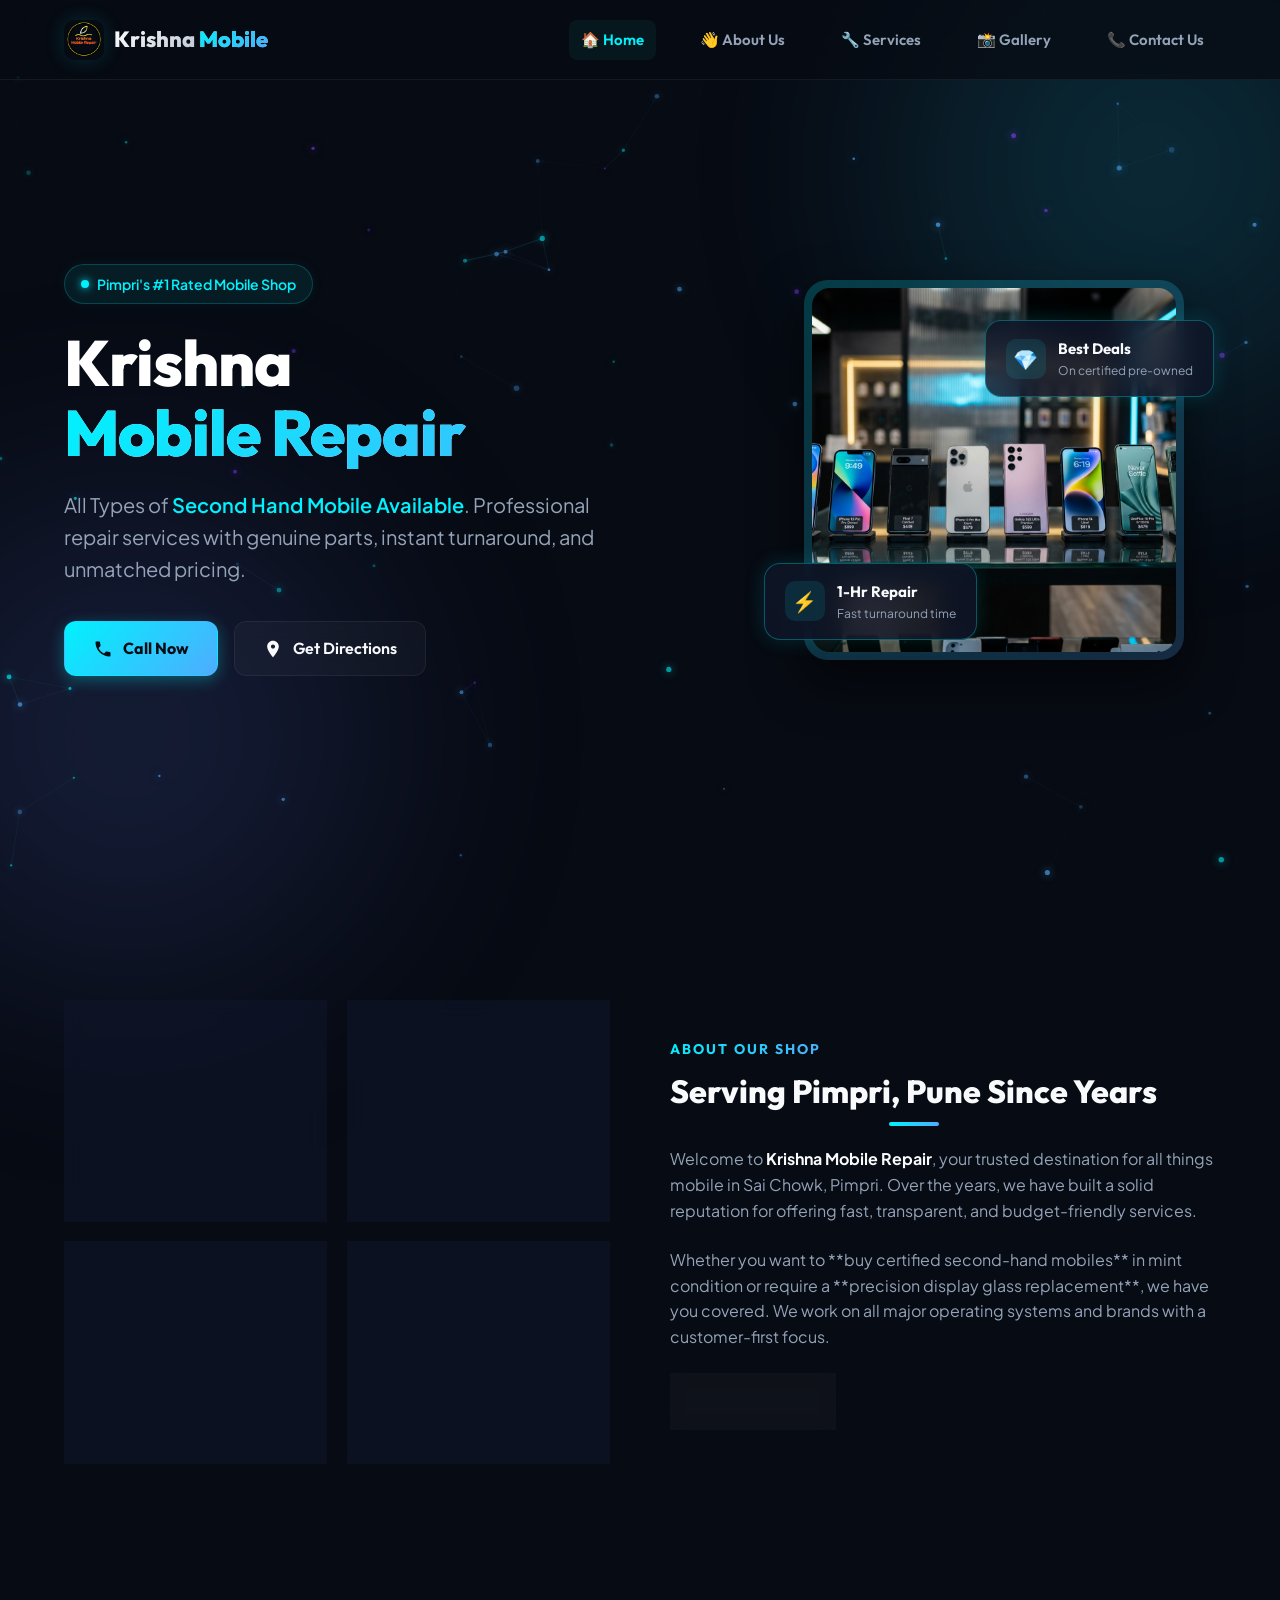
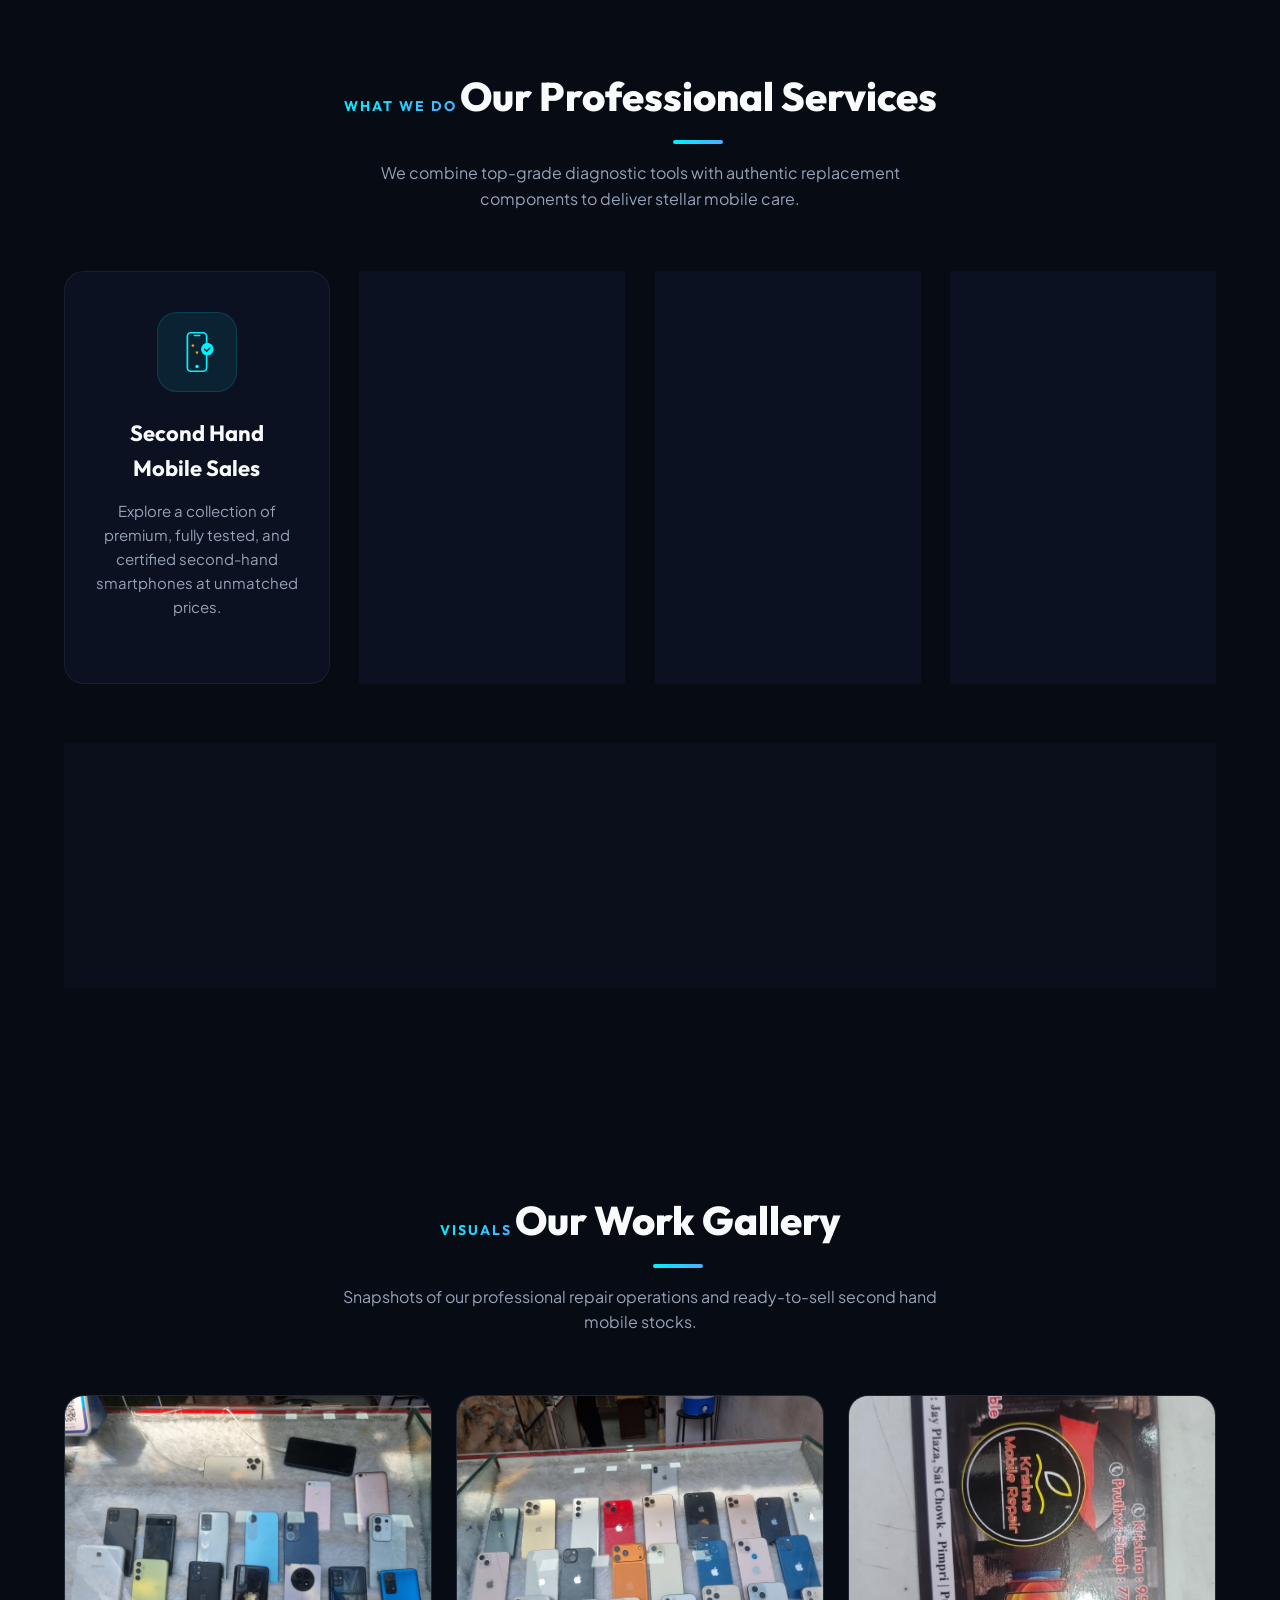
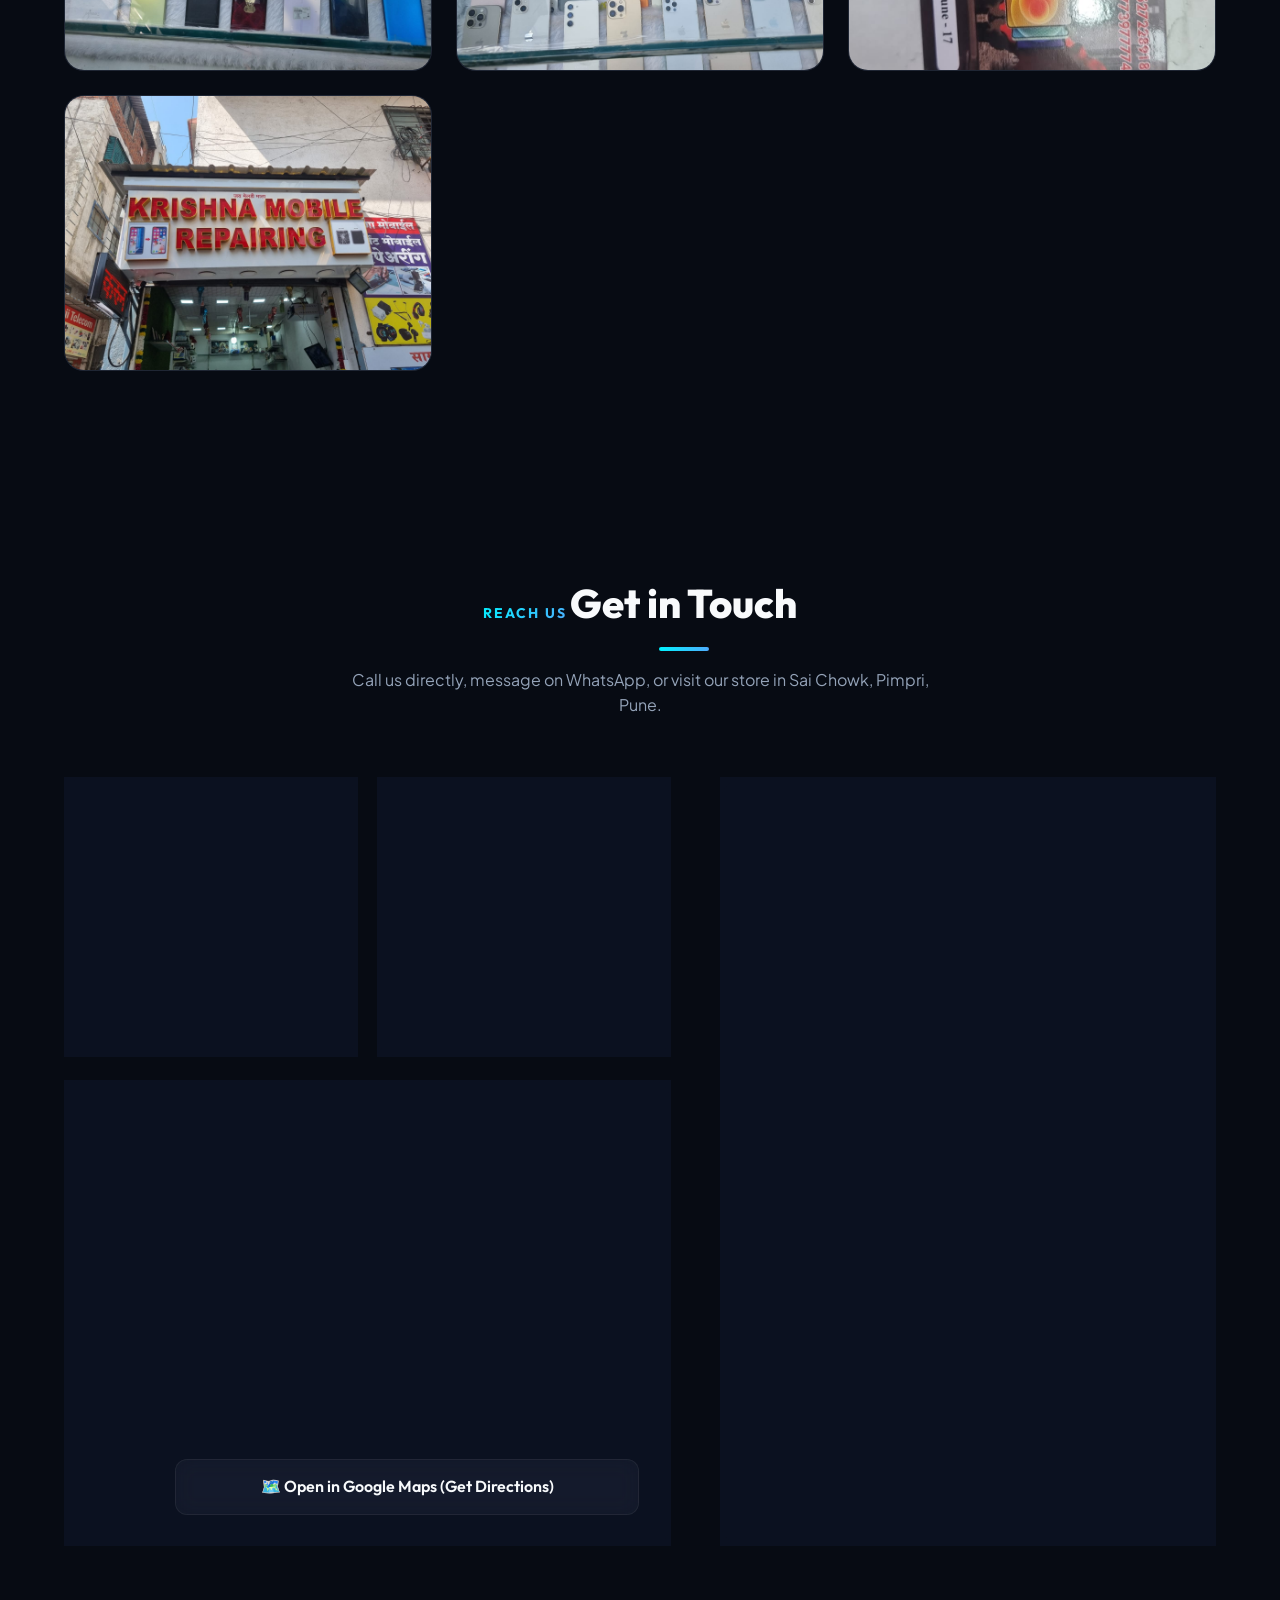
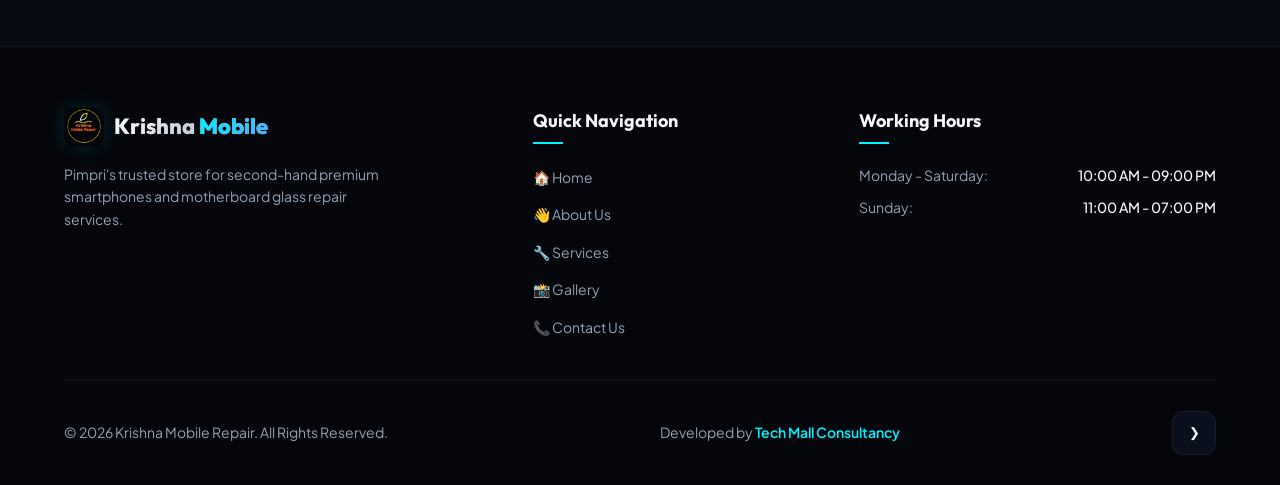
==== commit f962ff0e: "feat:update" ====
--- a/index.html
+++ b/index.html
@@ -337,62 +337,42 @@
 
       <div class="gallery-grid">
         <!-- Item 1 -->
-        <div class="gallery-item" data-src="images/micro_soldering.png">
-          <img class="gallery-img" src="images/micro_soldering.png" alt="Micro soldering on smartphone motherboard" loading="lazy">
+        <div class="gallery-item" data-src="images/shop img.jpeg">
+          <img class="gallery-img" src="images/shop img.jpeg" alt="Krishna Mobile Repair Shop Front" loading="lazy">
           <div class="gallery-overlay">
             <div class="gallery-overlay-icon">🔍</div>
-            <h4>Motherboard Repairing</h4>
-            <p>Chip-level micro soldering logic repairs</p>
+            <h4>Our Shop</h4>
+            <p>Krishna Mobile Repair Shop Front</p>
           </div>
         </div>
 
         <!-- Item 2 -->
-        <div class="gallery-item" data-src="images/screen_repair.png">
-          <img class="gallery-img" src="images/screen_repair.png" alt="Display glass change operation" loading="lazy">
+        <div class="gallery-item" data-src="images/WhatsApp Image 2026-06-02 at 10.15.49 AM.jpeg">
+          <img class="gallery-img" src="images/WhatsApp Image 2026-06-02 at 10.15.49 AM.jpeg" alt="Second Hand Mobile Collection 1" loading="lazy">
           <div class="gallery-overlay">
             <div class="gallery-overlay-icon">🔍</div>
-            <h4>OCA Glass Replacement</h4>
-            <p>High-precision touch screen laminating</p>
+            <h4>Second Hand Mobiles</h4>
+            <p>Wide range of pre-owned smartphones</p>
           </div>
         </div>
 
         <!-- Item 3 -->
-        <div class="gallery-item" data-src="images/hero_smartphones.png">
-          <img class="gallery-img" src="images/hero_smartphones.png" alt="Teardown mobile repair process" loading="lazy">
+        <div class="gallery-item" data-src="images/mobile shope details 1.jpeg">
+          <img class="gallery-img" src="images/mobile shope details 1.jpeg" alt="Second Hand Mobile Collection 2" loading="lazy">
           <div class="gallery-overlay">
             <div class="gallery-overlay-icon">🔍</div>
-            <h4>Internal Hardware Repairs</h4>
-            <p>Battery and speaker quick swap</p>
+            <h4>Premium Collection</h4>
+            <p>iPhone and premium Android devices</p>
           </div>
         </div>
 
         <!-- Item 4 -->
-        <div class="gallery-item" data-src="images/repair_tools.png">
-          <img class="gallery-img" src="images/repair_tools.png" alt="Clean repair workshop tools" loading="lazy">
+        <div class="gallery-item" data-src="images/repairing shop.jpeg">
+          <img class="gallery-img" src="images/repairing shop.jpeg" alt="Repairing Shop Inside" loading="lazy">
           <div class="gallery-overlay">
             <div class="gallery-overlay-icon">🔍</div>
-            <h4>Professional Equipment</h4>
-            <p>Advanced tooling for safe disassembly</p>
-          </div>
-        </div>
-
-        <!-- Item 5 -->
-        <div class="gallery-item" data-src="images/refurbished_phones.png">
-          <img class="gallery-img" src="images/refurbished_phones.png" alt="Pre-owned phones array" loading="lazy">
-          <div class="gallery-overlay">
-            <div class="gallery-overlay-icon">🔍</div>
-            <h4>Second Hand Stocks</h4>
-            <p>Certified pre-owned devices in pristine condition</p>
-          </div>
-        </div>
-
-        <!-- Item 6 -->
-        <div class="gallery-item" data-src="images/software_diagnostic.png">
-          <img class="gallery-img" src="images/software_diagnostic.png" alt="Tech accessories and boards" loading="lazy">
-          <div class="gallery-overlay">
-            <div class="gallery-overlay-icon">🔍</div>
-            <h4>Quality Diagnostics</h4>
-            <p>Software diagnostics and system recovery</p>
+            <h4>Repair Workshop</h4>
+            <p>Our professional repair setup</p>
           </div>
         </div>
       </div>
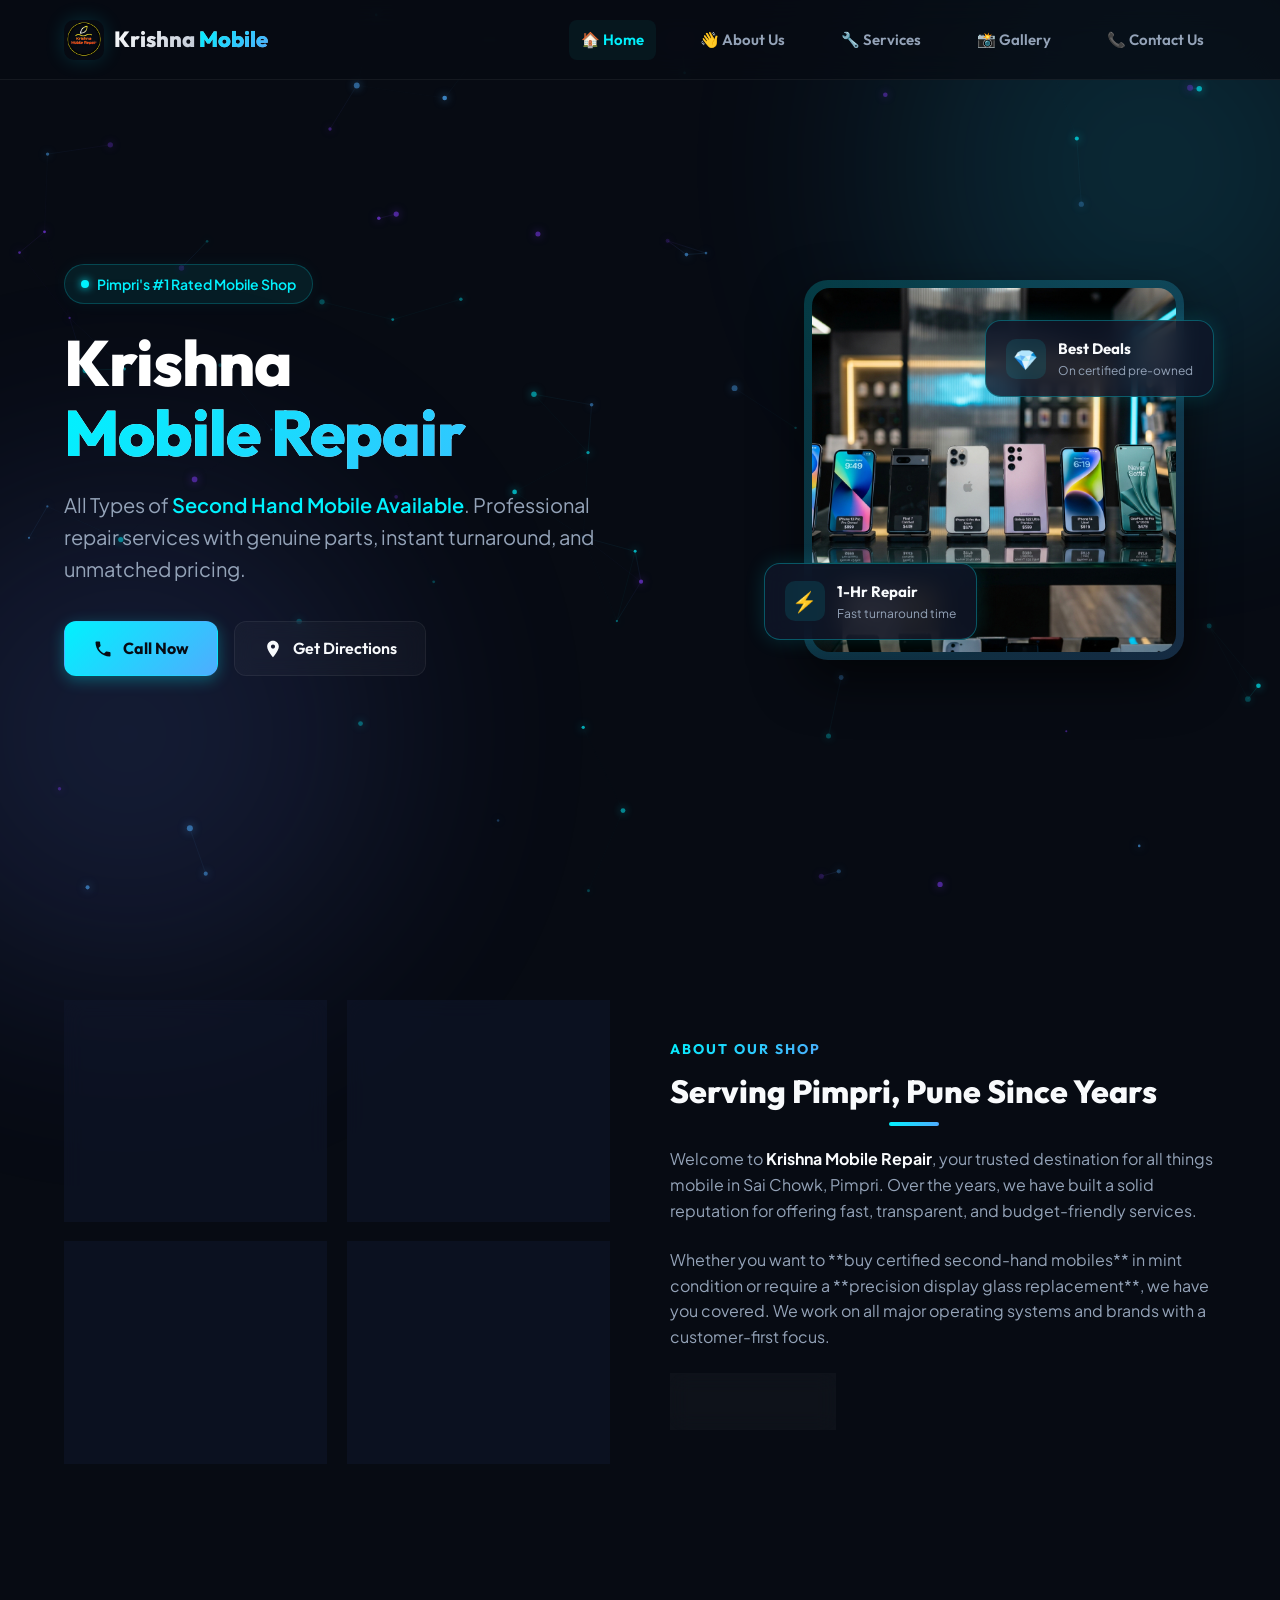
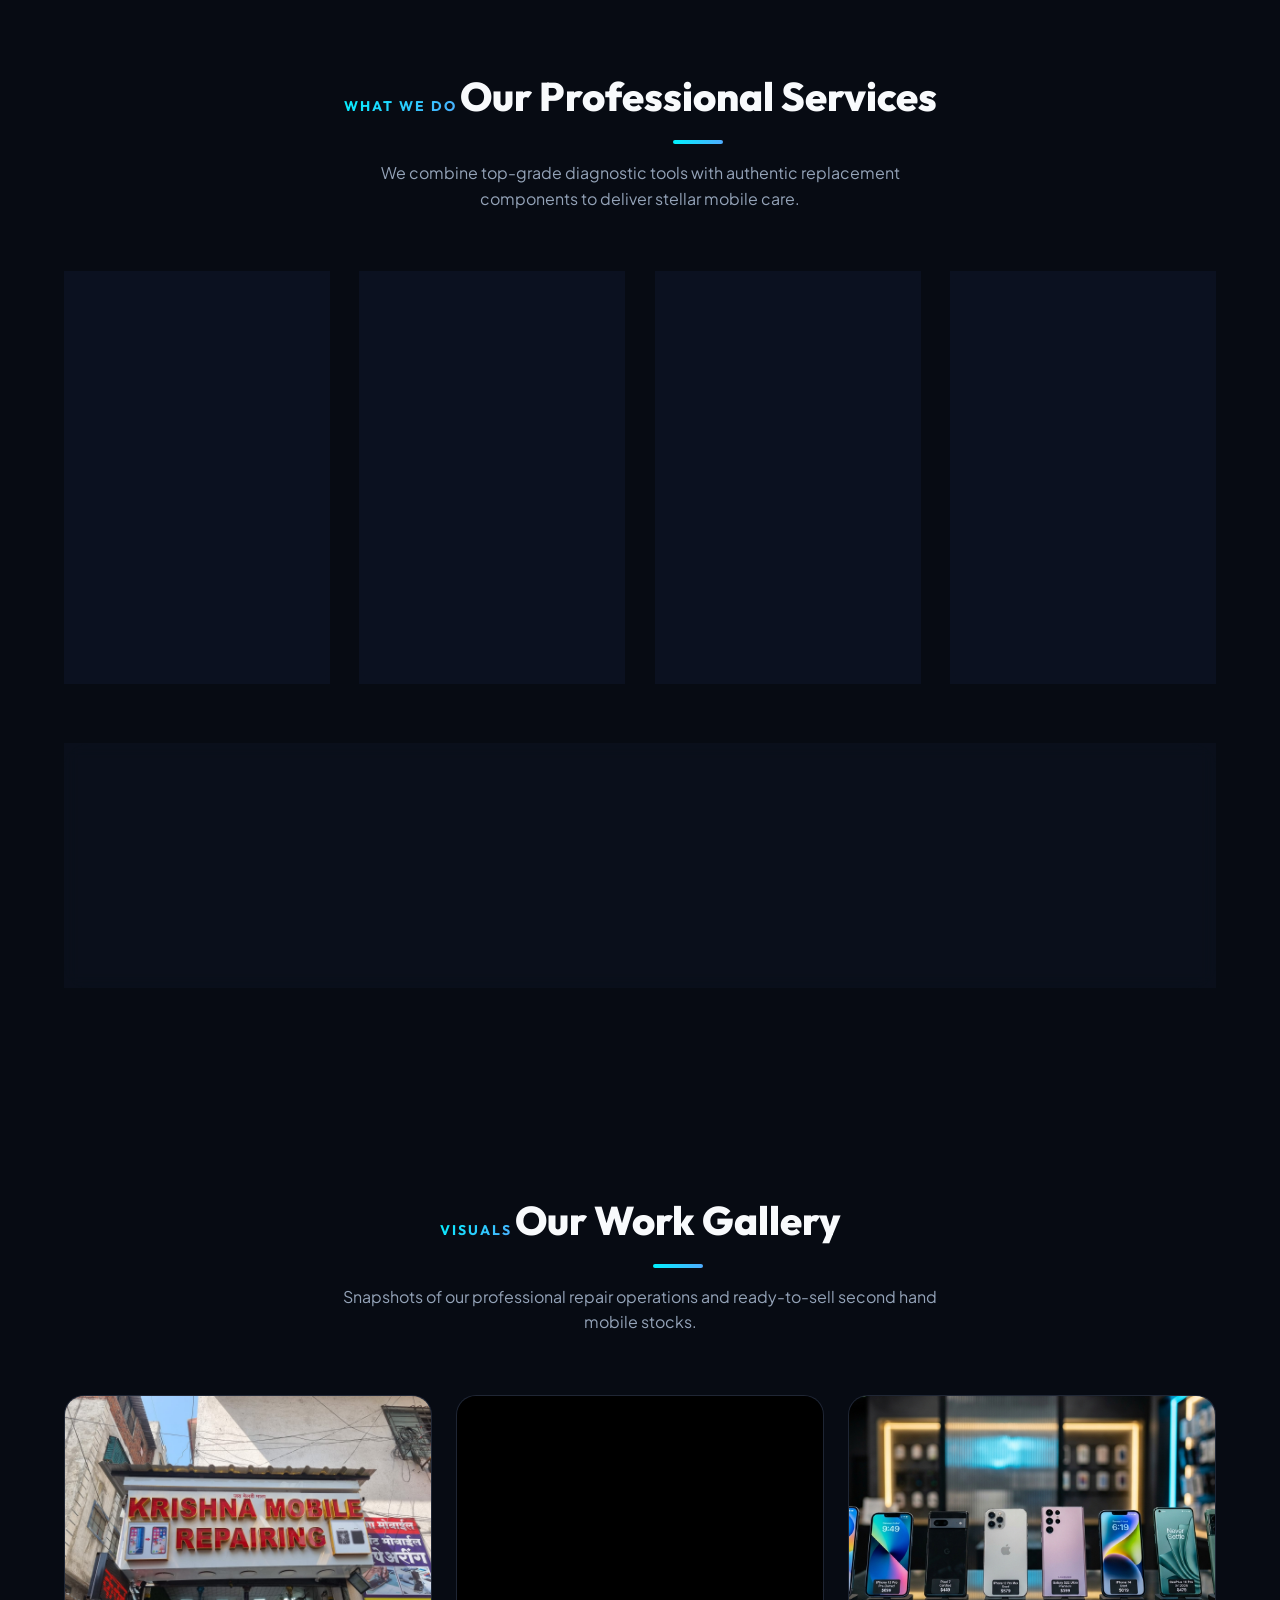
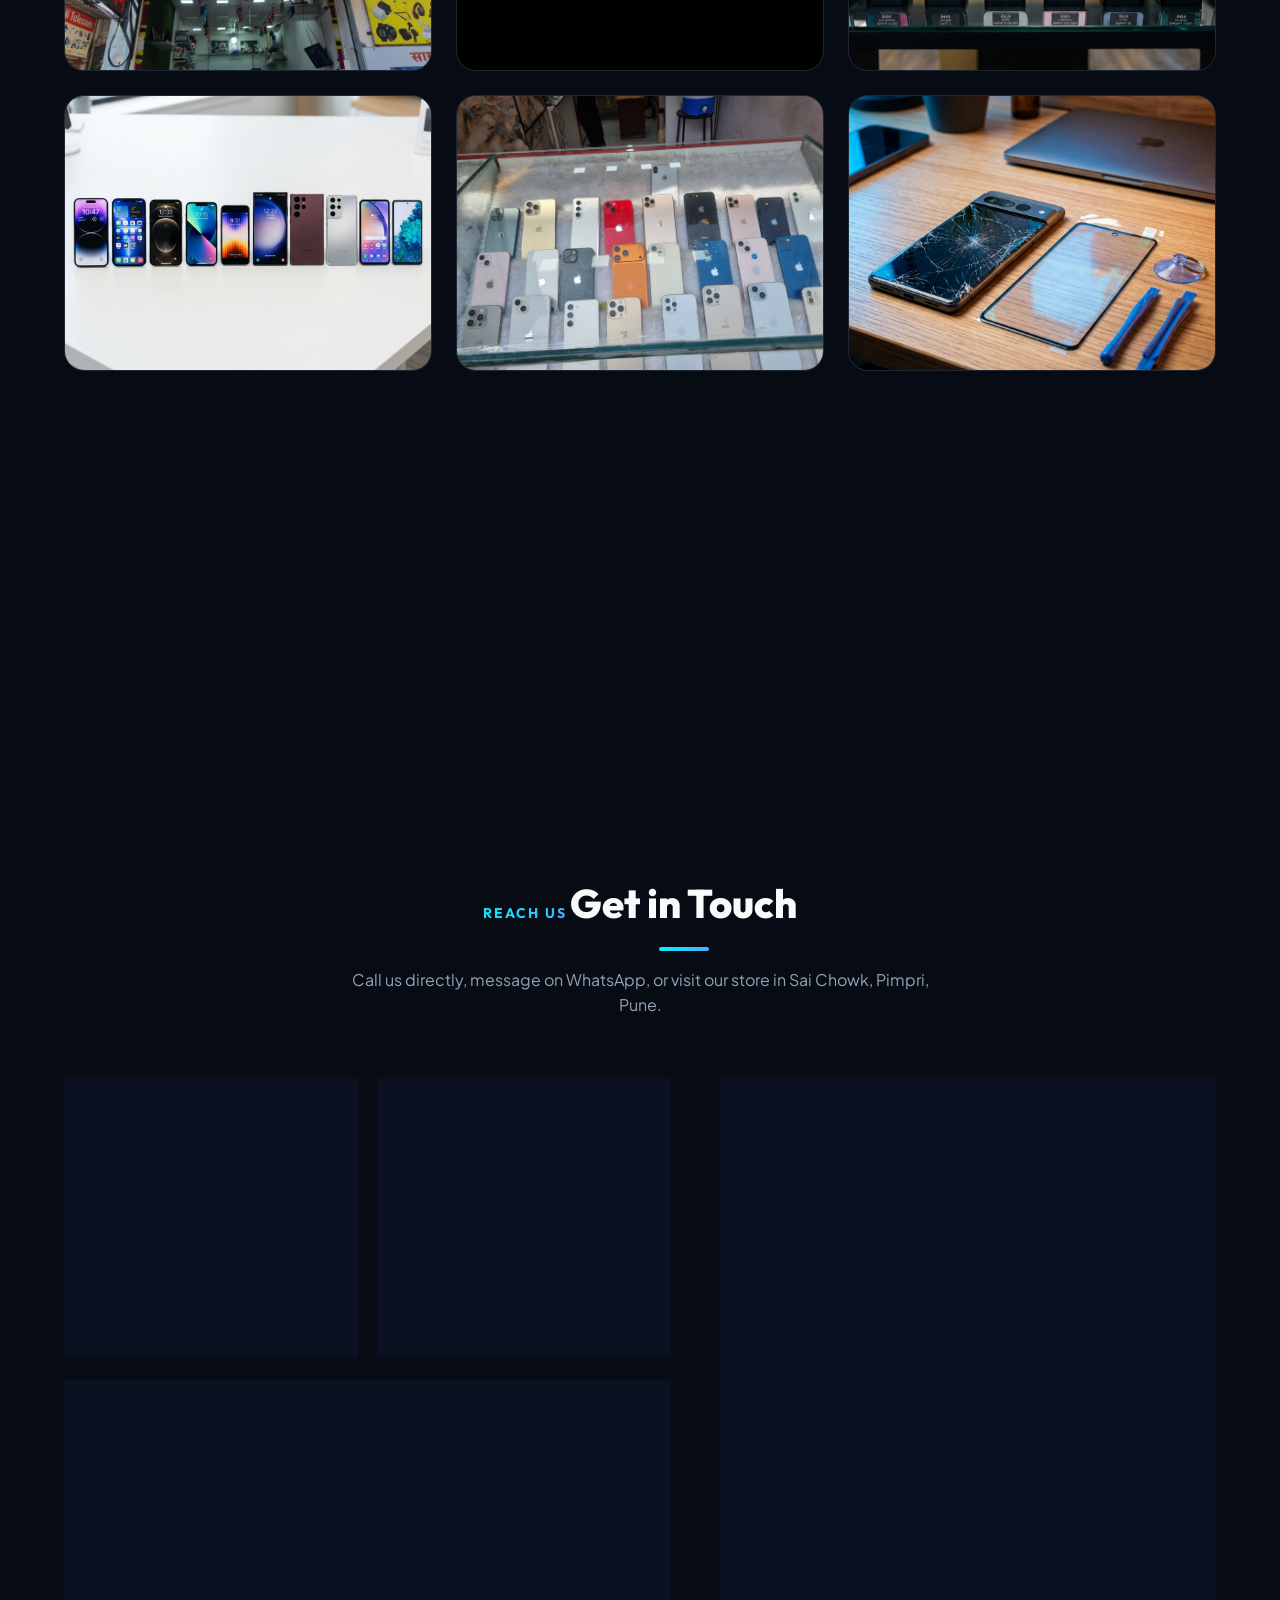
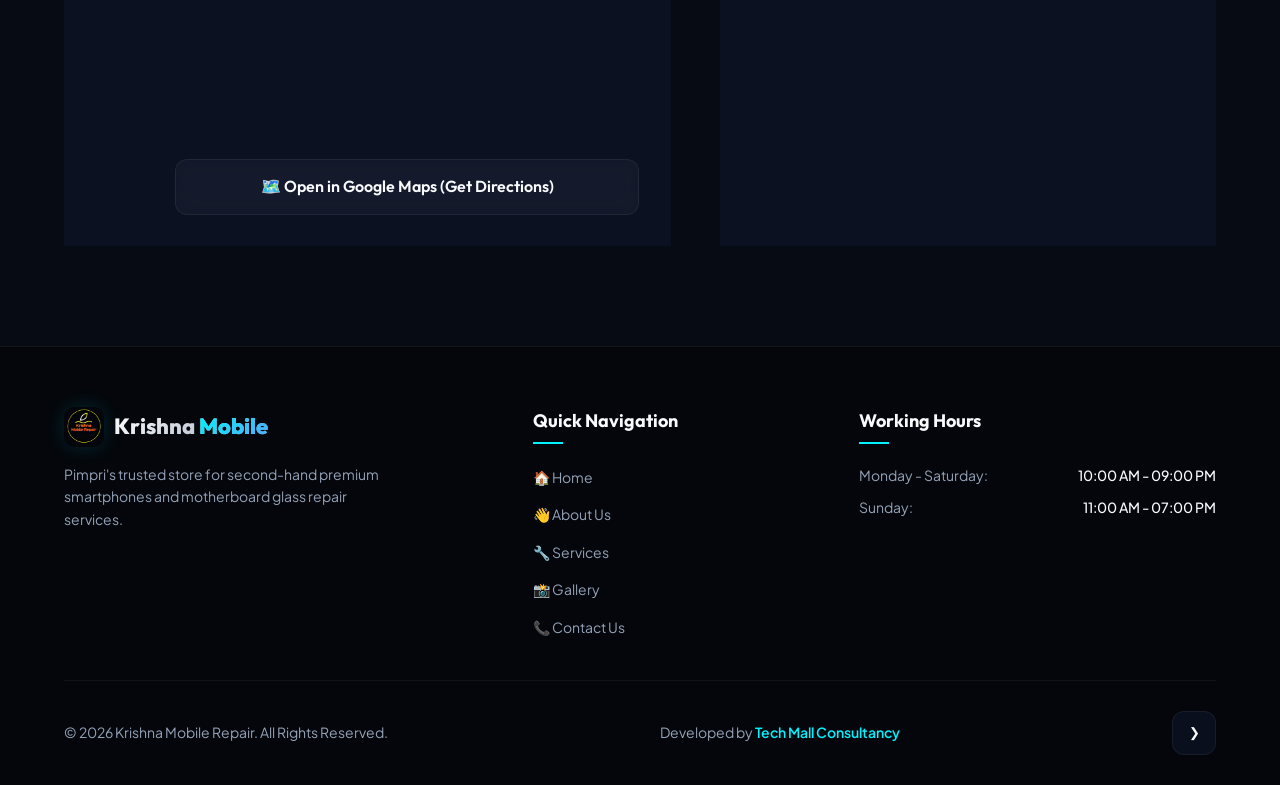
==== commit 595481f5: "feat:update" ====
--- a/index.html
+++ b/index.html
@@ -336,19 +336,49 @@
       </div>
 
       <div class="gallery-grid">
-        <!-- Item 1 -->
-        <div class="gallery-item" data-src="images/shop img.jpeg">
-          <img class="gallery-img" src="images/shop img.jpeg" alt="Krishna Mobile Repair Shop Front" loading="lazy">
-          <div class="gallery-overlay">
-            <div class="gallery-overlay-icon">🔍</div>
-            <h4>Our Shop</h4>
-            <p>Krishna Mobile Repair Shop Front</p>
-          </div>
-        </div>
-
-        <!-- Item 2 -->
+        <!-- Item 1 - Repairing Shop -->
+        <div class="gallery-item" data-src="images/repairing shop.jpeg">
+          <img class="gallery-img" src="images/repairing shop.jpeg" alt="Repairing Shop Inside" loading="lazy">
+          <div class="gallery-overlay">
+            <div class="gallery-overlay-icon">🔍</div>
+            <h4>Repair Workshop</h4>
+            <p>Our professional repair setup</p>
+          </div>
+        </div>
+
+        <!-- Item 2 - Repair Workshop Video -->
+        <div class="gallery-item" data-src="images/Repair Workshop.mp4">
+          <video class="gallery-img" src="images/Repair Workshop.mp4" muted loop autoplay playsinline loading="lazy"></video>
+          <div class="gallery-overlay">
+            <div class="gallery-overlay-icon">▶️</div>
+            <h4>Repair Workshop Video</h4>
+            <p>Watch our repair process</p>
+          </div>
+        </div>
+
+        <!-- Item 3 - Hero Smartphones -->
+        <div class="gallery-item" data-src="images/hero_smartphones.png">
+          <img class="gallery-img" src="images/hero_smartphones.png" alt="Hero Smartphones Collection" loading="lazy">
+          <div class="gallery-overlay">
+            <div class="gallery-overlay-icon">🔍</div>
+            <h4>Smartphone Collection</h4>
+            <p>Premium second-hand smartphones</p>
+          </div>
+        </div>
+
+        <!-- Item 4 - Refurbished Phones -->
+        <div class="gallery-item" data-src="images/refurbished_phones.png">
+          <img class="gallery-img" src="images/refurbished_phones.png" alt="Refurbished Phones" loading="lazy">
+          <div class="gallery-overlay">
+            <div class="gallery-overlay-icon">🔍</div>
+            <h4>Refurbished Phones</h4>
+            <p>Certified refurbished devices</p>
+          </div>
+        </div>
+
+        <!-- Item 5 - WhatsApp Image -->
         <div class="gallery-item" data-src="images/WhatsApp Image 2026-06-02 at 10.15.49 AM.jpeg">
-          <img class="gallery-img" src="images/WhatsApp Image 2026-06-02 at 10.15.49 AM.jpeg" alt="Second Hand Mobile Collection 1" loading="lazy">
+          <img class="gallery-img" src="images/WhatsApp Image 2026-06-02 at 10.15.49 AM.jpeg" alt="Second Hand Mobile Collection" loading="lazy">
           <div class="gallery-overlay">
             <div class="gallery-overlay-icon">🔍</div>
             <h4>Second Hand Mobiles</h4>
@@ -356,23 +386,43 @@
           </div>
         </div>
 
-        <!-- Item 3 -->
-        <div class="gallery-item" data-src="images/mobile shope details 1.jpeg">
-          <img class="gallery-img" src="images/mobile shope details 1.jpeg" alt="Second Hand Mobile Collection 2" loading="lazy">
-          <div class="gallery-overlay">
-            <div class="gallery-overlay-icon">🔍</div>
-            <h4>Premium Collection</h4>
-            <p>iPhone and premium Android devices</p>
-          </div>
-        </div>
-
-        <!-- Item 4 -->
-        <div class="gallery-item" data-src="images/repairing shop.jpeg">
-          <img class="gallery-img" src="images/repairing shop.jpeg" alt="Repairing Shop Inside" loading="lazy">
-          <div class="gallery-overlay">
-            <div class="gallery-overlay-icon">🔍</div>
-            <h4>Repair Workshop</h4>
-            <p>Our professional repair setup</p>
+        <!-- Item 6 - Screen Repair -->
+        <div class="gallery-item" data-src="images/screen_repair.png">
+          <img class="gallery-img" src="images/screen_repair.png" alt="Screen Repair" loading="lazy">
+          <div class="gallery-overlay">
+            <div class="gallery-overlay-icon">🔍</div>
+            <h4>Screen Repair</h4>
+            <p>Professional screen replacement</p>
+          </div>
+        </div>
+
+        <!-- Item 7 - Repair Tools -->
+        <div class="gallery-item" data-src="images/repair_tools.png">
+          <img class="gallery-img" src="images/repair_tools.png" alt="Repair Tools" loading="lazy">
+          <div class="gallery-overlay">
+            <div class="gallery-overlay-icon">🔍</div>
+            <h4>Repair Tools</h4>
+            <p>Professional repair equipment</p>
+          </div>
+        </div>
+
+        <!-- Item 8 - Micro Soldering (Extra 1) -->
+        <div class="gallery-item" data-src="images/micro_soldering.png">
+          <img class="gallery-img" src="images/micro_soldering.png" alt="Micro Soldering" loading="lazy">
+          <div class="gallery-overlay">
+            <div class="gallery-overlay-icon">🔍</div>
+            <h4>Micro Soldering</h4>
+            <p>Chip-level motherboard repairs</p>
+          </div>
+        </div>
+
+        <!-- Item 9 - Software Diagnostic (Extra 2) -->
+        <div class="gallery-item" data-src="images/software_diagnostic.png">
+          <img class="gallery-img" src="images/software_diagnostic.png" alt="Software Diagnostic" loading="lazy">
+          <div class="gallery-overlay">
+            <div class="gallery-overlay-icon">🔍</div>
+            <h4>Software Diagnostic</h4>
+            <p>Software repairs and diagnostics</p>
           </div>
         </div>
       </div>
@@ -382,10 +432,11 @@
   <!-- LIGHTBOX MODAL -->
   <div id="lightbox" class="lightbox" aria-hidden="true" role="dialog">
     <button id="lightboxClose" class="lightbox-close" aria-label="Close Lightbox">&times;</button>
-    <button id="lightboxPrev" class="lightbox-nav lightbox-prev" aria-label="Previous Image">&#10094;</button>
-    <button id="lightboxNext" class="lightbox-nav lightbox-next" aria-label="Next Image">&#10095;</button>
+    <button id="lightboxPrev" class="lightbox-nav lightbox-prev" aria-label="Previous Item">&#10094;</button>
+    <button id="lightboxNext" class="lightbox-nav lightbox-next" aria-label="Next Item">&#10095;</button>
     <div class="lightbox-content">
-      <img id="lightboxImg" class="lightbox-img" src="" alt="Zoomed view">
+      <img id="lightboxImg" class="lightbox-img" src="" alt="Zoomed view" style="display: none;">
+      <video id="lightboxVideo" class="lightbox-img" controls style="display: none;"></video>
       <div class="lightbox-caption">
         <h4 id="lightboxTitle"></h4>
         <p id="lightboxDesc"></p>
--- a/style.css
+++ b/style.css
@@ -803,6 +803,10 @@
   transition: transform 0.6s cubic-bezier(0.16, 1, 0.3, 1);
 }
 
+.gallery-item video {
+  background-color: #000;
+}
+
 .gallery-overlay {
   position: absolute;
   top: 0;
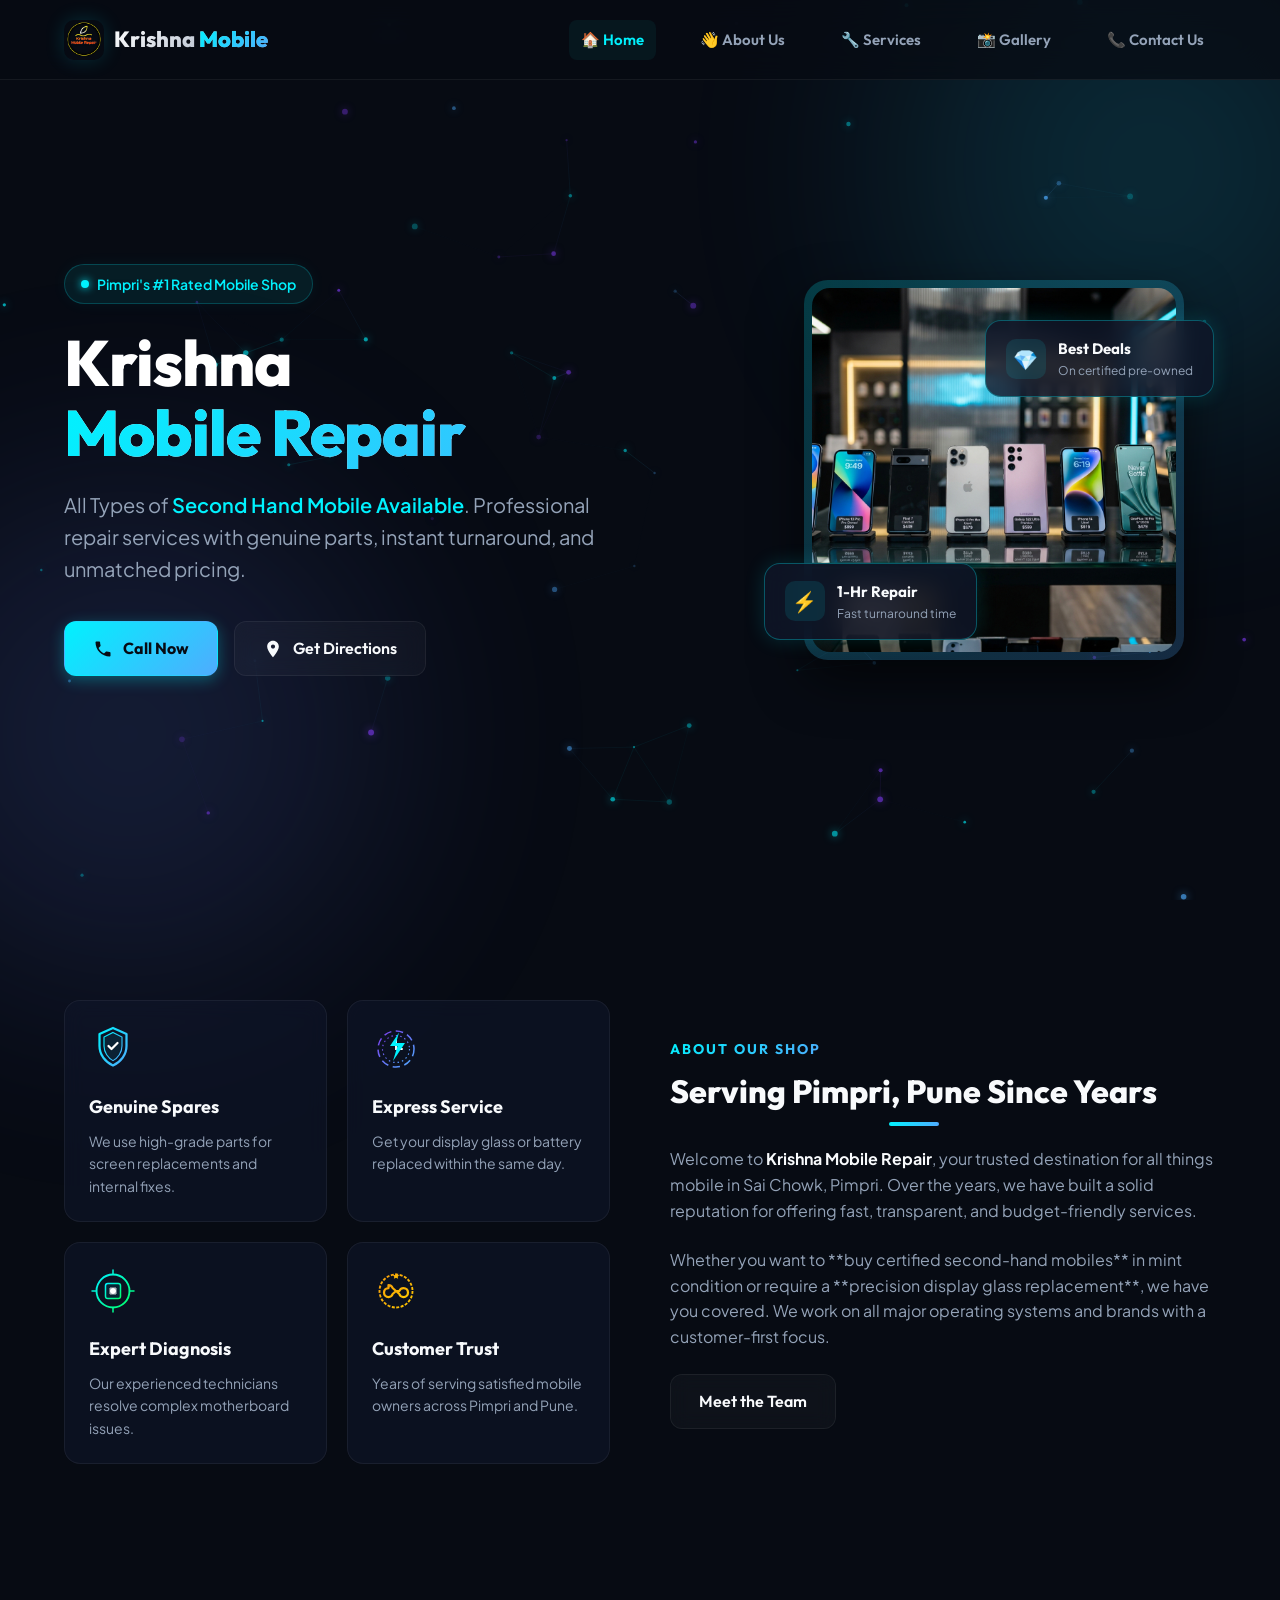
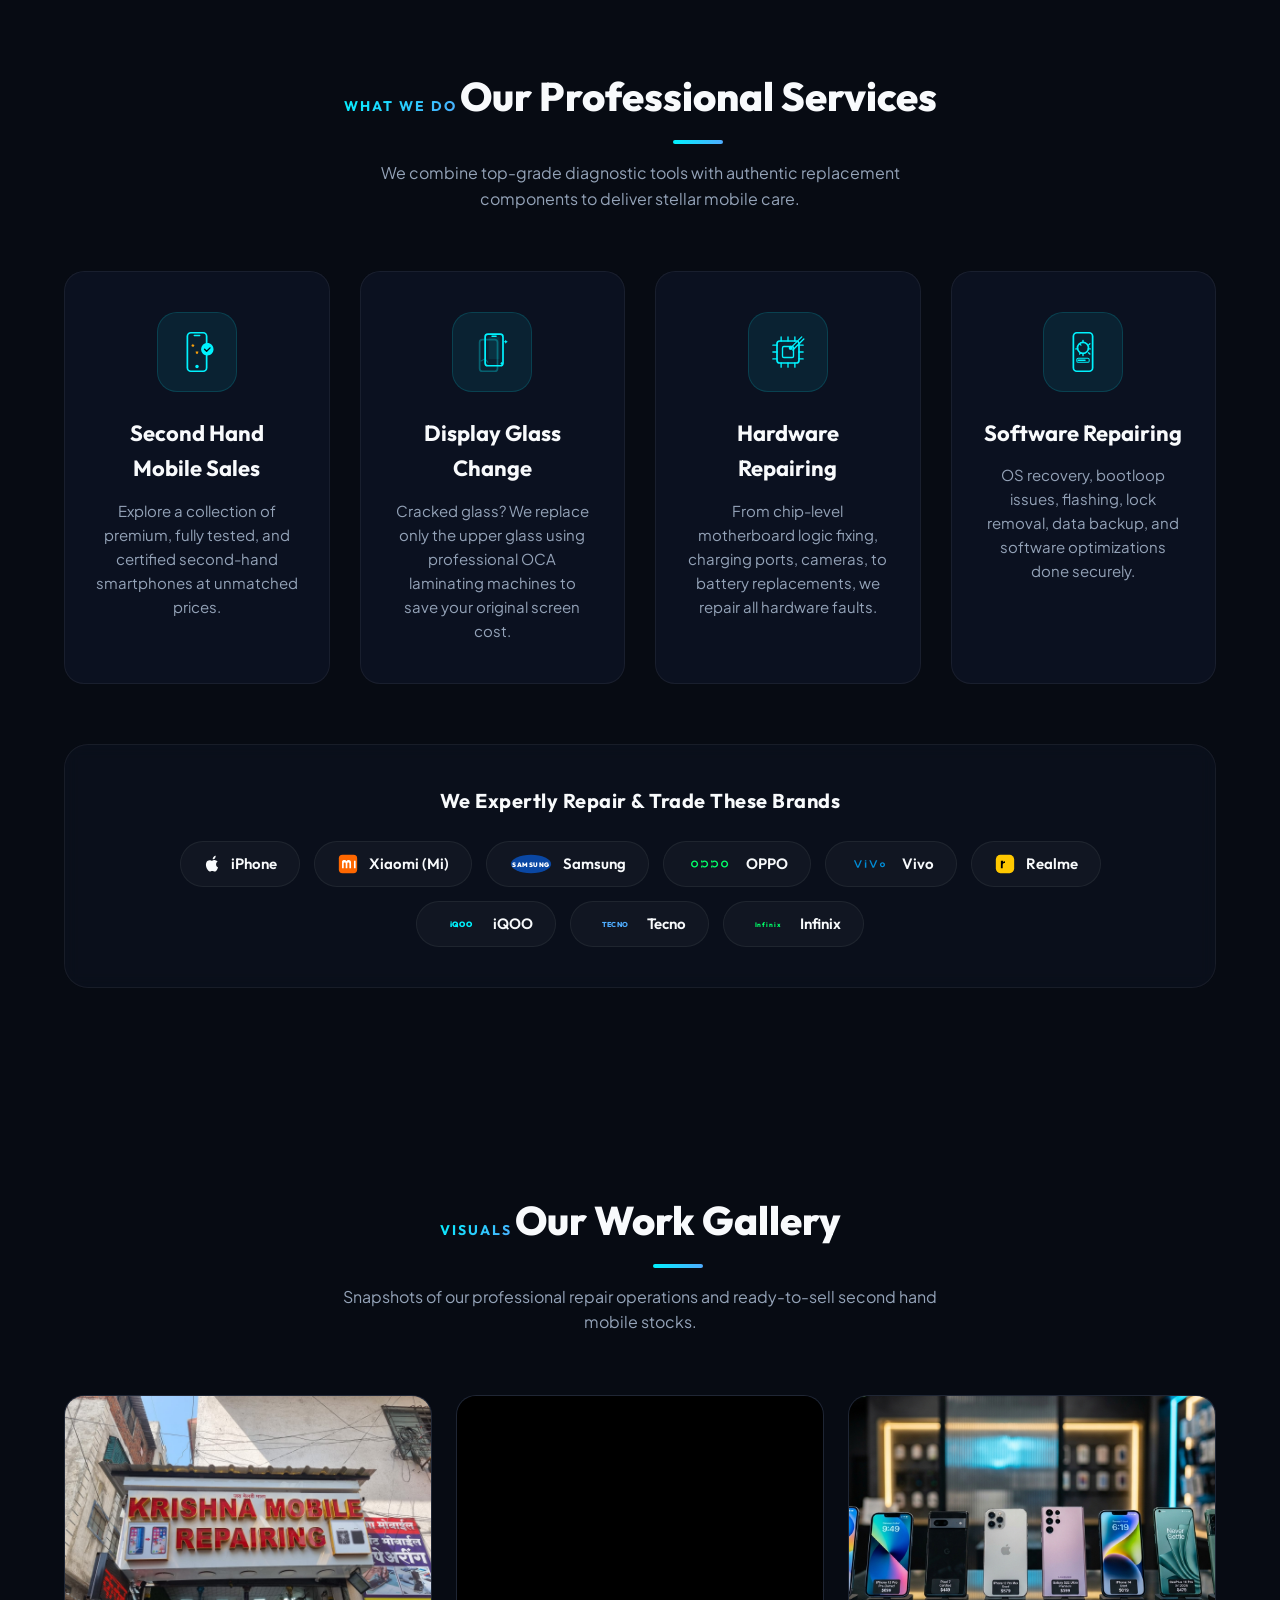
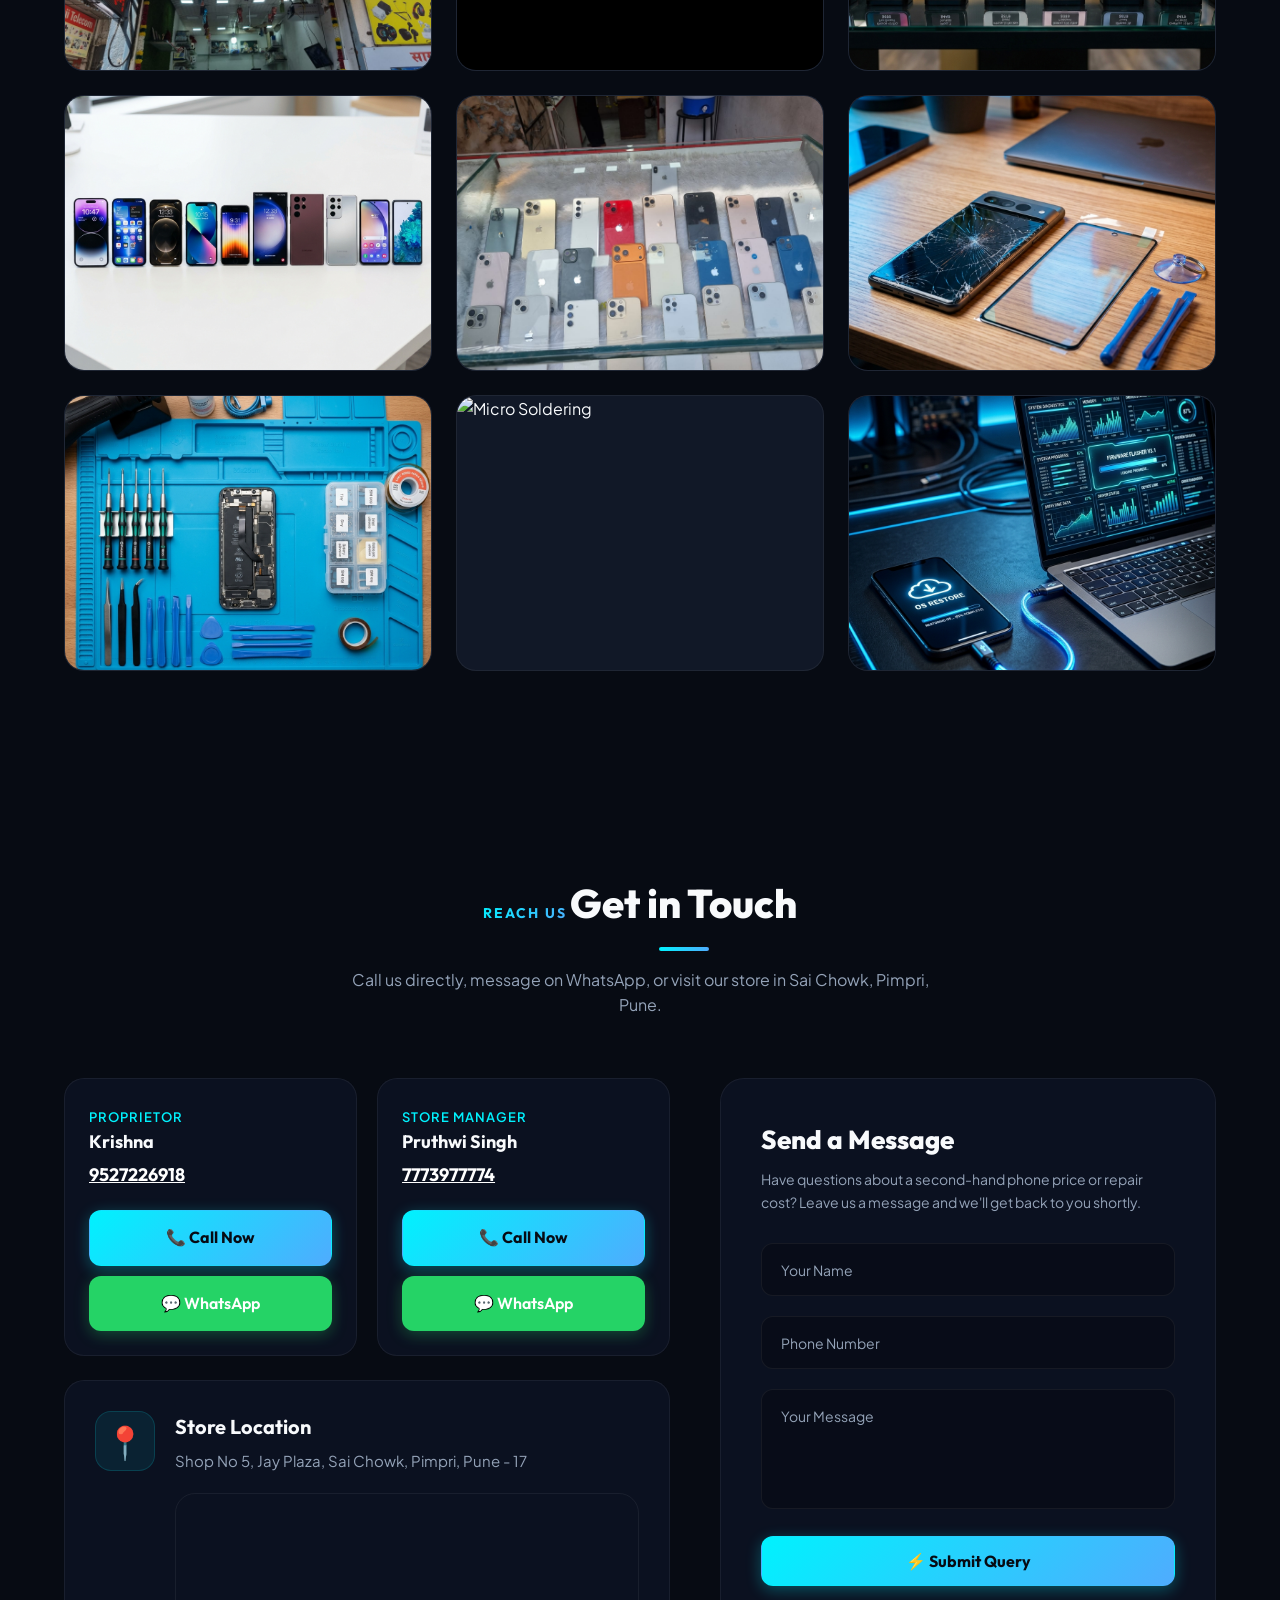
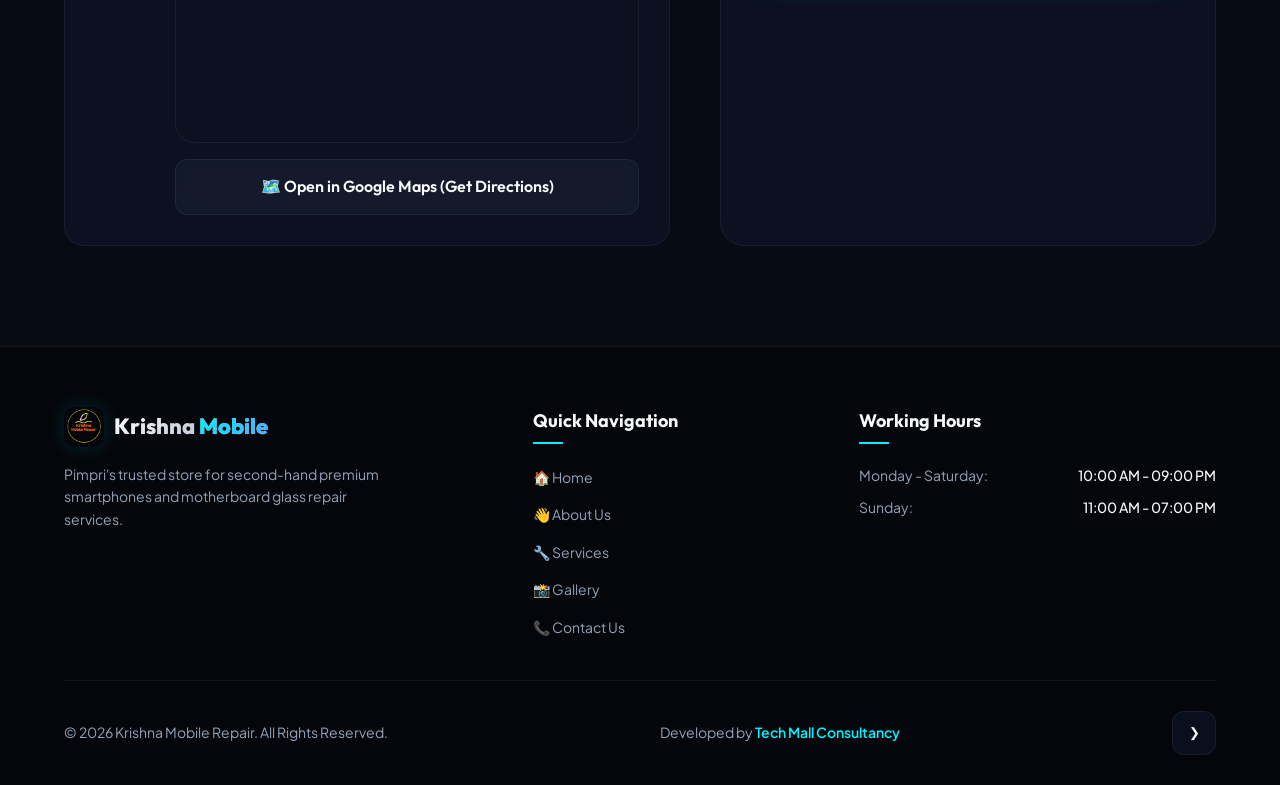
==== commit 375f8129: "feat:update" ====
--- a/index.html
+++ b/index.html
@@ -341,8 +341,8 @@
           <img class="gallery-img" src="images/repairing shop.jpeg" alt="Repairing Shop Inside" loading="lazy">
           <div class="gallery-overlay">
             <div class="gallery-overlay-icon">🔍</div>
-            <h4>Repair Workshop</h4>
-            <p>Our professional repair setup</p>
+            <h4>Mobile Shop</h4>
+            <p>Your Trusted Mobile Repair & Accessories Store </p>
           </div>
         </div>
 
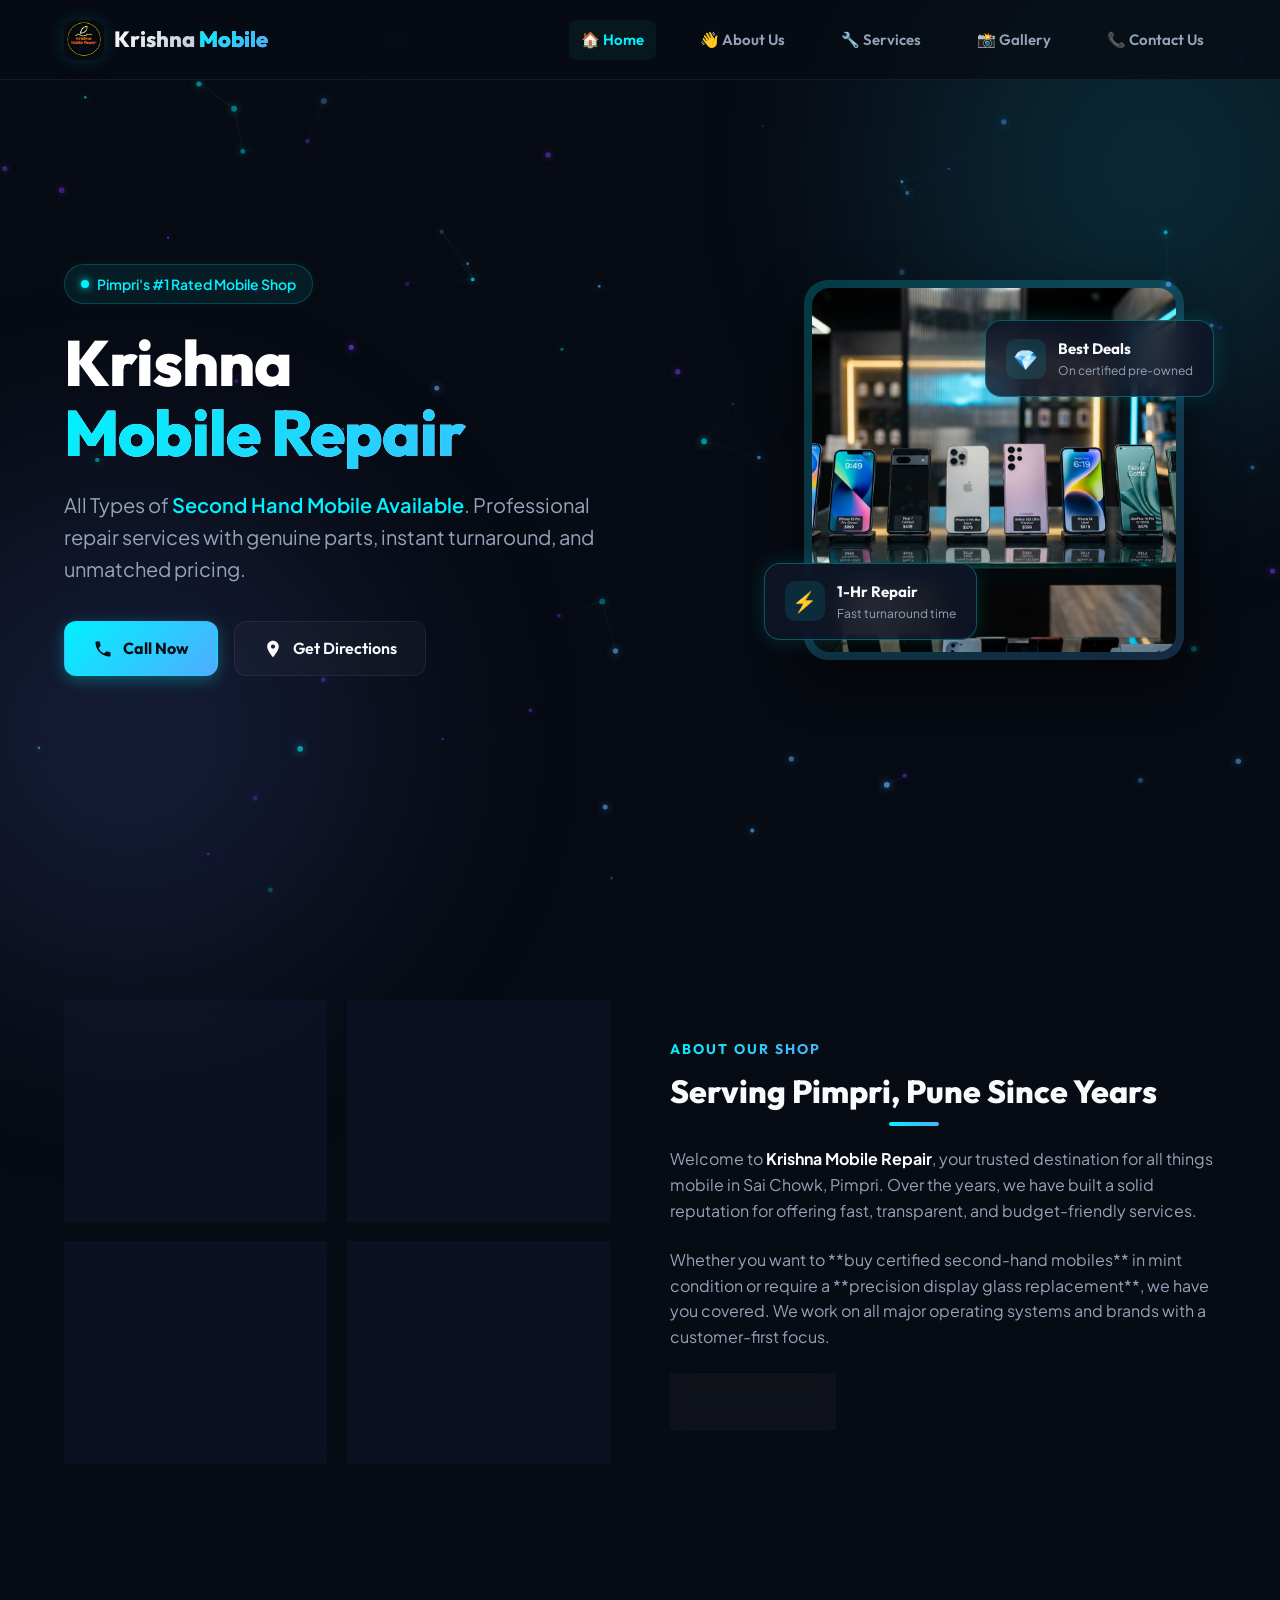
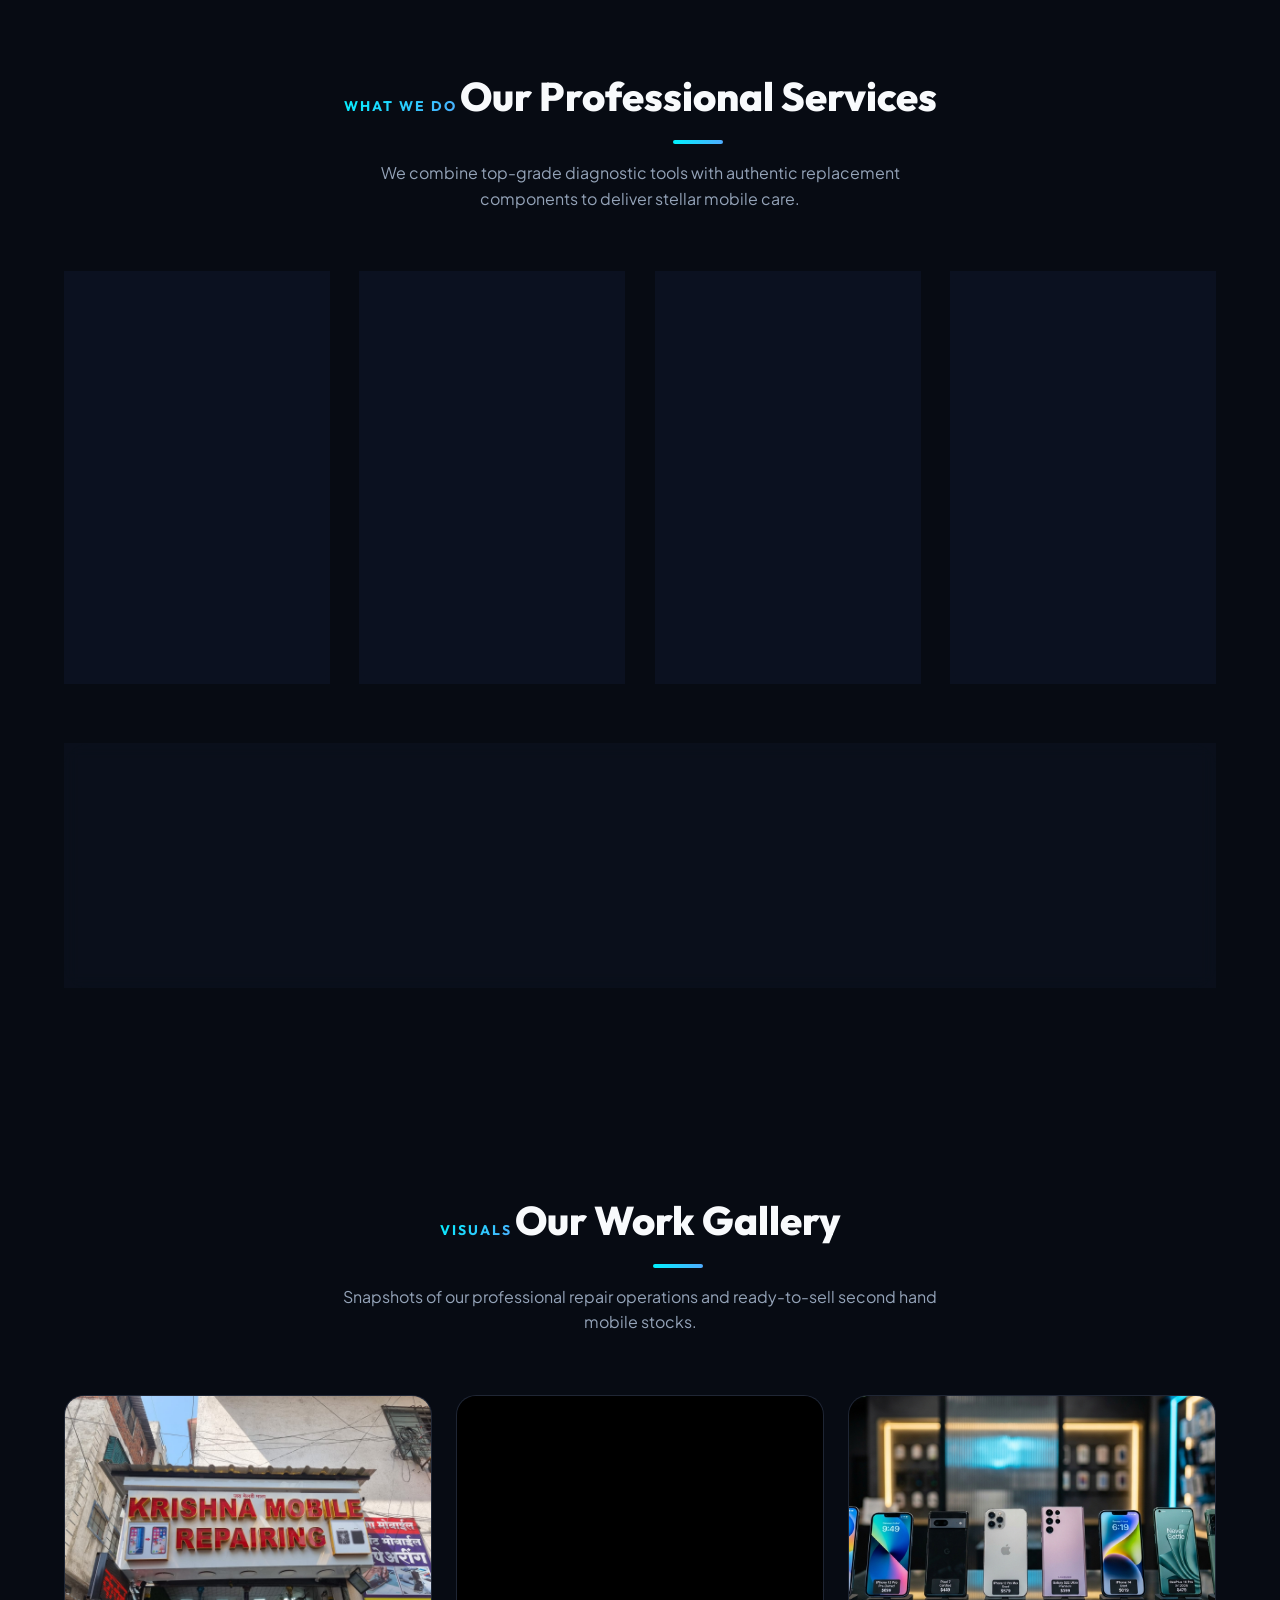
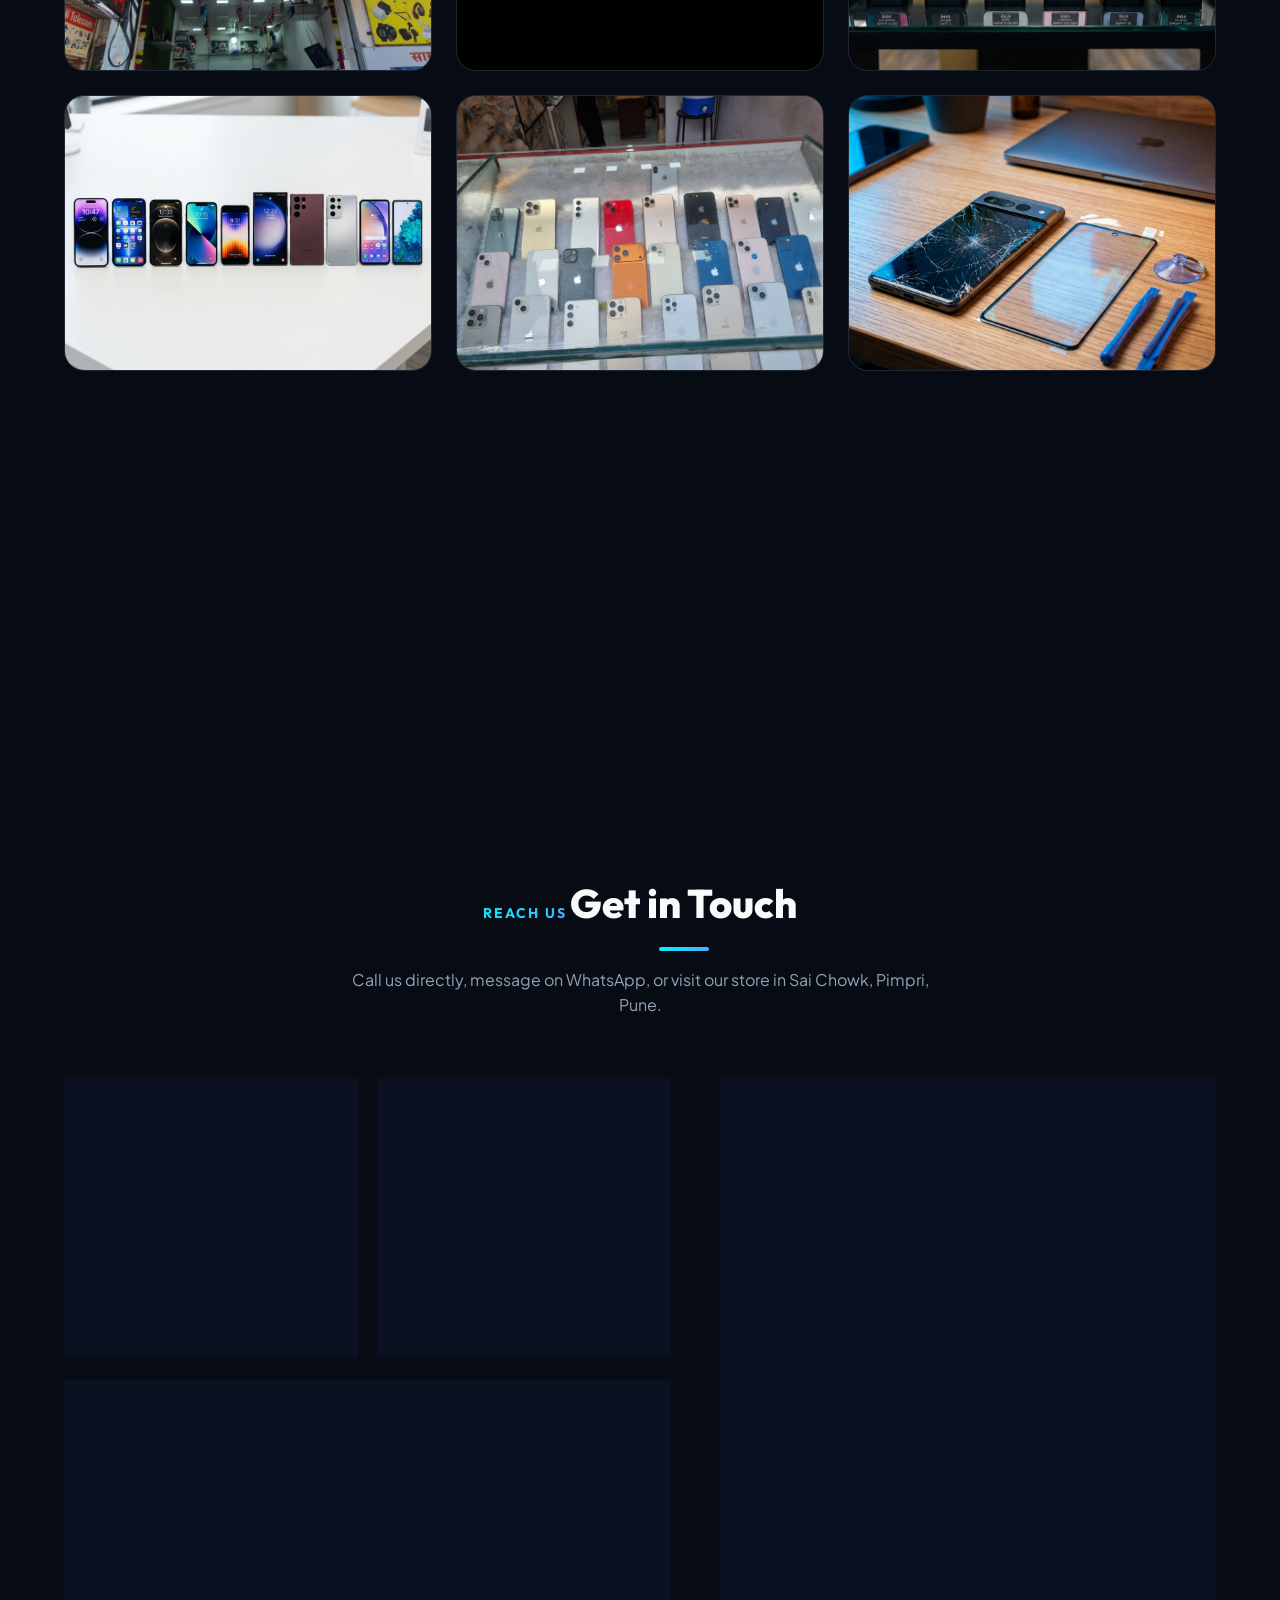
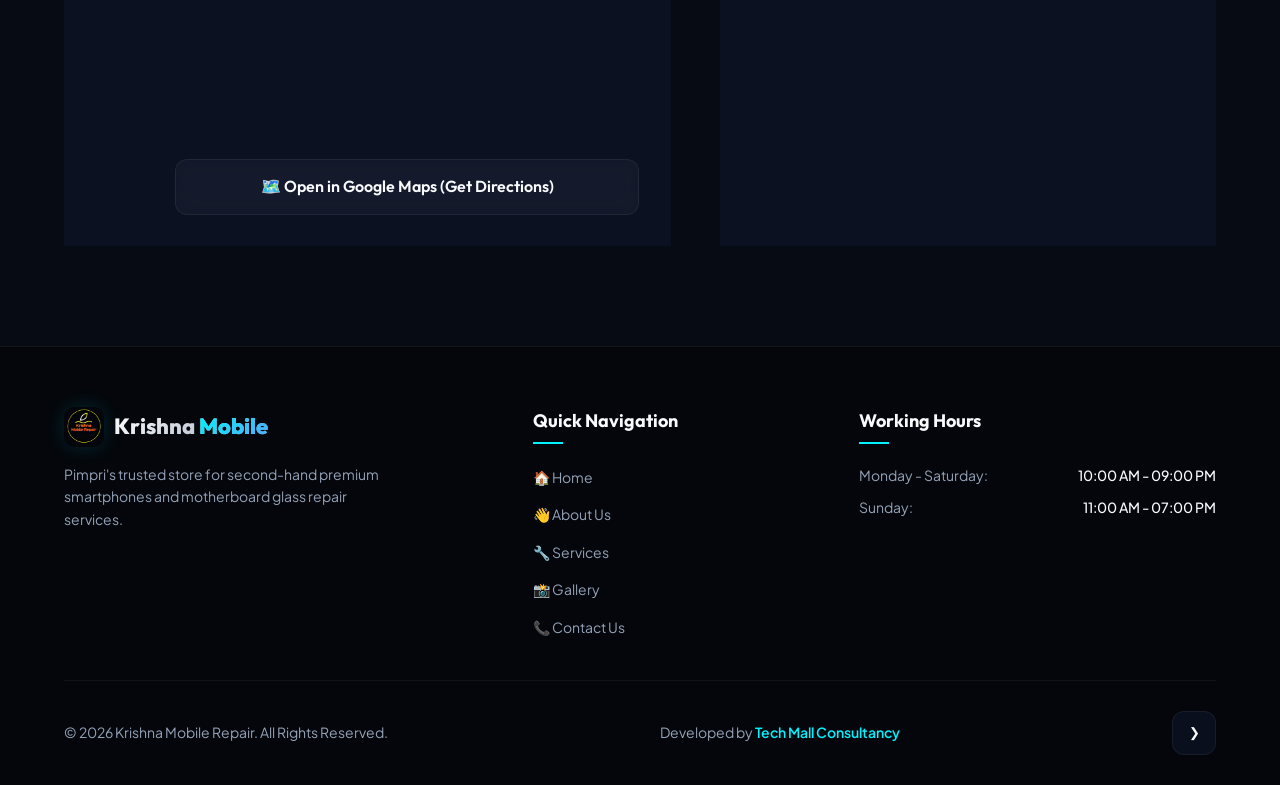
==== commit 89d527c9: "feat:update micro solding imge" ====
--- a/index.html
+++ b/index.html
@@ -407,7 +407,7 @@
         </div>
 
         <!-- Item 8 - Micro Soldering (Extra 1) -->
-        <div class="gallery-item" data-src="images/micro_soldering.png">
+        <div class="gallery-item" data-src="./images../micro_soldering.png">
           <img class="gallery-img" src="images/micro_soldering.png" alt="Micro Soldering" loading="lazy">
           <div class="gallery-overlay">
             <div class="gallery-overlay-icon">🔍</div>
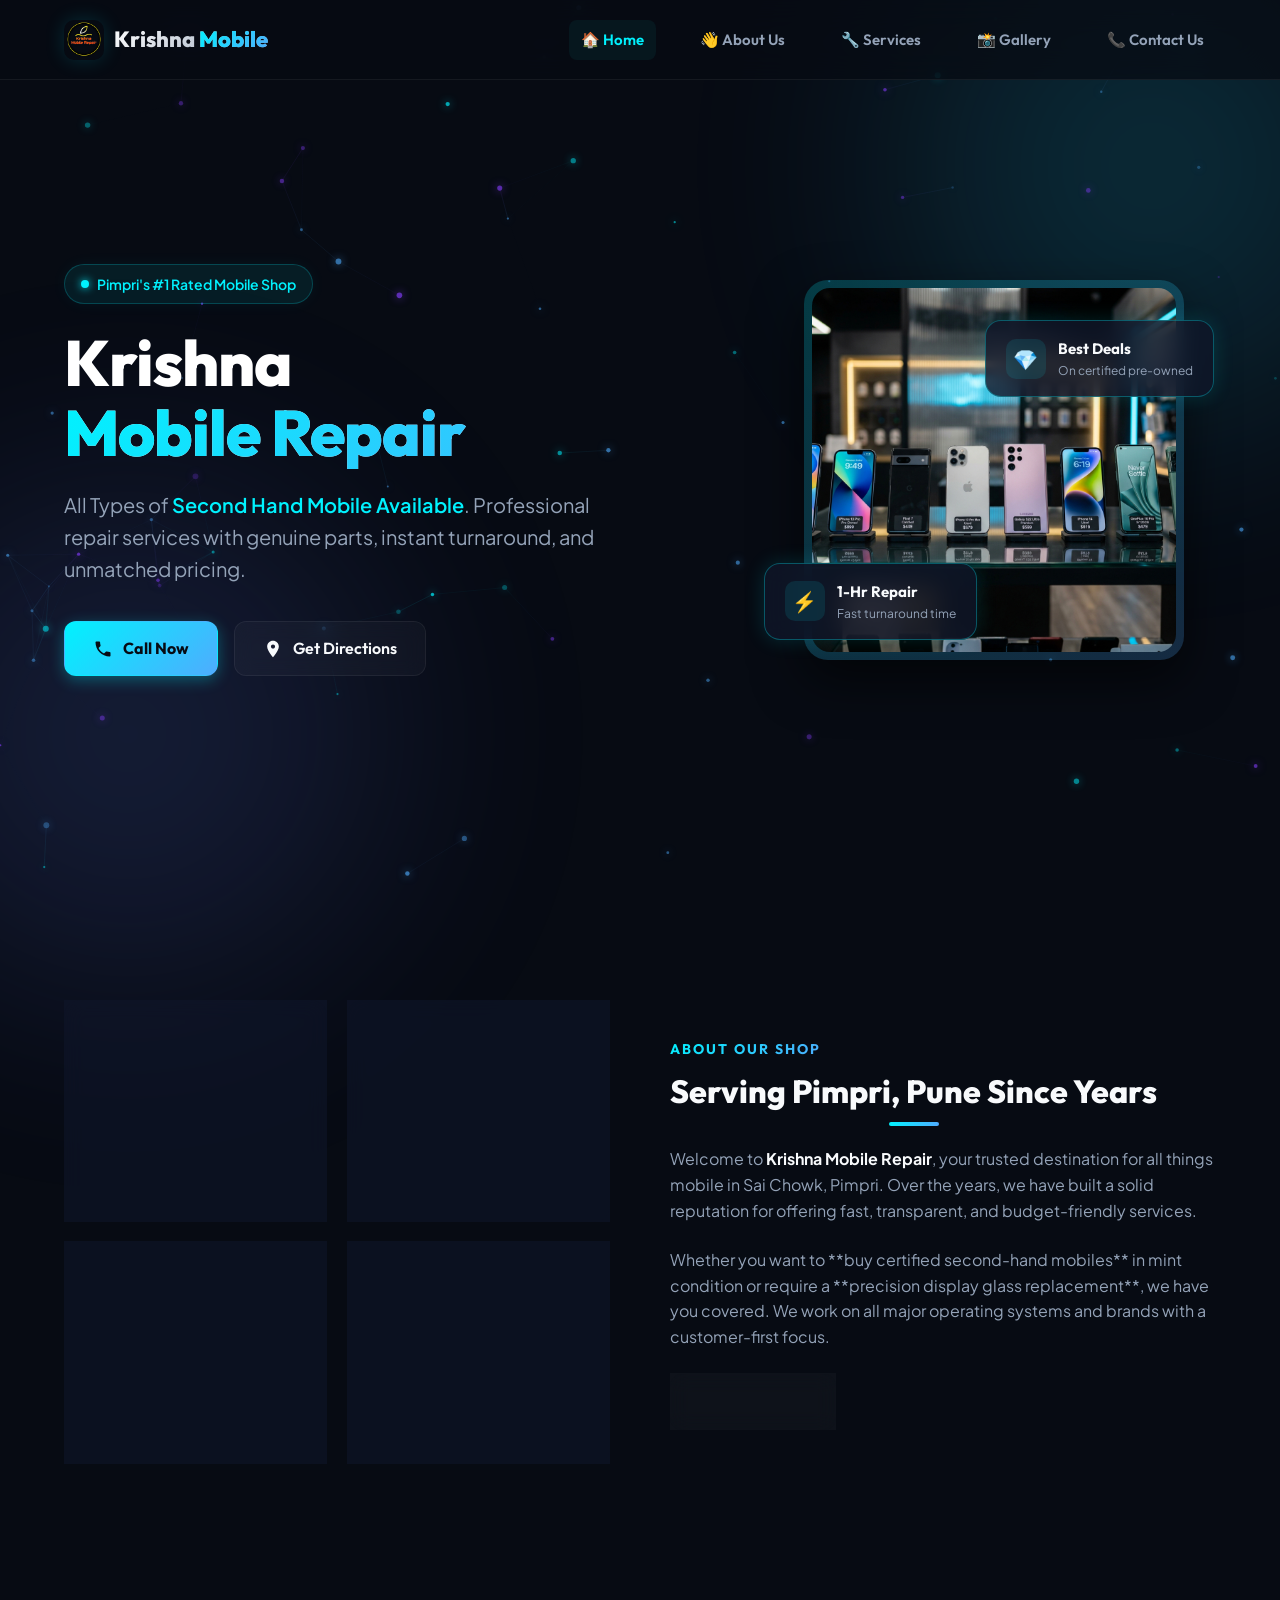
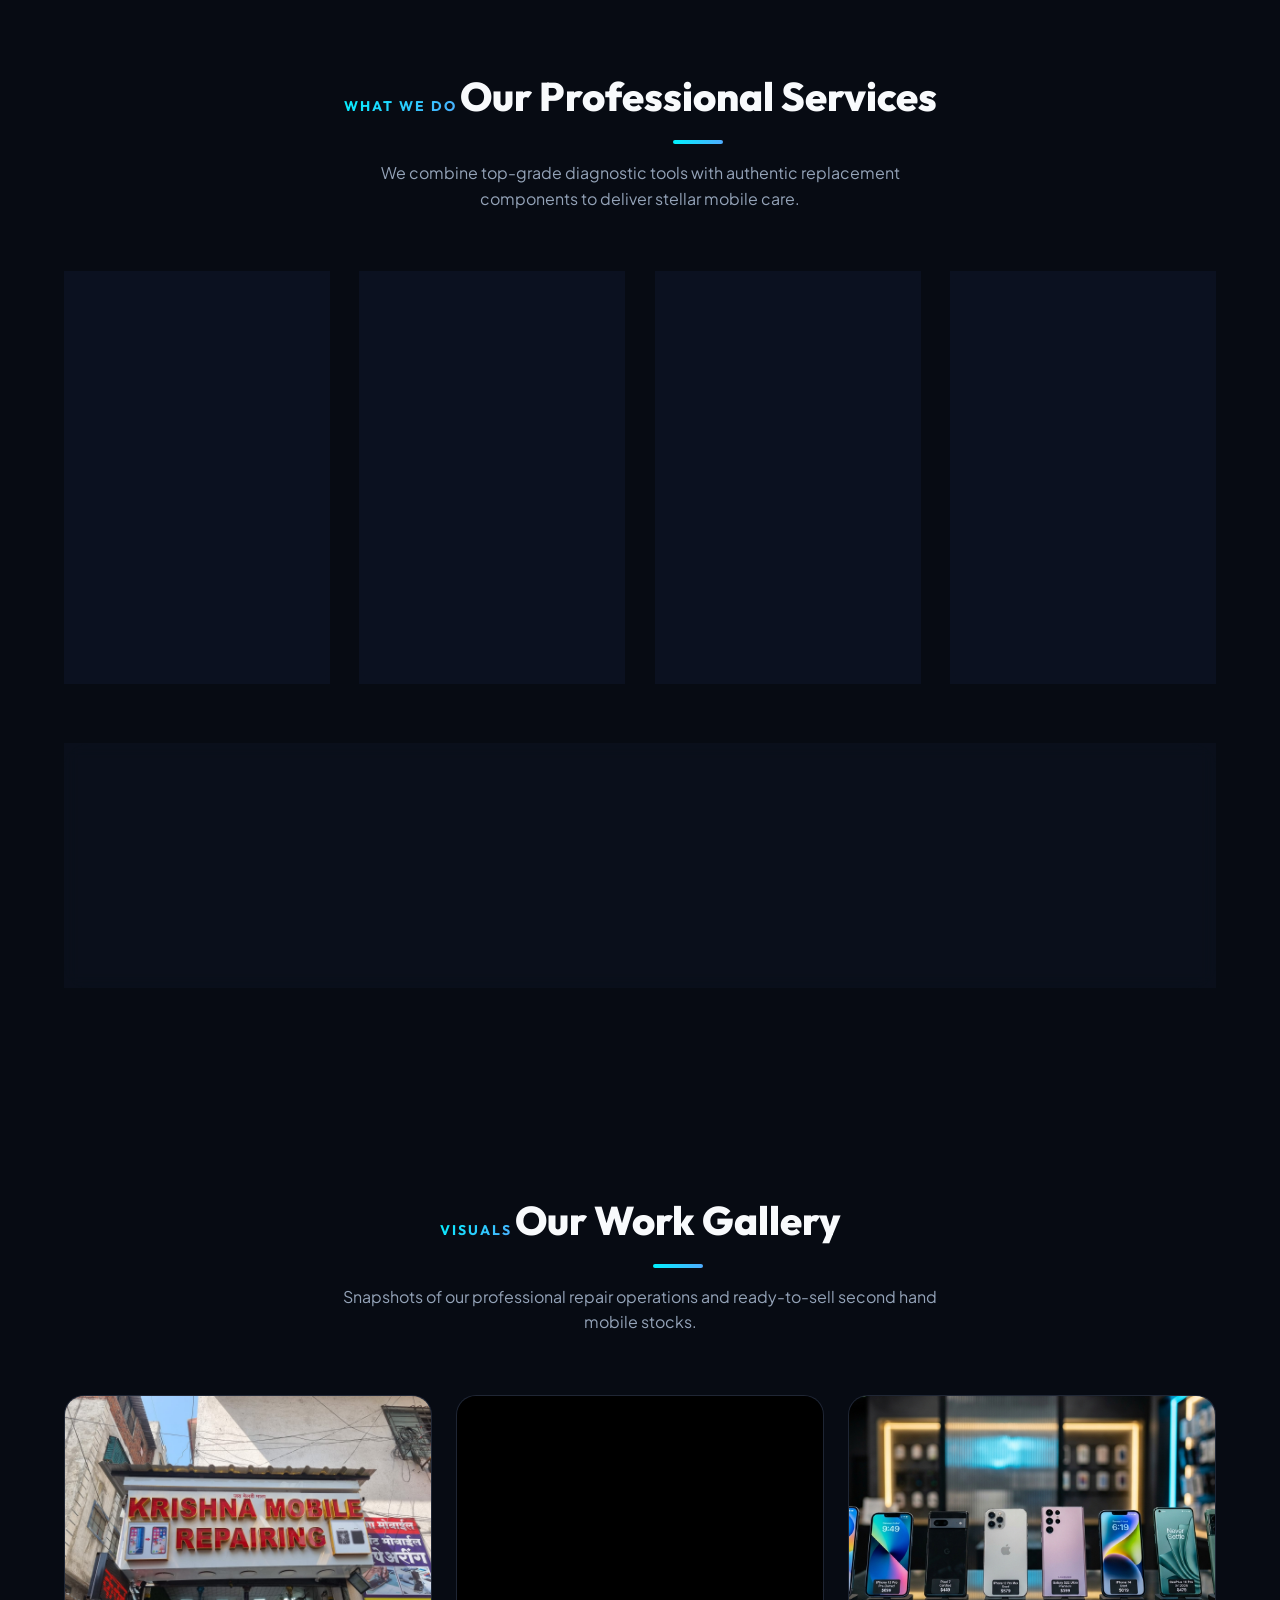
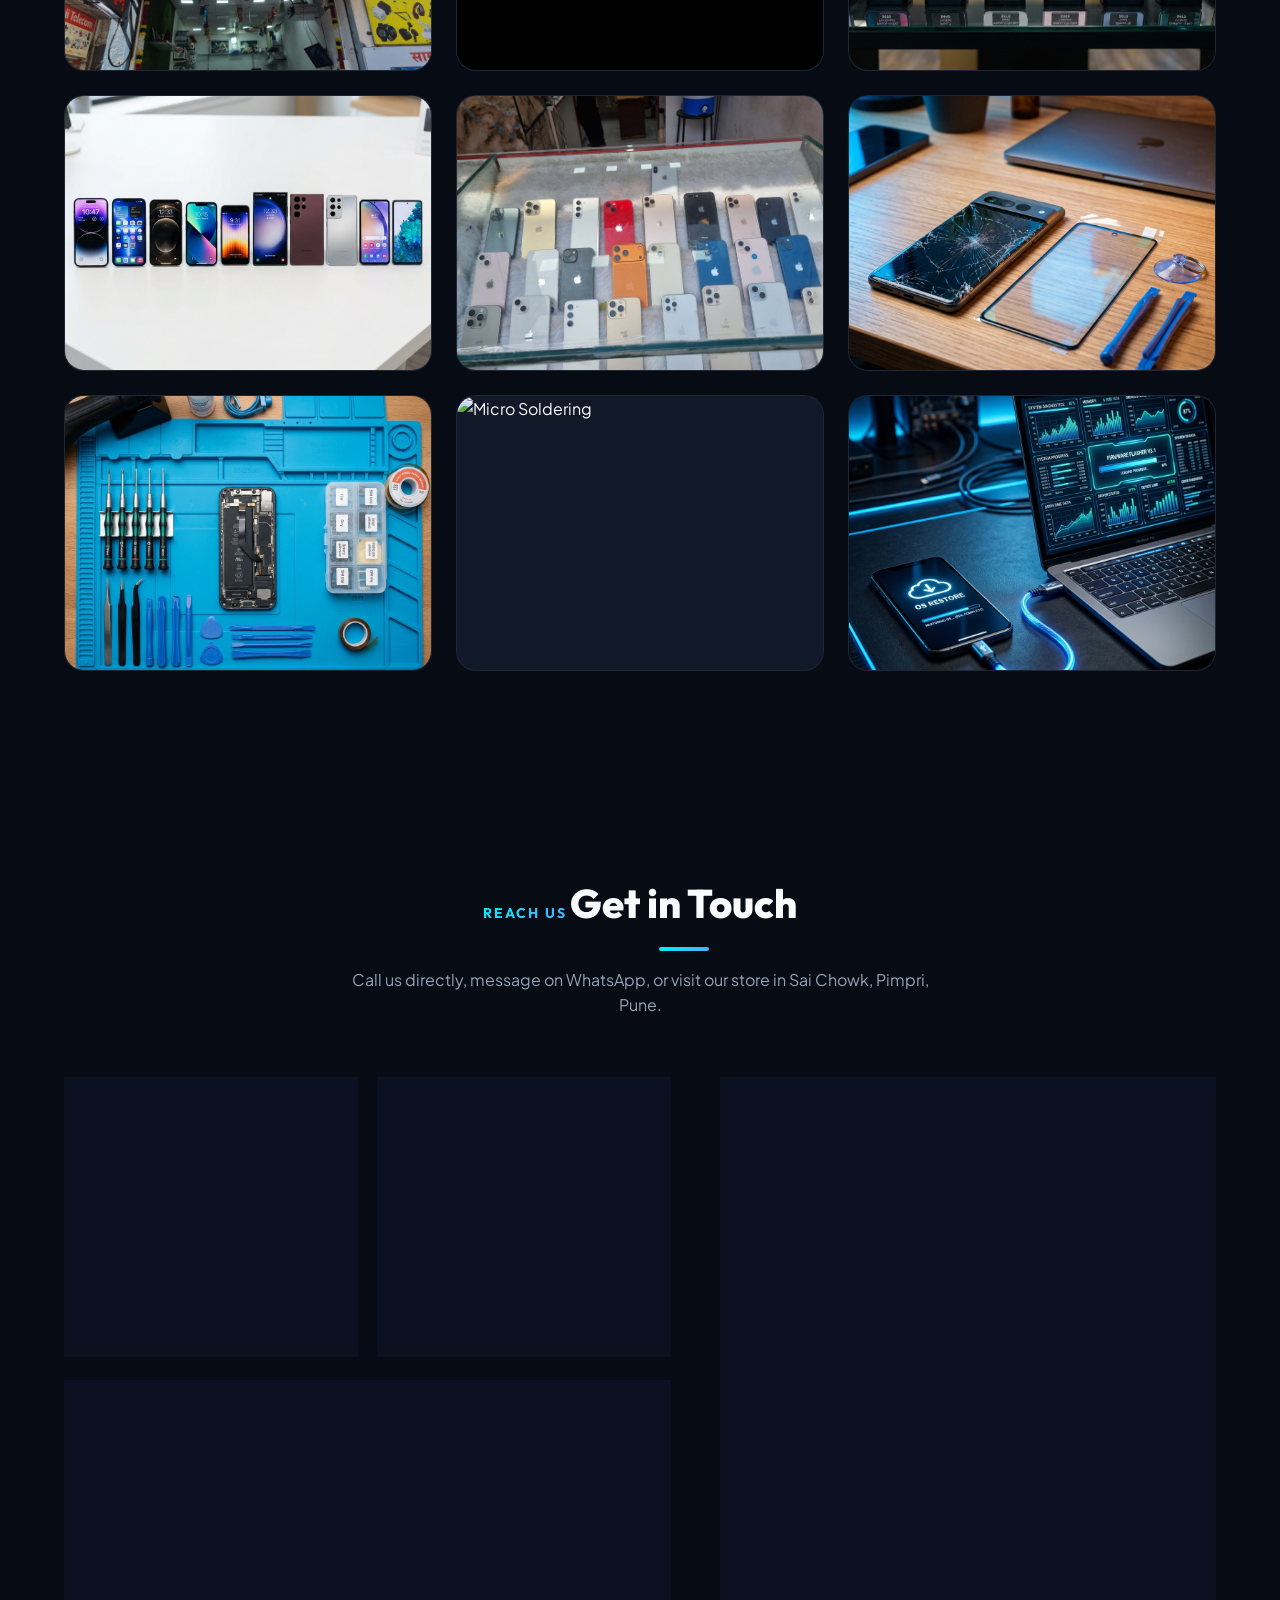
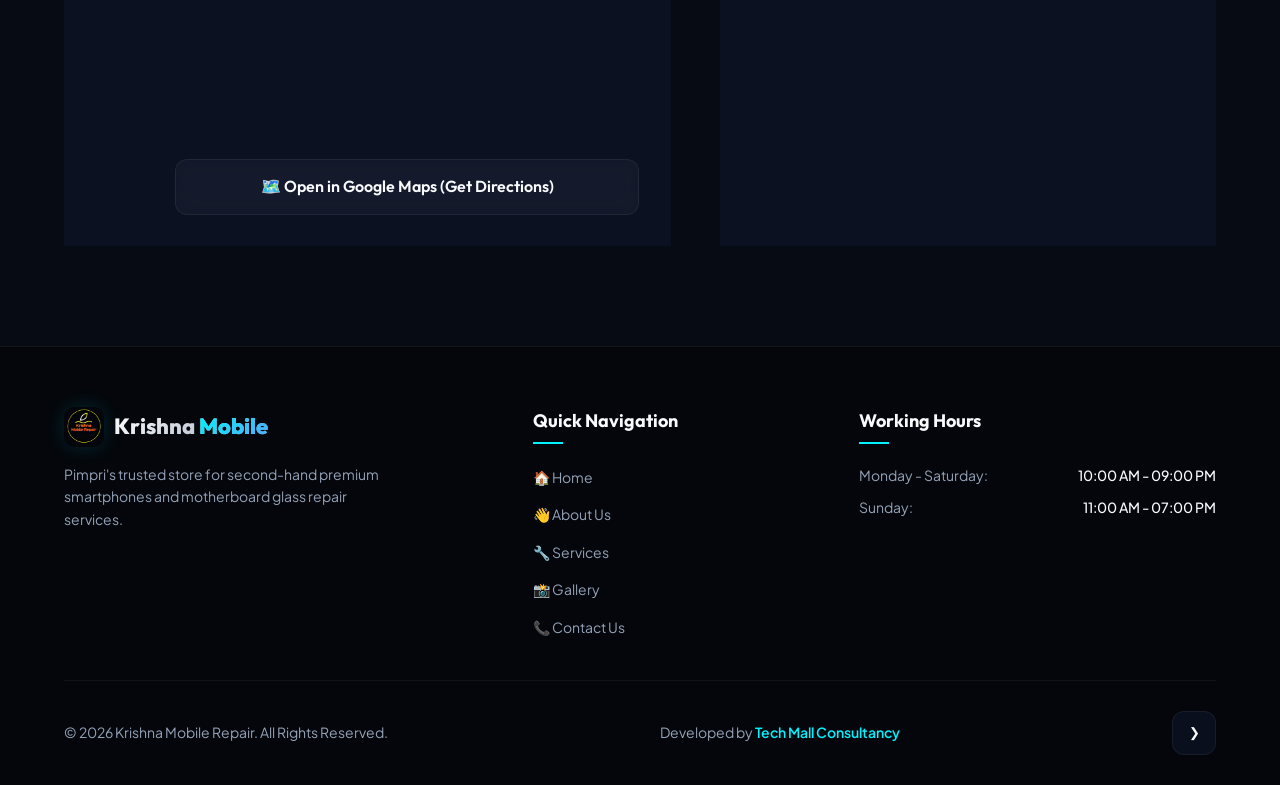
==== commit 8463e8a4: "feat:update imge" ====
--- a/index.html
+++ b/index.html
@@ -407,8 +407,8 @@
         </div>
 
         <!-- Item 8 - Micro Soldering (Extra 1) -->
-        <div class="gallery-item" data-src="./images../micro_soldering.png">
-          <img class="gallery-img" src="images/micro_soldering.png" alt="Micro Soldering" loading="lazy">
+        <div class="gallery-item" data-src="images/micro soldering.png">
+          <img class="gallery-img" src="images/micro soldering.png" alt="Micro Soldering" loading="lazy">
           <div class="gallery-overlay">
             <div class="gallery-overlay-icon">🔍</div>
             <h4>Micro Soldering</h4>
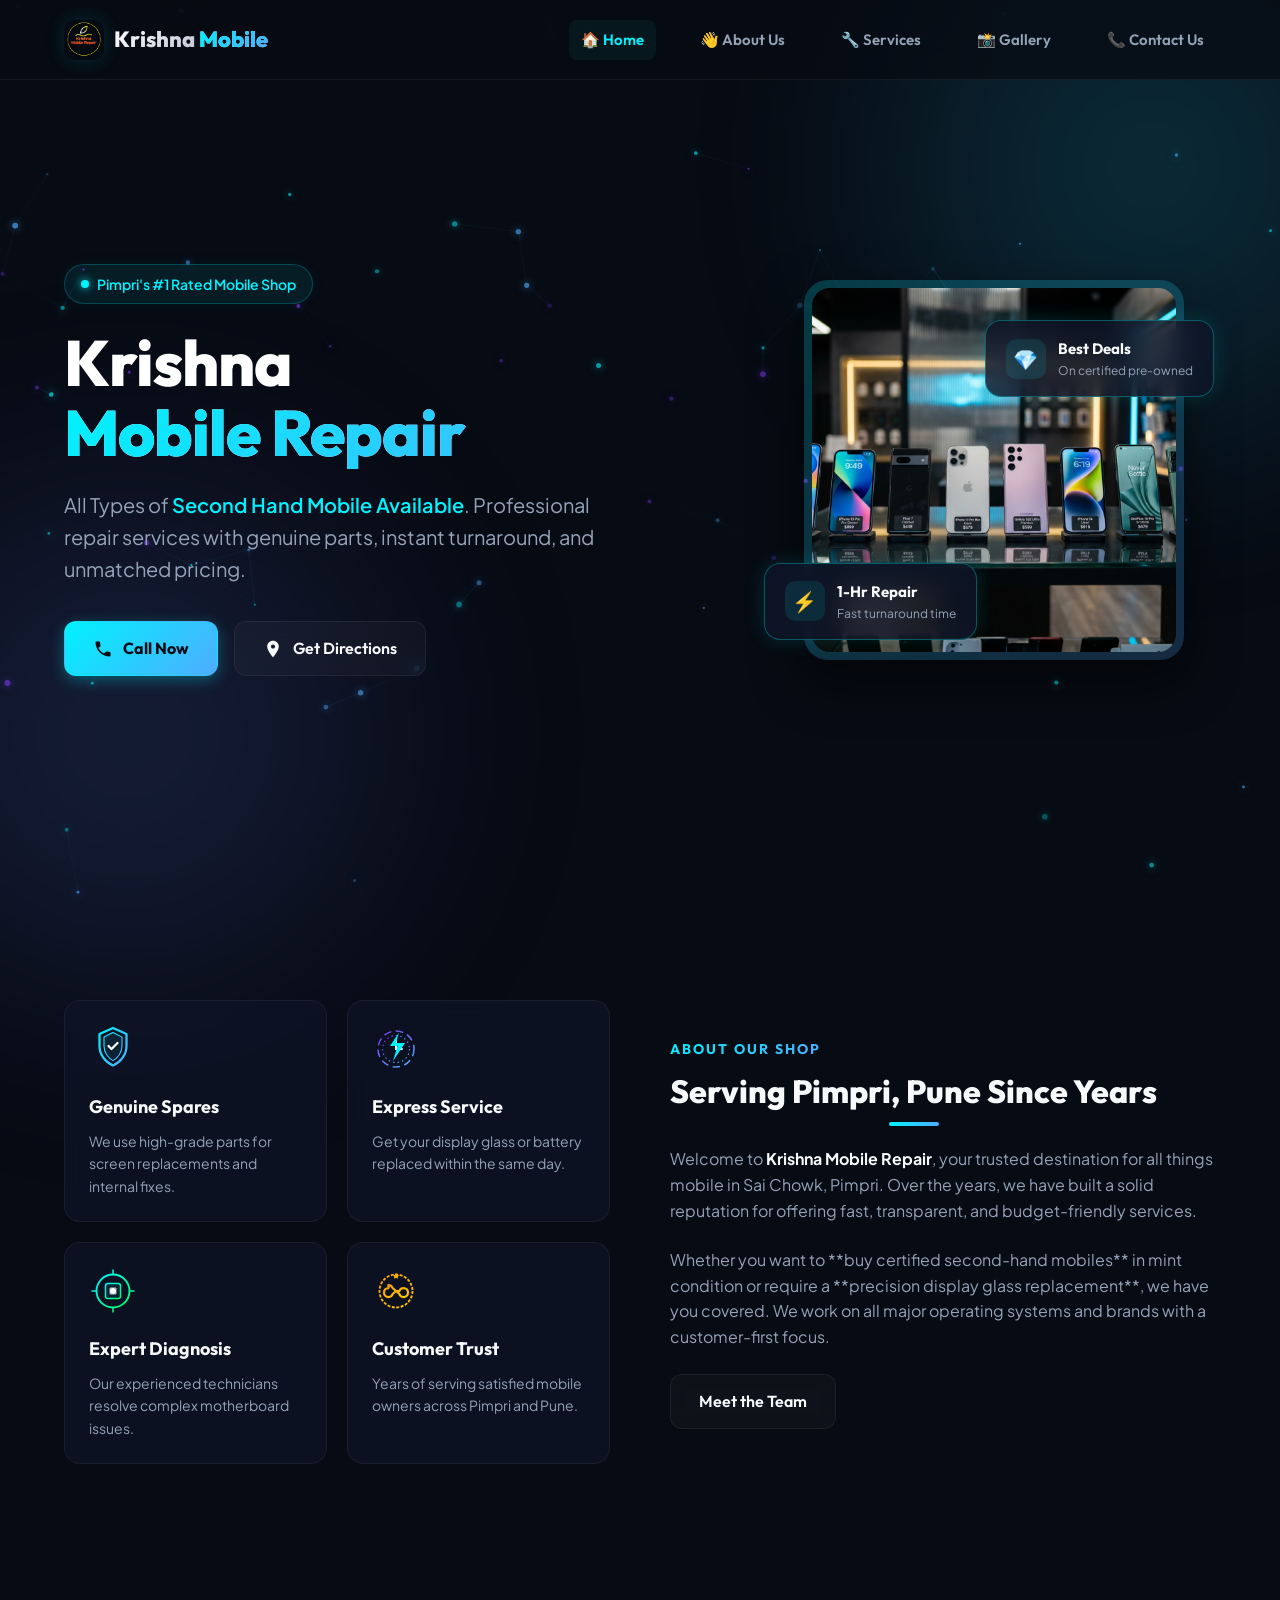
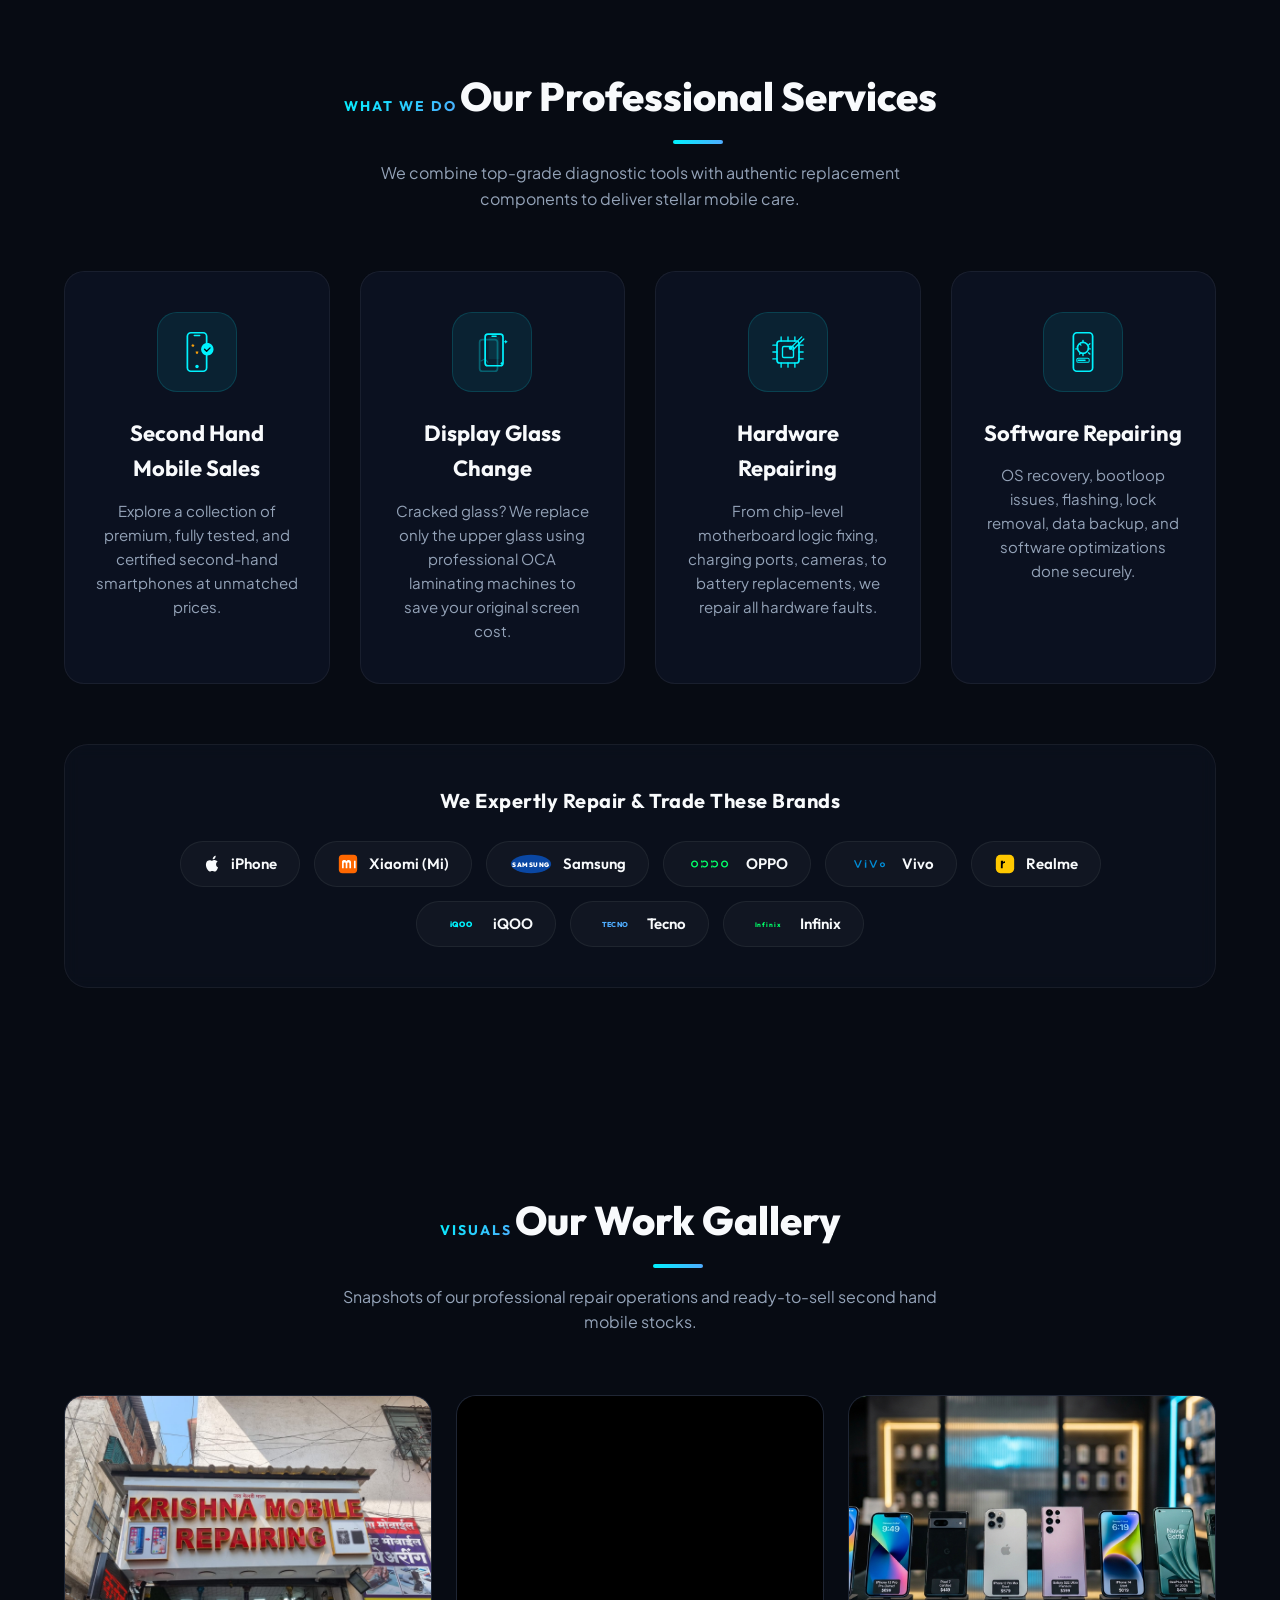
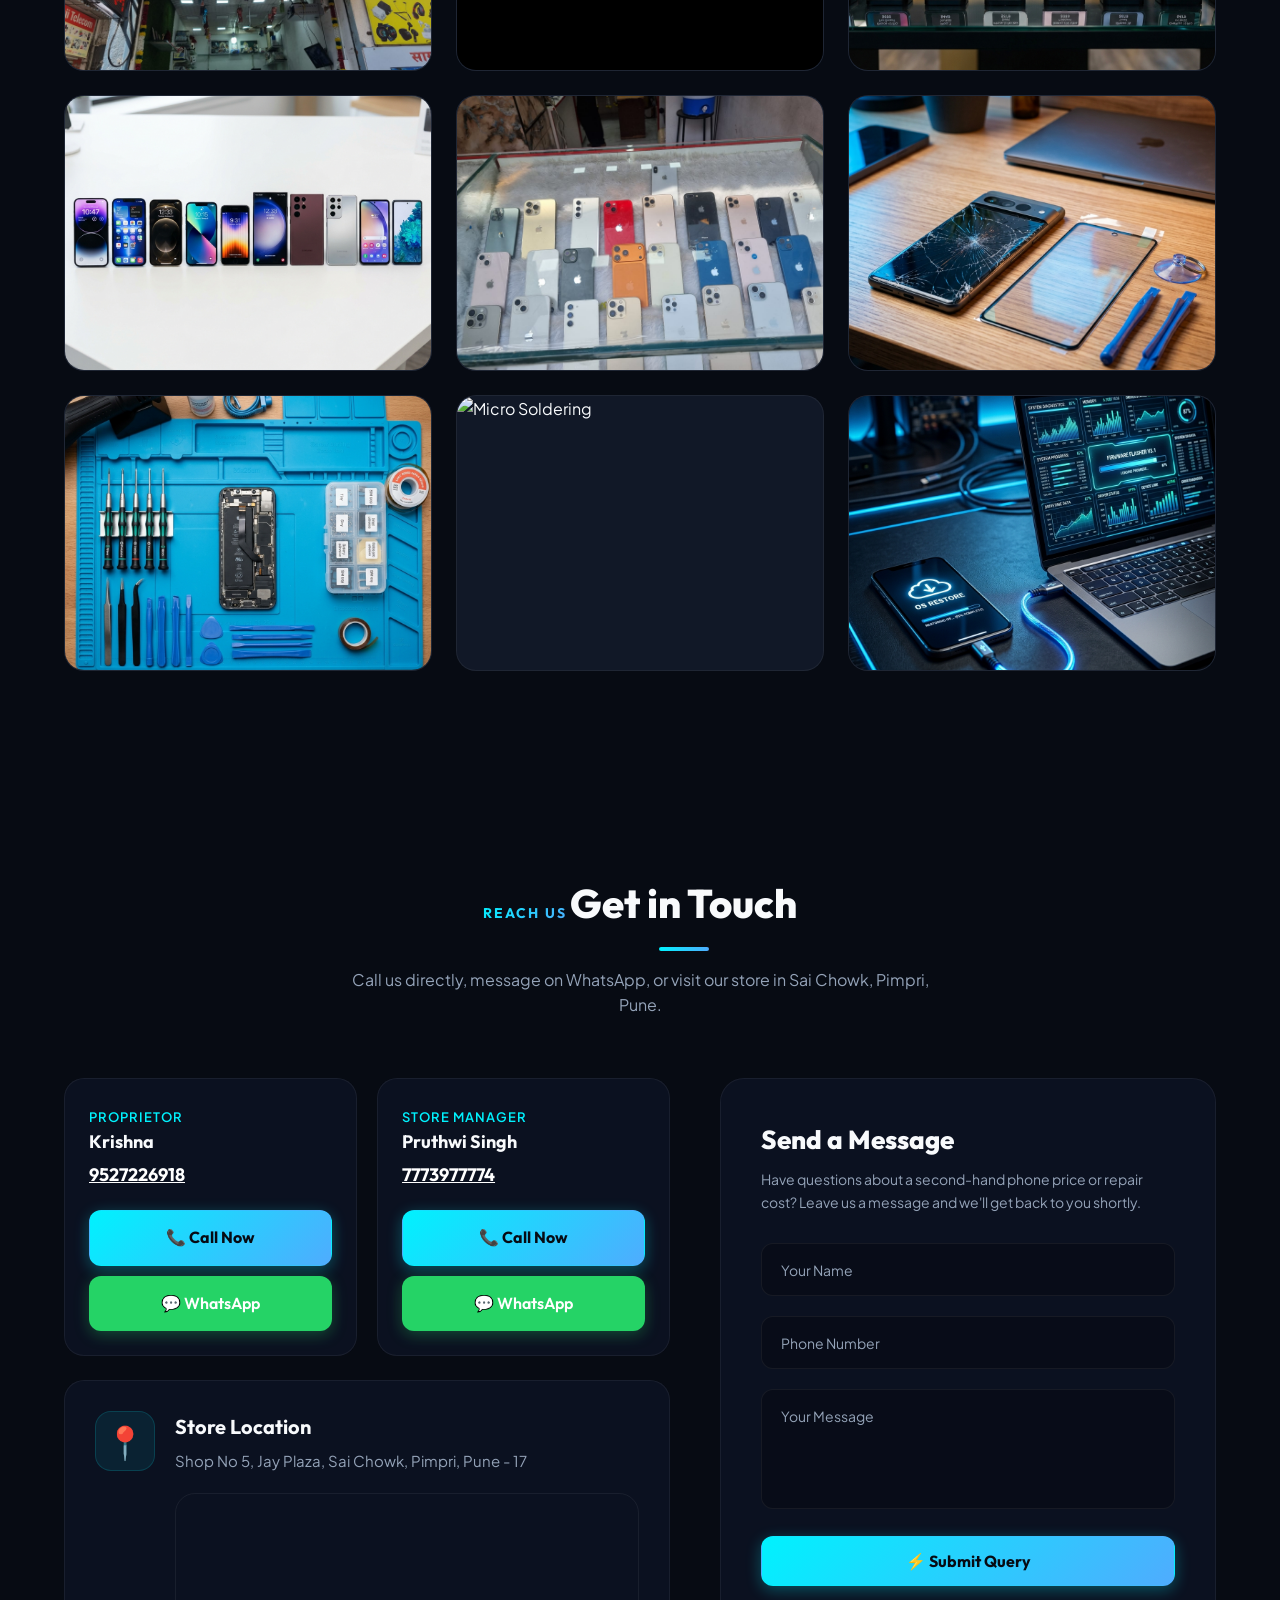
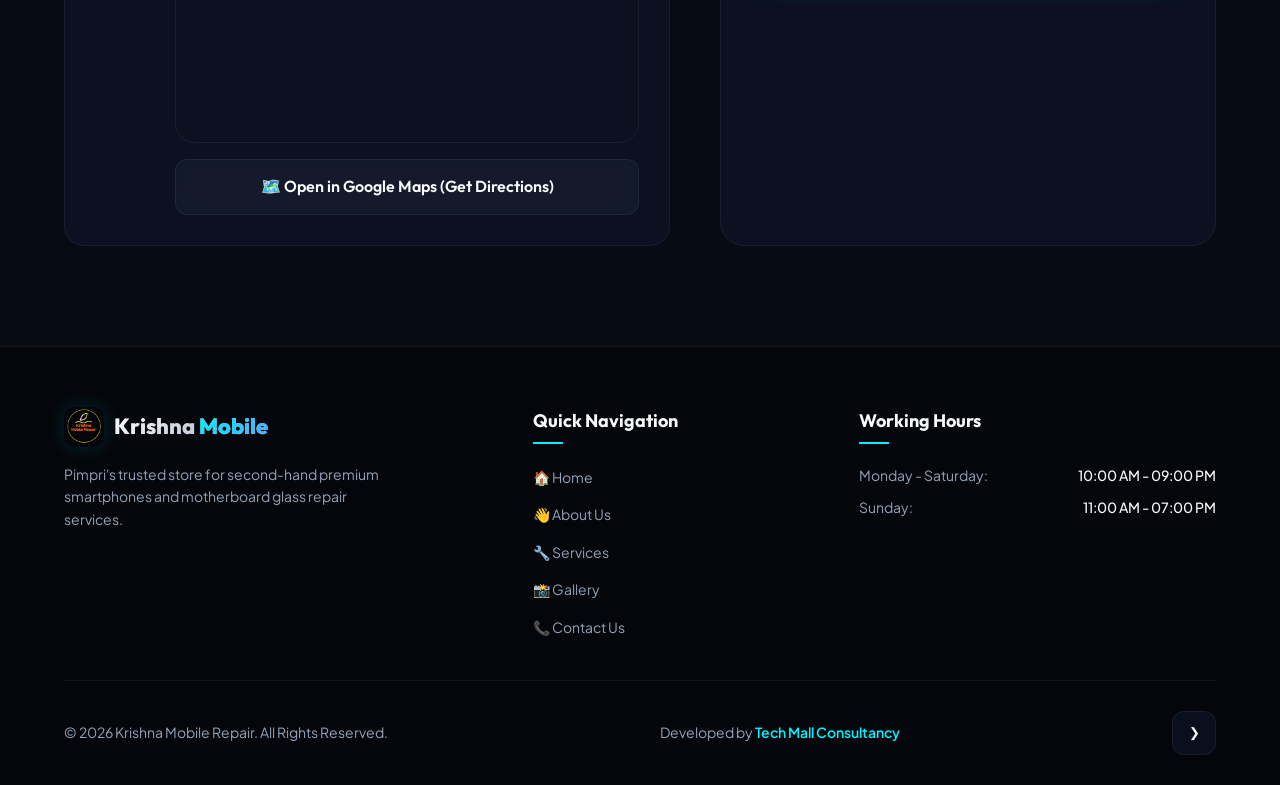
==== commit db26abf5: "feat:update imges" ====
--- a/index.html
+++ b/index.html
@@ -407,7 +407,7 @@
         </div>
 
         <!-- Item 8 - Micro Soldering (Extra 1) -->
-        <div class="gallery-item" data-src="images/micro soldering.png">
+        <div class="gallery-item" data-src="./images/micro soldering.png">
           <img class="gallery-img" src="images/micro soldering.png" alt="Micro Soldering" loading="lazy">
           <div class="gallery-overlay">
             <div class="gallery-overlay-icon">🔍</div>
